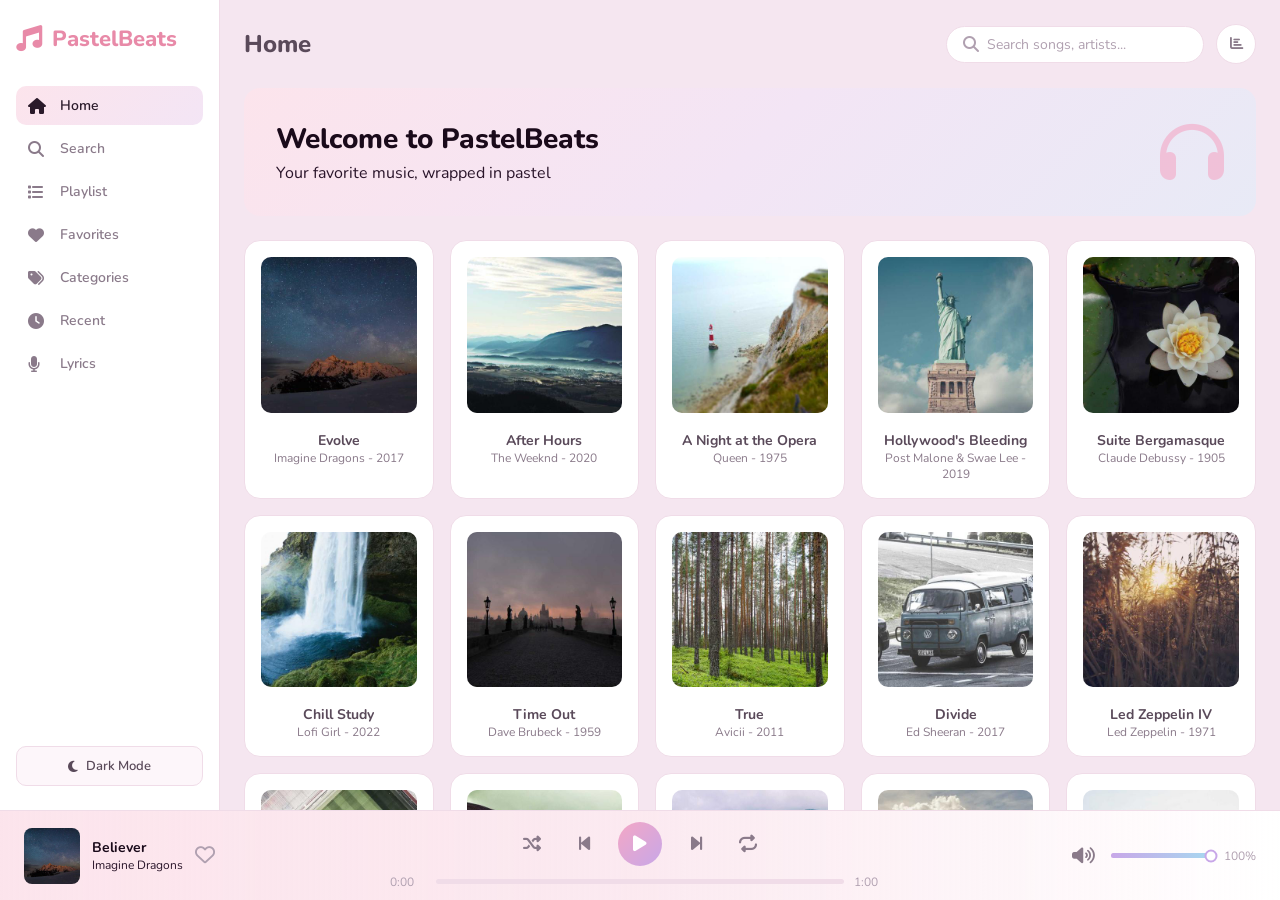
==== index.html @ c784a1cb "first commit" ====
<!DOCTYPE html>
<html lang="en">
<head>
  <meta charset="UTF-8">
  <meta name="viewport" content="width=device-width, initial-scale=1.0">
  <title>Pastel Music Player</title>
  <link rel="stylesheet" href="style.css">
  <link rel="stylesheet" href="https://cdnjs.cloudflare.com/ajax/libs/font-awesome/6.5.0/css/all.min.css">
</head>
<body>
  <div class="app-container">
    <aside class="sidebar">
      <div class="logo">
        <i class="fas fa-music"></i>
        <span>PastelBeats</span>
      </div>
      <nav class="nav-menu">
        <a href="#" class="nav-item active" data-section="home"><i class="fas fa-home"></i> Home</a>
        <a href="#" class="nav-item" data-section="search"><i class="fas fa-search"></i> Search</a>
        <a href="#" class="nav-item" data-section="playlist"><i class="fas fa-list"></i> Playlist</a>
        <a href="#" class="nav-item" data-section="favorites"><i class="fas fa-heart"></i> Favorites</a>
        <a href="#" class="nav-item" data-section="categories"><i class="fas fa-tags"></i> Categories</a>
        <a href="#" class="nav-item" data-section="recently-played"><i class="fas fa-clock"></i> Recent</a>
        <a href="#" class="nav-item" data-section="lyrics"><i class="fas fa-microphone"></i> Lyrics</a>
      </nav>
      <div class="theme-switcher">
        <button id="themeToggle"><i class="fas fa-moon"></i> <span>Dark Mode</span></button>
      </div>
    </aside>

    <main class="main-content">
      <header class="top-bar">
        <h1 id="sectionTitle">Home</h1>
        <div class="header-actions">
          <div class="search-input-wrapper">
            <i class="fas fa-search"></i>
            <input type="text" id="searchInput" placeholder="Search songs, artists...">
          </div>
          <button id="equalizerToggle" class="eq-btn"><i class="fas fa-chart-bar"></i></button>
        </div>
      </header>

      <section id="homeSection" class="section active">
        <div class="hero-card">
          <div class="hero-content">
            <h2>Welcome to PastelBeats</h2>
            <p>Your favorite music, wrapped in pastel</p>
          </div>
          <div class="hero-art">
            <i class="fas fa-headphones"></i>
          </div>
        </div>
        <div class="album-grid" id="albumGrid"></div>
      </section>

      <section id="searchSection" class="section">
        <div class="search-results" id="searchResults">
          <p class="hint">Type to search songs, artists, or albums...</p>
        </div>
      </section>

      <section id="playlistSection" class="section">
        <div class="playlist-container" id="playlistContainer"></div>
      </section>

      <section id="favoritesSection" class="section">
        <div class="favorites-container" id="favoritesContainer">
          <p class="empty-state"><i class="fas fa-heart"></i> No favorites yet. Click the heart icon to add songs!</p>
        </div>
      </section>

      <section id="categoriesSection" class="section">
        <div class="category-grid" id="categoryGrid"></div>
      </section>

      <section id="recentlyPlayedSection" class="section">
        <div class="recently-played-container" id="recentlyPlayedContainer">
          <p class="empty-state"><i class="fas fa-clock"></i> No recently played songs.</p>
        </div>
      </section>

      <section id="lyricsSection" class="section">
        <div class="lyrics-container" id="lyricsContainer">
          <div class="lyrics-header">
            <div class="lyrics-song-info">
              <img id="lyricsCover" src="" alt="">
              <div>
                <h3 id="lyricsSongTitle">Select a song</h3>
                <p id="lyricsArtistName"></p>
              </div>
            </div>
            <button id="toggleLyricsBtn" class="btn-sm"><i class="fas fa-eye-slash"></i> Hide</button>
          </div>
          <div class="lyrics-body" id="lyricsBody">
            <p class="hint">Play a song to see its lyrics here...</p>
          </div>
        </div>
      </section>
    </main>

    <div class="equalizer-bar" id="equalizerBar">
      <div class="eq-bar" style="--delay:0s"></div>
      <div class="eq-bar" style="--delay:0.1s"></div>
      <div class="eq-bar" style="--delay:0.2s"></div>
      <div class="eq-bar" style="--delay:0.3s"></div>
      <div class="eq-bar" style="--delay:0.4s"></div>
      <div class="eq-bar" style="--delay:0.5s"></div>
      <div class="eq-bar" style="--delay:0.6s"></div>
      <div class="eq-bar" style="--delay:0.15s"></div>
      <div class="eq-bar" style="--delay:0.35s"></div>
      <div class="eq-bar" style="--delay:0.25s"></div>
    </div>
  </div>

  <footer class="player-bar">
    <div class="now-playing-info">
      <img id="currentCover" src="" alt="cover">
      <div class="track-info">
        <p id="currentTitle">Select a song</p>
        <p id="currentArtist">Pick from your playlist</p>
      </div>
      <button class="fav-btn" id="favBtn"><i class="far fa-heart"></i></button>
    </div>

    <div class="player-controls">
      <div class="controls-top">
        <button id="shuffleBtn" title="Shuffle"><i class="fas fa-random"></i></button>
        <button id="prevBtn" title="Previous"><i class="fas fa-step-backward"></i></button>
        <button id="playBtn" title="Play/Pause"><i class="fas fa-play"></i></button>
        <button id="nextBtn" title="Next"><i class="fas fa-step-forward"></i></button>
        <button id="repeatBtn" title="Repeat"><i class="fas fa-repeat"></i></button>
      </div>
      <div class="progress-container">
        <span id="currentTime">0:00</span>
        <div class="progress-bar" id="progressBar">
          <div class="progress-fill" id="progressFill"></div>
          <div class="progress-thumb" id="progressThumb"></div>
        </div>
        <span id="totalDuration">0:00</span>
      </div>
    </div>

    <div class="volume-controls">
      <button id="muteBtn" title="Mute/Unmute"><i class="fas fa-volume-up"></i></button>
      <div class="volume-slider">
        <div class="volume-fill" id="volumeFill"></div>
        <div class="volume-thumb" id="volumeThumb"></div>
      </div>
      <span id="volumePercent">100%</span>
    </div>
  </footer>

  <div class="toast-container" id="toastContainer"></div>

  <div class="loading-overlay" id="loadingOverlay">
    <div class="spinner"></div>
  </div>

  <script src="script.js"></script>
</body>
</html>
---- style.css ----
@import url('https://fonts.googleapis.com/css2?family=Nunito:wght@300;400;600;700;800&display=swap');

:root {
  --bg: #faf0f5;
  --bg2: #f5e6f0;
  --surface: #ffffff;
  --surface2: #fdf6fa;
  --primary: #f4a7c5;
  --primary-dark: #e88aa8;
  --secondary: #c8a7e8;
  --accent: #a7d8f0;
  --accent2: #b8e8c8;
  --text: #5a4a5a;
  --text2: #8a7a8a;
  --text3: #b0a0b0;
  --shadow: rgba(200, 150, 200, 0.15);
  --shadow-strong: rgba(200, 150, 200, 0.25);
  --player-bg: #fff5fa;
  --border: #f0dce8;
  --gradient1: #fce4ec;
  --gradient2: #f3e5f5;
  --gradient3: #e8eaf6;
  --danger: #f4a7a7;
  --success: #a7e8c8;
  --toast-bg: #5a4a5a;
  --radius: 16px;
  --radius-sm: 10px;
  --transition: 0.3s cubic-bezier(0.4, 0, 0.2, 1);
}

[data-theme="dark"] {
  --bg: #2a2030;
  --bg2: #352840;
  --surface: #3d3048;
  --surface2: #453850;
  --primary: #e88aa8;
  --primary-dark: #d47090;
  --secondary: #b888d8;
  --accent: #78b8d8;
  --accent2: #78c8a0;
  --text: #e8d8f0;
  --text2: #c0b0c8;
  --text3: #908098;
  --shadow: rgba(0, 0, 0, 0.2);
  --shadow-strong: rgba(0, 0, 0, 0.35);
  --player-bg: #352840;
  --border: #504060;
  --toast-bg: #e8d8f0;
}

* { margin: 0; padding: 0; box-sizing: border-box; }

body {
  font-family: 'Nunito', sans-serif;
  background: var(--bg);
  color: var(--text);
  overflow: hidden;
  height: 100vh;
  transition: background var(--transition), color var(--transition);
}

::-webkit-scrollbar { width: 6px; }
::-webkit-scrollbar-track { background: transparent; }
::-webkit-scrollbar-thumb { background: var(--text3); border-radius: 3px; }

.app-container {
  display: grid;
  grid-template-columns: 220px 1fr;
  height: calc(100vh - 90px);
  position: relative;
}

.sidebar {
  background: var(--surface);
  padding: 24px 16px;
  display: flex;
  flex-direction: column;
  border-right: 1px solid var(--border);
  transition: background var(--transition), border var(--transition);
  overflow-y: auto;
}

.logo {
  display: flex;
  align-items: center;
  gap: 10px;
  font-size: 22px;
  font-weight: 800;
  color: var(--primary-dark);
  margin-bottom: 32px;
}
.logo i { font-size: 26px; }

.nav-menu { display: flex; flex-direction: column; gap: 4px; flex: 1; }

.nav-item {
  display: flex;
  align-items: center;
  gap: 12px;
  padding: 10px 12px;
  border-radius: var(--radius-sm);
  text-decoration: none;
  color: var(--text2);
  font-weight: 600;
  font-size: 14px;
  transition: all var(--transition);
}
.nav-item i { width: 20px; font-size: 16px; }

.nav-item:hover {
  background: var(--surface2);
  color: var(--text);
}
.nav-item.active {
  background: linear-gradient(135deg, var(--gradient1), var(--gradient2));
  color: #2a1a2a;
}

.theme-switcher { margin-top: auto; padding-top: 16px; }
.theme-switcher button {
  width: 100%;
  padding: 10px;
  border: 1px solid var(--border);
  border-radius: var(--radius-sm);
  background: var(--surface2);
  color: var(--text);
  cursor: pointer;
  display: flex;
  align-items: center;
  justify-content: center;
  gap: 8px;
  font-family: inherit;
  font-weight: 600;
  font-size: 13px;
  transition: all var(--transition);
}
.theme-switcher button:hover {
  background: var(--border);
}

.main-content {
  padding: 24px;
  overflow-y: auto;
  background: var(--bg2);
  transition: background var(--transition);
}

.top-bar {
  display: flex;
  justify-content: space-between;
  align-items: center;
  margin-bottom: 24px;
}
.top-bar h1 { font-size: 24px; font-weight: 800; color: var(--text); }

.header-actions { display: flex; align-items: center; gap: 12px; }

.search-input-wrapper {
  display: flex;
  align-items: center;
  gap: 8px;
  background: var(--surface);
  padding: 8px 16px;
  border-radius: 24px;
  border: 1px solid var(--border);
  transition: all var(--transition);
}
.search-input-wrapper:focus-within {
  border-color: var(--primary);
  box-shadow: 0 0 0 3px rgba(244, 167, 197, 0.2);
}
.search-input-wrapper i { color: var(--text3); }
.search-input-wrapper input {
  border: none;
  background: transparent;
  outline: none;
  font-family: inherit;
  font-size: 14px;
  color: var(--text);
  width: 200px;
}
.search-input-wrapper input::placeholder { color: var(--text3); }

.eq-btn {
  width: 40px; height: 40px;
  border-radius: 50%;
  border: 1px solid var(--border);
  background: var(--surface);
  color: var(--text2);
  cursor: pointer;
  display: flex;
  align-items: center;
  justify-content: center;
  transition: all var(--transition);
}
.eq-btn:hover { background: var(--primary); color: white; border-color: var(--primary); }
.eq-btn.active { background: var(--primary); color: white; border-color: var(--primary); }

.section { display: none; }
.section.active { display: block; animation: fadeIn 0.3s ease; }

@keyframes fadeIn {
  from { opacity: 0; transform: translateY(10px); }
  to { opacity: 1; transform: translateY(0); }
}

.hero-card {
  background: linear-gradient(135deg, var(--gradient1), var(--gradient2), var(--gradient3));
  border-radius: var(--radius);
  padding: 32px;
  display: flex;
  justify-content: space-between;
  align-items: center;
  margin-bottom: 24px;
}
.hero-content h2 { font-size: 28px; font-weight: 800; color: #1a0a1a; margin-bottom: 4px; }
.hero-content p { color: #2a152a; font-size: 16px; }
.hero-art i { font-size: 64px; color: var(--primary); opacity: 0.6; }

.album-grid {
  display: grid;
  grid-template-columns: repeat(auto-fill, minmax(160px, 1fr));
  gap: 16px;
}

.album-card {
  background: var(--surface);
  border-radius: var(--radius);
  padding: 16px;
  cursor: pointer;
  transition: all var(--transition);
  border: 1px solid var(--border);
  text-align: center;
}
.album-card:hover {
  transform: translateY(-4px);
  box-shadow: 0 8px 24px var(--shadow-strong);
}
.album-card img {
  width: 100%;
  aspect-ratio: 1;
  object-fit: cover;
  border-radius: var(--radius-sm);
  margin-bottom: 12px;
  background: var(--gradient1);
}
.album-card h4 { font-size: 14px; font-weight: 700; color: var(--text); }
.album-card p { font-size: 12px; color: var(--text2); }

.hint { color: var(--text3); text-align: center; padding: 40px; font-size: 15px; }
.hint i { display: block; font-size: 40px; margin-bottom: 12px; }

.empty-state {
  text-align: center;
  padding: 60px 20px;
  color: var(--text3);
  font-size: 15px;
}
.empty-state i { font-size: 48px; margin-bottom: 16px; display: block; }

.playlist-container { display: flex; flex-direction: column; gap: 4px; }

.song-item {
  display: grid;
  grid-template-columns: 40px 40px 2fr 1fr 1fr 60px 30px;
  align-items: center;
  gap: 12px;
  padding: 10px 16px;
  border-radius: var(--radius-sm);
  cursor: pointer;
  transition: all var(--transition);
  font-size: 14px;
}
.song-item:hover { background: var(--surface); }
.song-item.active {
  background: linear-gradient(135deg, var(--gradient1), var(--gradient2));
  color: #2a1a2a;
}
.song-item.active .title { color: #2a1a2a; }
.song-item.active .artist { color: #3a2a3a; }
.song-item .num { color: var(--text3); font-weight: 600; text-align: center; }
.song-item img {
  width: 40px; height: 40px;
  border-radius: 6px;
  object-fit: cover;
  background: var(--gradient1);
}
.song-item .title { font-weight: 700; color: var(--text); }
.song-item .artist { color: var(--text2); font-size: 13px; }
.song-item .duration { color: var(--text3); font-size: 13px; text-align: right; }
.song-item .cat-badge {
  font-size: 11px;
  padding: 2px 8px;
  border-radius: 10px;
  background: var(--gradient1);
  color: var(--primary-dark);
  font-weight: 600;
  text-align: center;
}
.song-item .fav-btn-sm {
  background: none; border: none;
  cursor: pointer; color: var(--text3);
  font-size: 14px; transition: all var(--transition);
}
.song-item .fav-btn-sm:hover,
.song-item .fav-btn-sm.active { color: var(--danger); }

.category-grid {
  display: grid;
  grid-template-columns: repeat(auto-fill, minmax(140px, 1fr));
  gap: 12px;
}

.category-card {
  background: var(--surface);
  border-radius: var(--radius);
  padding: 20px;
  text-align: center;
  cursor: pointer;
  transition: all var(--transition);
  border: 1px solid var(--border);
}
.category-card:hover {
  transform: translateY(-4px);
  box-shadow: 0 8px 24px var(--shadow-strong);
}
.category-card.active {
  border-color: var(--primary);
  box-shadow: 0 0 0 3px rgba(244, 167, 197, 0.3);
}
.category-card i {
  font-size: 32px;
  margin-bottom: 8px;
  display: block;
}
.category-card h4 { font-size: 14px; font-weight: 700; color: var(--text); }
.category-card p { font-size: 12px; color: var(--text2); }

.recent-item {
  display: flex;
  align-items: center;
  gap: 16px;
  padding: 12px 16px;
  border-radius: var(--radius-sm);
  cursor: pointer;
  transition: all var(--transition);
}
.recent-item:hover { background: var(--surface); }
.recent-item img {
  width: 48px; height: 48px;
  border-radius: 8px;
  object-fit: cover;
  background: var(--gradient1);
}
.recent-item .info { flex: 1; }
.recent-item .info h4 { font-size: 14px; color: var(--text); }
.recent-item .info p { font-size: 12px; color: var(--text2); }
.recent-item .time { font-size: 12px; color: var(--text3); }
.recent-item .continue-btn {
  padding: 6px 14px;
  border-radius: 20px;
  border: 1px solid var(--primary);
  background: transparent;
  color: var(--primary-dark);
  font-family: inherit;
  font-weight: 600;
  font-size: 12px;
  cursor: pointer;
  transition: all var(--transition);
}
.recent-item .continue-btn:hover { background: var(--primary); color: white; }

.lyrics-container { background: var(--surface); border-radius: var(--radius); padding: 24px; border: 1px solid var(--border); }
.lyrics-header { display: flex; justify-content: space-between; align-items: center; margin-bottom: 20px; }
.lyrics-song-info { display: flex; align-items: center; gap: 12px; }
.lyrics-song-info img { width: 56px; height: 56px; border-radius: 8px; object-fit: cover; background: var(--gradient1); }
.lyrics-song-info h3 { font-size: 16px; color: var(--text); }
.lyrics-song-info p { font-size: 13px; color: var(--text2); }
.lyrics-body { max-height: 400px; overflow-y: auto; line-height: 2; font-size: 15px; color: var(--text2); }
.lyrics-body p { padding: 2px 0; transition: all 0.2s; }
.lyrics-body .lyric-active { color: var(--primary-dark); font-weight: 700; font-size: 17px; }
.btn-sm {
  padding: 6px 14px;
  border-radius: 20px;
  border: 1px solid var(--border);
  background: var(--surface2);
  color: var(--text2);
  cursor: pointer;
  font-family: inherit;
  font-size: 13px;
  transition: all var(--transition);
}
.btn-sm:hover { background: var(--border); }

.equalizer-bar {
  position: fixed;
  bottom: 100px;
  right: 24px;
  display: none;
  gap: 3px;
  align-items: flex-end;
  height: 40px;
  z-index: 100;
}
.equalizer-bar.active { display: flex; }

.eq-bar {
  width: 4px;
  background: linear-gradient(to top, var(--primary), var(--secondary));
  border-radius: 2px;
  animation: eqAnim 0.8s ease-in-out infinite alternate;
  animation-delay: var(--delay);
  height: 100%;
}

@keyframes eqAnim {
  0% { height: 20%; }
  100% { height: 100%; }
}

.equalizer-bar.paused .eq-bar {
  animation-play-state: paused;
  height: 30%;
}

.player-bar {
  position: fixed;
  bottom: 0;
  left: 0;
  right: 0;
  height: 90px;
  background: var(--player-bg);
  border-top: 1px solid var(--border);
  display: grid;
  grid-template-columns: 1fr 2fr 1fr;
  align-items: center;
  padding: 0 24px;
  z-index: 1000;
  transition: background var(--transition), border var(--transition);
}

.now-playing-info { display: flex; align-items: center; gap: 12px; }
.now-playing-info img {
  width: 56px; height: 56px;
  border-radius: 8px;
  object-fit: cover;
  background: var(--gradient1);
}
.track-info p:first-child { font-weight: 700; font-size: 14px; color: #1a0a1a; }

.track-info p:last-child { font-size: 12px; color: #2a152a; }
.fav-btn {
  background: none; border: none;
  cursor: pointer; font-size: 20px;
  color: var(--text3);
  transition: all var(--transition);
}
.fav-btn:hover { transform: scale(1.2); }
.fav-btn.active { color: var(--danger); }
.fav-btn.active i { animation: heartPop 0.3s ease; }
@keyframes heartPop {
  0% { transform: scale(1); }
  50% { transform: scale(1.4); }
  100% { transform: scale(1); }
}

.player-controls {
  display: flex; flex-direction: column;
  align-items: center; gap: 8px;
}
.controls-top { display: flex; align-items: center; gap: 16px; }
.controls-top button {
  background: none; border: none;
  cursor: pointer; font-size: 18px;
  color: var(--text2); transition: all var(--transition);
  width: 36px; height: 36px;
  display: flex; align-items: center; justify-content: center;
  border-radius: 50%;
}
.controls-top button:hover { color: var(--text); background: var(--surface2); }
.controls-top button.active { color: var(--primary-dark); }
.controls-top #playBtn {
  width: 44px; height: 44px;
  border-radius: 50%;
  background: linear-gradient(135deg, var(--primary), var(--secondary));
  color: white;
  font-size: 18px;
}
.controls-top #playBtn:hover { transform: scale(1.05); box-shadow: 0 4px 16px rgba(244, 167, 197, 0.4); }

.progress-container {
  display: flex; align-items: center;
  gap: 10px; width: 100%; max-width: 500px;
}
.progress-container span { font-size: 12px; color: var(--text3); min-width: 36px; }

.progress-bar {
  flex: 1; height: 5px;
  background: var(--border);
  border-radius: 3px;
  cursor: pointer;
  position: relative;
}
.progress-fill {
  height: 100%; width: 0%;
  background: linear-gradient(90deg, var(--primary), var(--secondary));
  border-radius: 3px;
  transition: width 0.1s linear;
}
.progress-thumb {
  position: absolute;
  top: 50%; transform: translate(-50%, -50%);
  width: 13px; height: 13px;
  background: white;
  border: 2px solid var(--primary);
  border-radius: 50%;
  left: 0%;
  opacity: 0;
  transition: opacity 0.2s;
  pointer-events: none;
}
.progress-bar:hover .progress-thumb { opacity: 1; }

.volume-controls {
  display: flex; align-items: center;
  justify-content: flex-end; gap: 10px;
}
.volume-controls button {
  background: none; border: none;
  cursor: pointer; font-size: 18px;
  color: var(--text2); transition: all var(--transition);
  width: 36px; height: 36px;
  display: flex; align-items: center; justify-content: center;
  border-radius: 50%;
}
.volume-controls button:hover { color: var(--text); background: var(--surface2); }

.volume-slider {
  width: 100px; height: 5px;
  background: var(--border);
  border-radius: 3px;
  cursor: pointer;
  position: relative;
}
.volume-fill {
  height: 100%; width: 100%;
  background: linear-gradient(90deg, var(--secondary), var(--accent));
  border-radius: 3px;
}
.volume-thumb {
  position: absolute;
  top: 50%; transform: translate(-50%, -50%);
  width: 13px; height: 13px;
  background: white;
  border: 2px solid var(--secondary);
  border-radius: 50%;
  left: 100%;
  pointer-events: none;
}
#volumePercent { font-size: 12px; color: var(--text3); min-width: 35px; text-align: right; }

.toast-container {
  position: fixed;
  top: 20px;
  right: 20px;
  z-index: 9999;
  display: flex;
  flex-direction: column;
  gap: 8px;
}
.toast {
  background: var(--toast-bg);
  color: var(--bg);
  padding: 12px 20px;
  border-radius: var(--radius-sm);
  font-size: 14px;
  font-weight: 600;
  box-shadow: 0 4px 20px rgba(0,0,0,0.15);
  animation: slideInRight 0.3s ease, fadeOut 0.3s ease 2.5s forwards;
  display: flex;
  align-items: center;
  gap: 8px;
}
[data-theme="dark"] .toast {
  background: var(--surface);
  color: var(--text);
}

@keyframes slideInRight {
  from { transform: translateX(100%); opacity: 0; }
  to { transform: translateX(0); opacity: 1; }
}
@keyframes fadeOut {
  to { opacity: 0; transform: translateX(50px); }
}

.loading-overlay {
  position: fixed;
  inset: 0;
  background: rgba(90, 74, 90, 0.3);
  backdrop-filter: blur(4px);
  display: none;
  align-items: center;
  justify-content: center;
  z-index: 9998;
}
.loading-overlay.active { display: flex; }
.spinner {
  width: 48px; height: 48px;
  border: 4px solid var(--border);
  border-top-color: var(--primary);
  border-radius: 50%;
  animation: spin 0.8s linear infinite;
}
@keyframes spin { to { transform: rotate(360deg); } }

@media (max-width: 1024px) {
  .app-container { grid-template-columns: 1fr; }
  .sidebar {
    position: fixed;
    left: -260px;
    top: 0;
    bottom: 90px;
    width: 220px;
    z-index: 500;
    transition: left var(--transition);
    box-shadow: 4px 0 20px var(--shadow-strong);
  }
  .sidebar.open { left: 0; }
  .player-bar { grid-template-columns: 1fr 2fr; }
  .volume-controls { display: none; }
}

@media (max-width: 768px) {
  .player-bar {
    grid-template-columns: 1fr;
    height: auto;
    padding: 12px 16px;
    gap: 8px;
  }
  .now-playing-info img { width: 40px; height: 40px; }
  .track-info p:first-child { font-size: 13px; }
  .track-info p:last-child { font-size: 11px; }
  .controls-top #playBtn { width: 36px; height: 36px; font-size: 14px; }
  .controls-top button { font-size: 14px; width: 30px; height: 30px; }
  .progress-container { max-width: 100%; }
  .song-item {
    grid-template-columns: 30px 36px 1fr 50px 20px;
    font-size: 12px;
  }
  .song-item .artist,
  .song-item .cat-badge { display: none; }
  .top-bar h1 { font-size: 18px; }
  .search-input-wrapper input { width: 140px; font-size: 13px; }
  .app-container { height: calc(100vh - 130px); }
  .sidebar { bottom: 130px; }
  .hero-content h2 { font-size: 20px; }
  .album-grid { grid-template-columns: repeat(auto-fill, minmax(120px, 1fr)); }
}

@media (max-width: 480px) {
  .main-content { padding: 16px; }
  .sidebar { width: 200px; left: -240px; }
  .song-item { grid-template-columns: 30px 36px 1fr 30px; padding: 8px 10px; }
  .song-item .duration { display: none; }
  .search-input-wrapper input { width: 100px; }
  .hero-card { padding: 20px; flex-direction: column; text-align: center; gap: 12px; }
  .hero-content h2 { font-size: 18px; }
  .album-grid { grid-template-columns: repeat(2, 1fr); gap: 10px; }
  .album-card { padding: 10px; }
  .album-card h4 { font-size: 12px; }
}
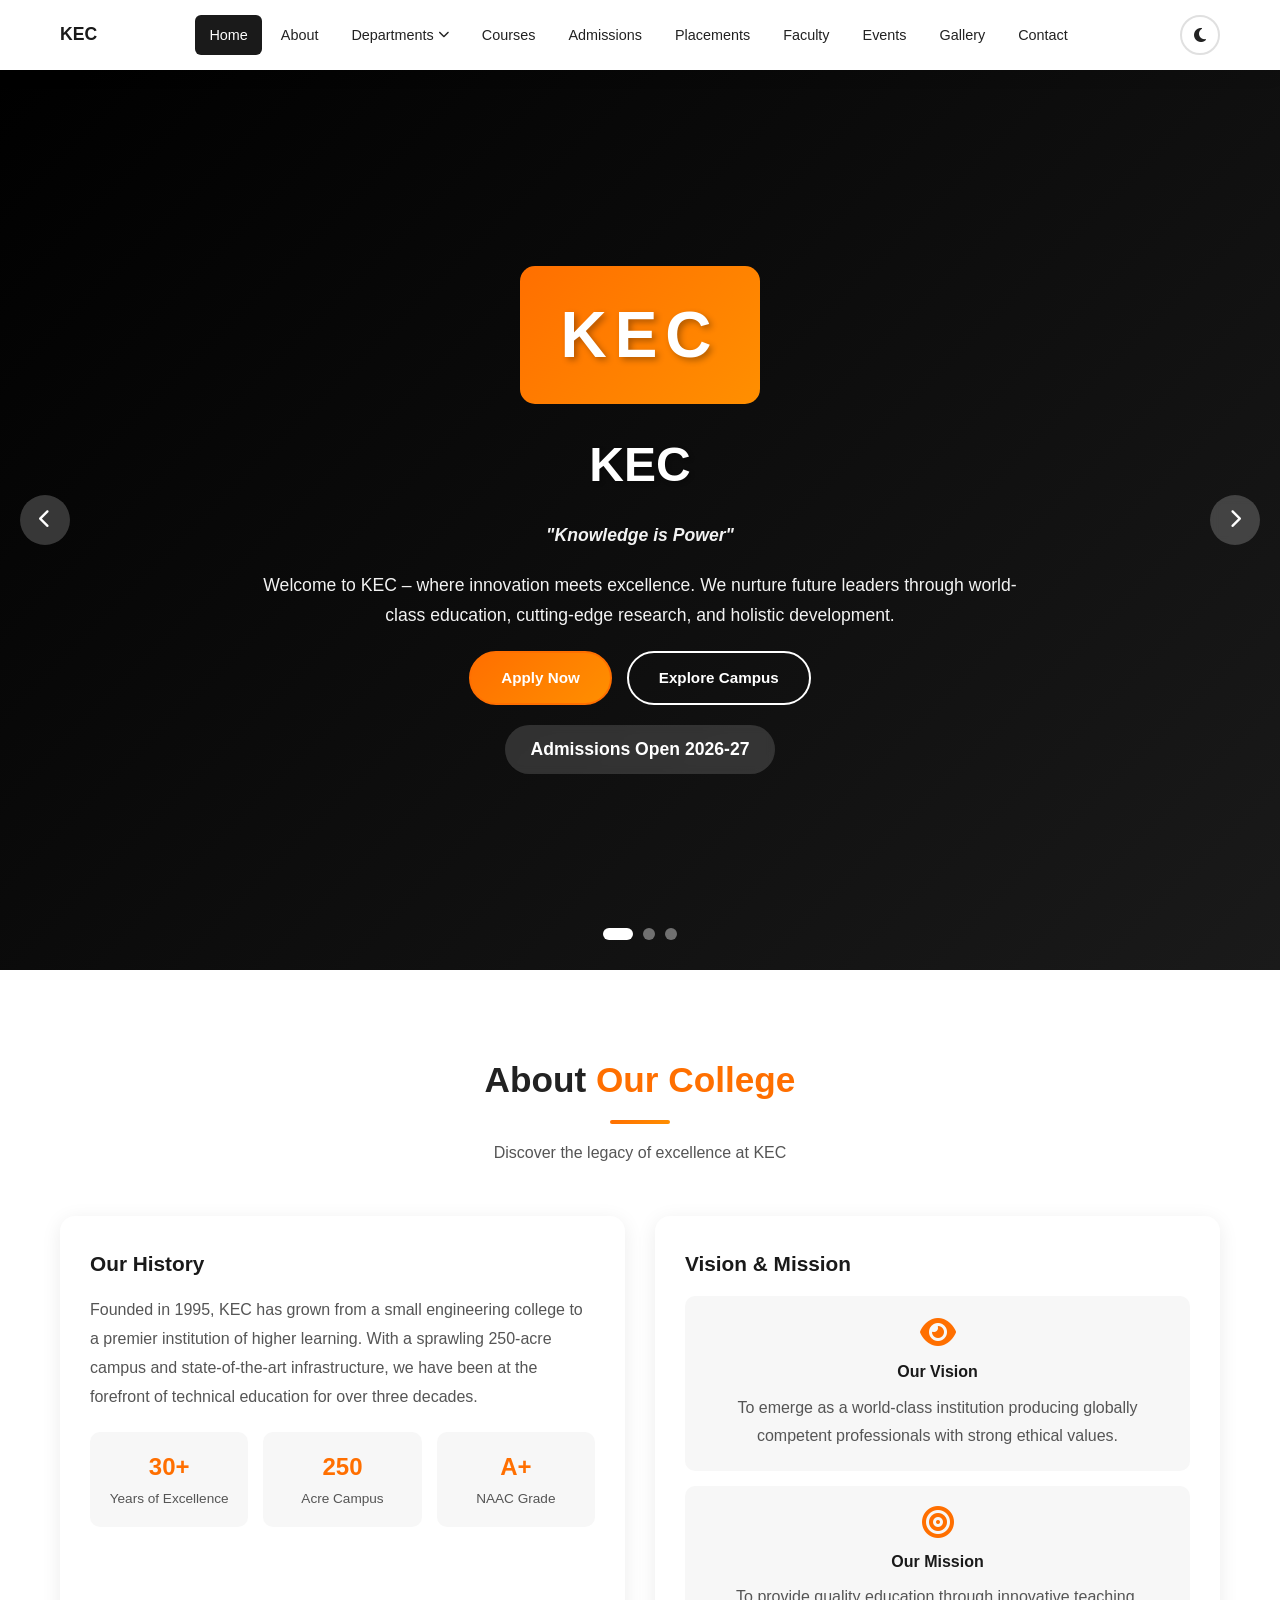
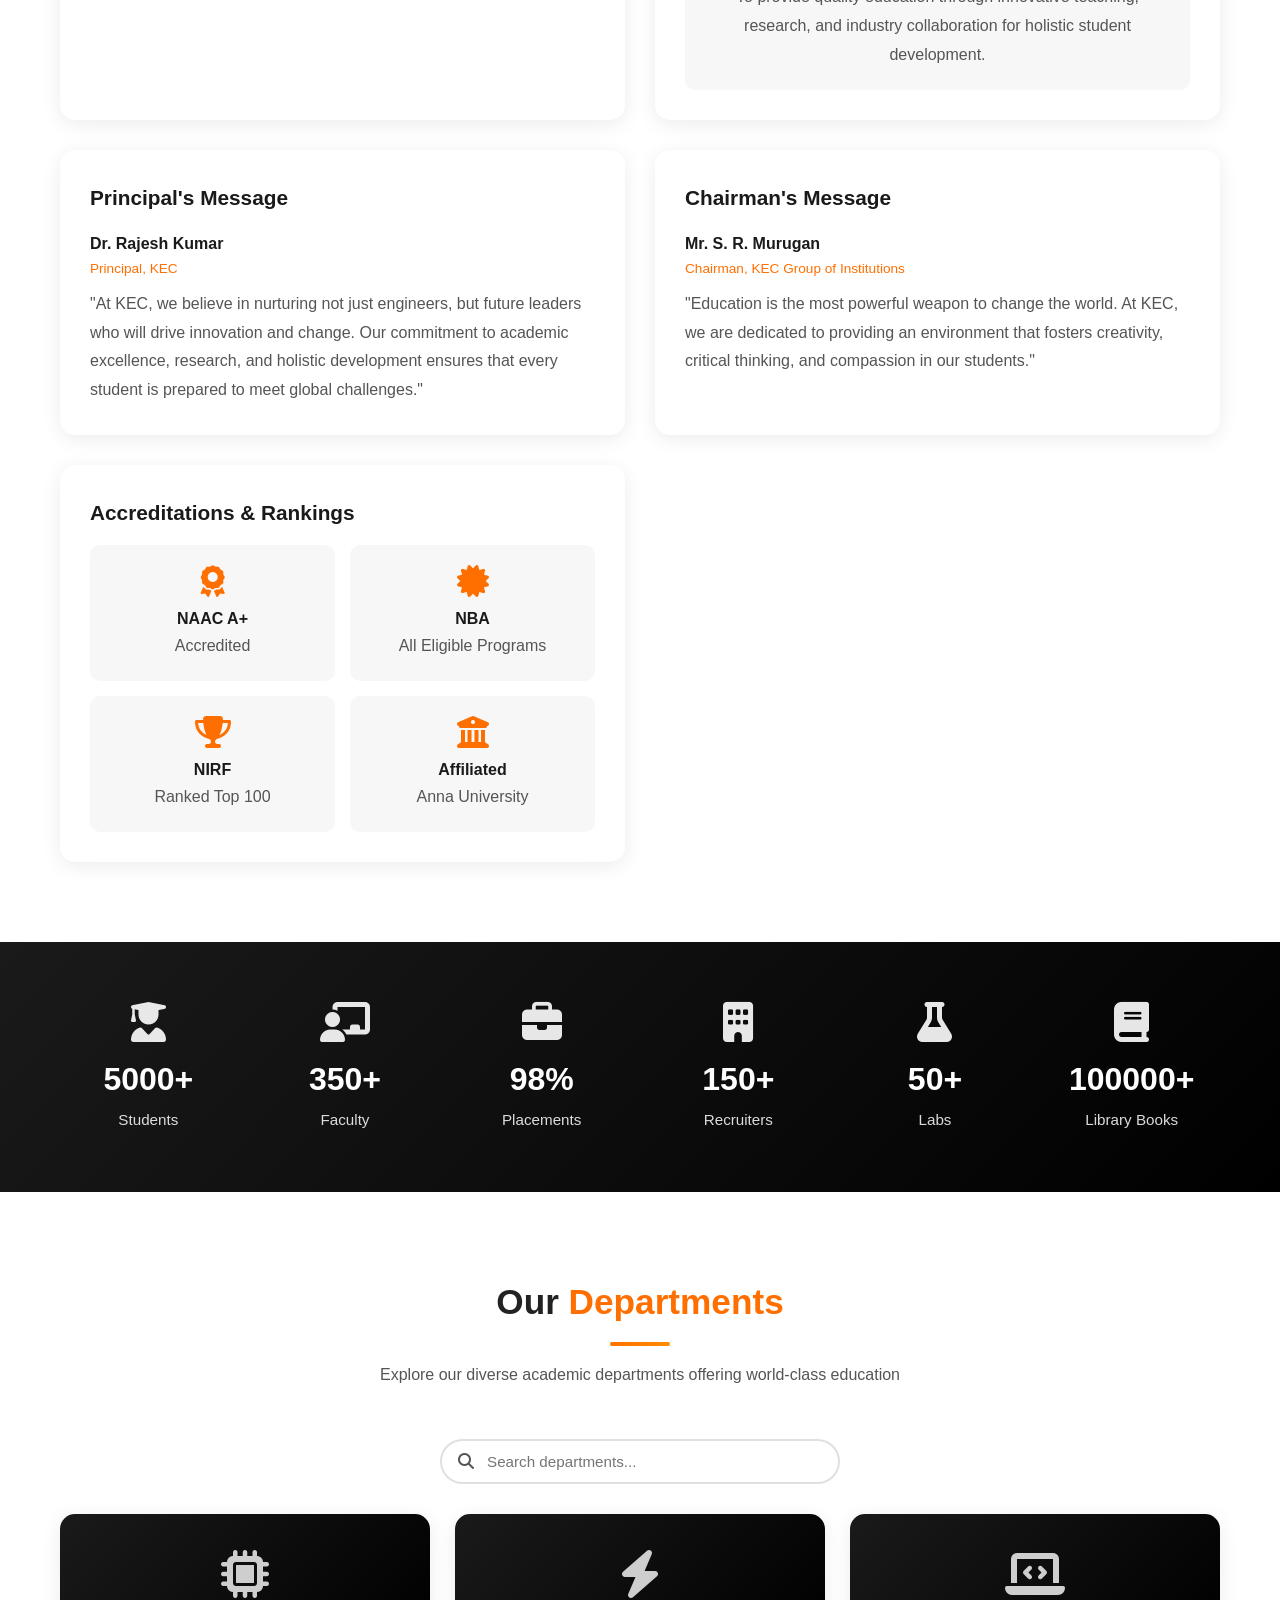
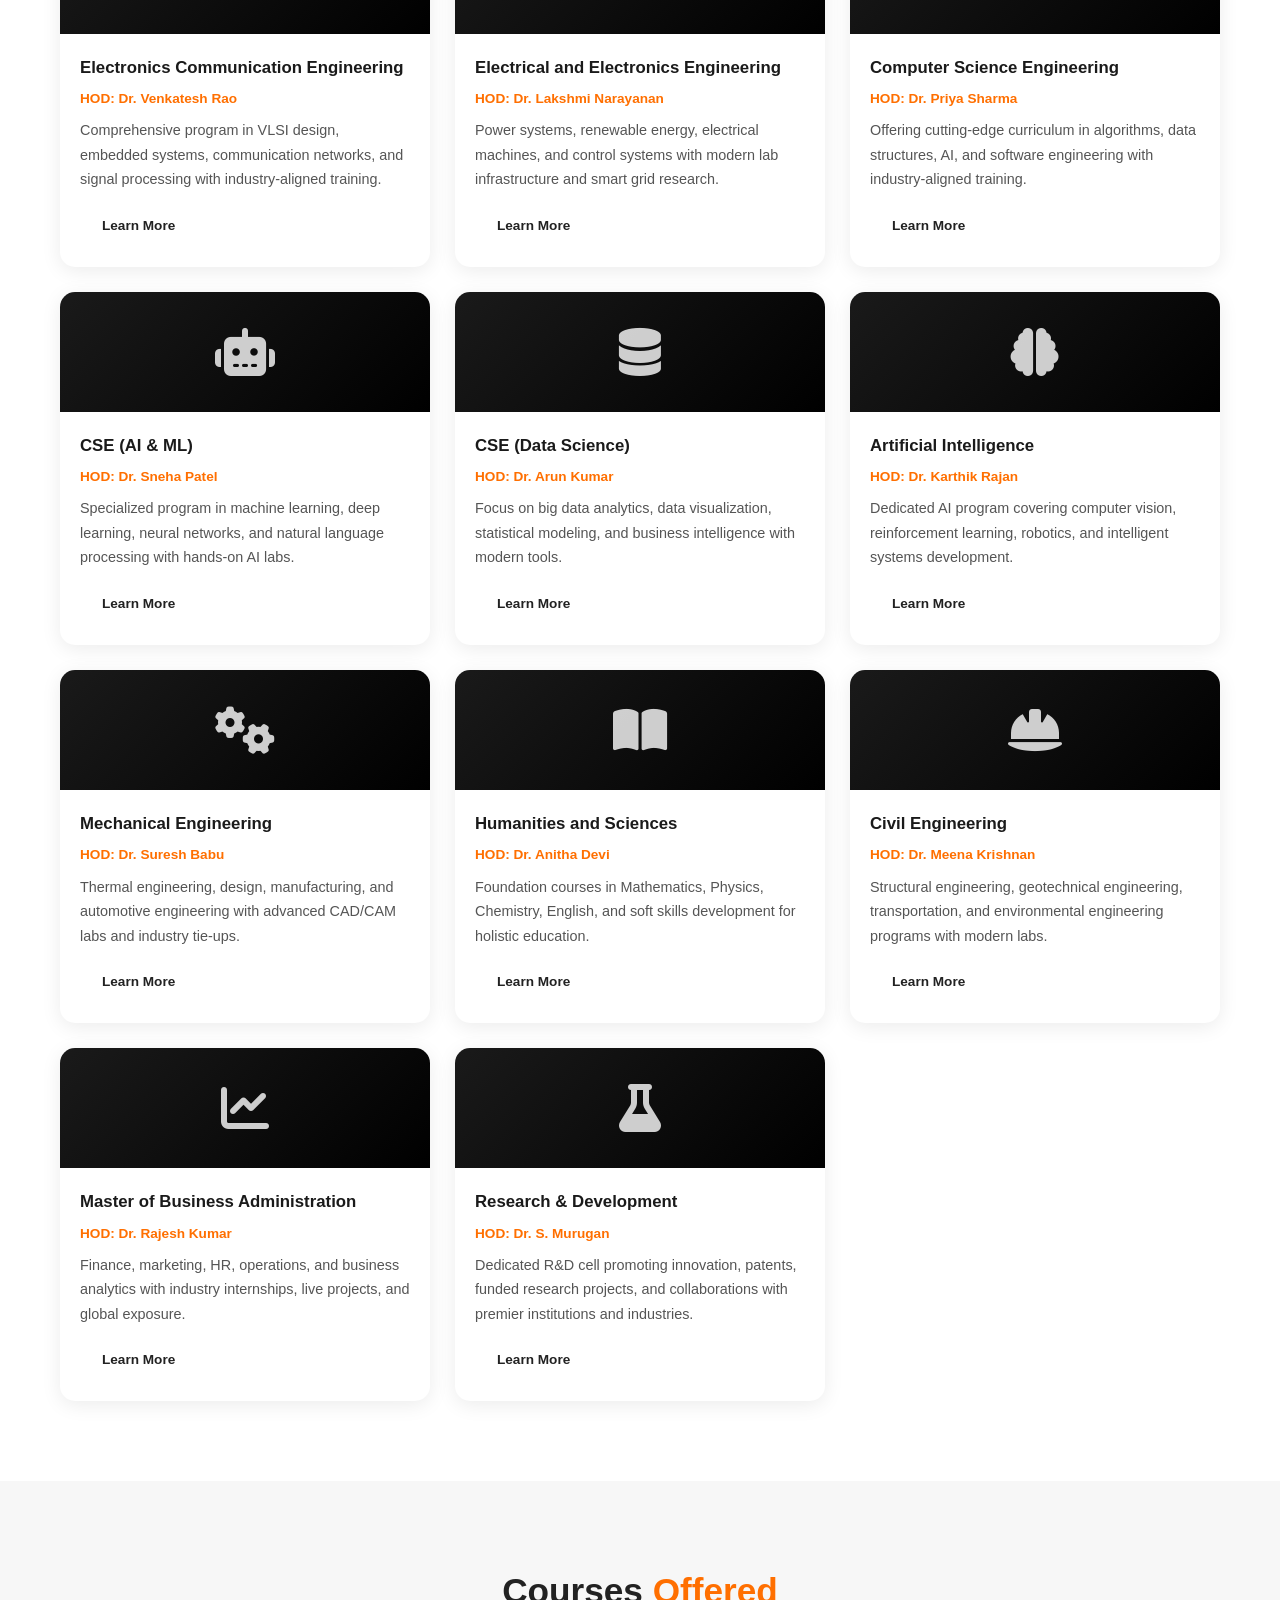
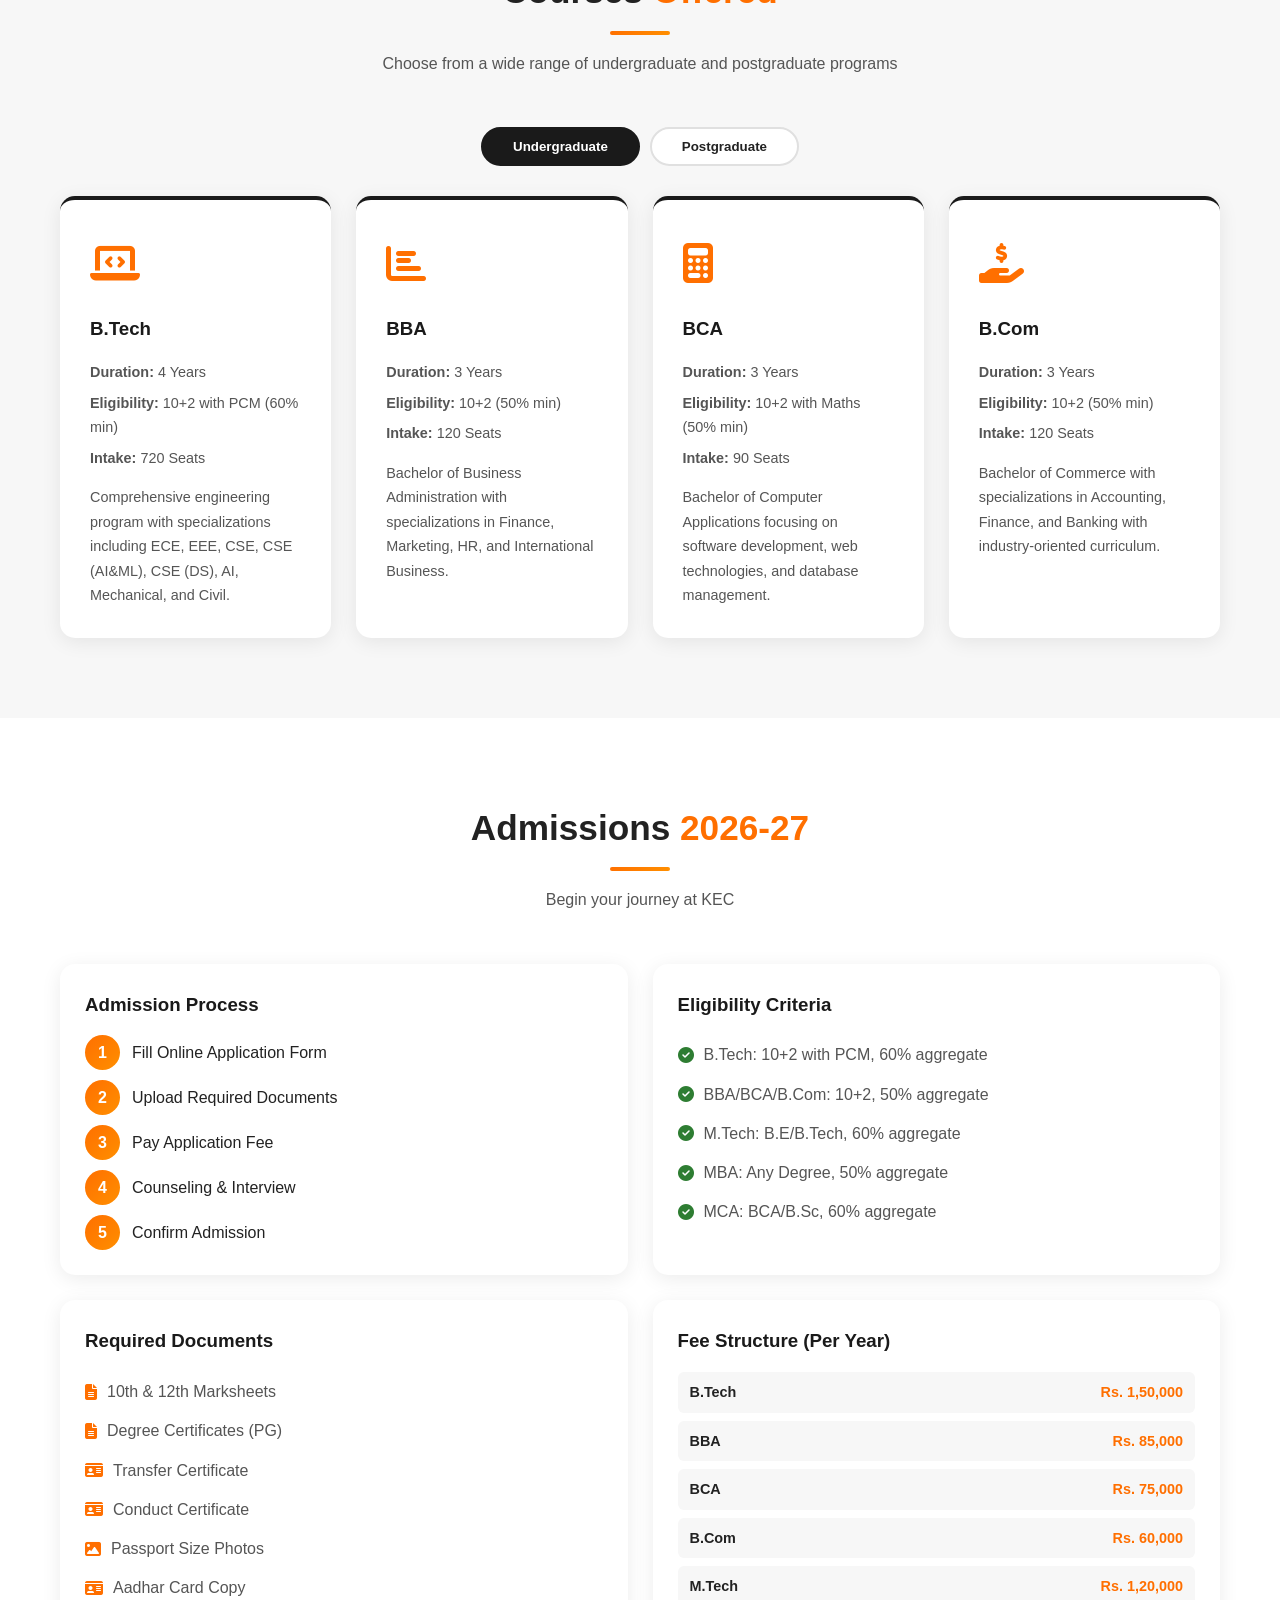
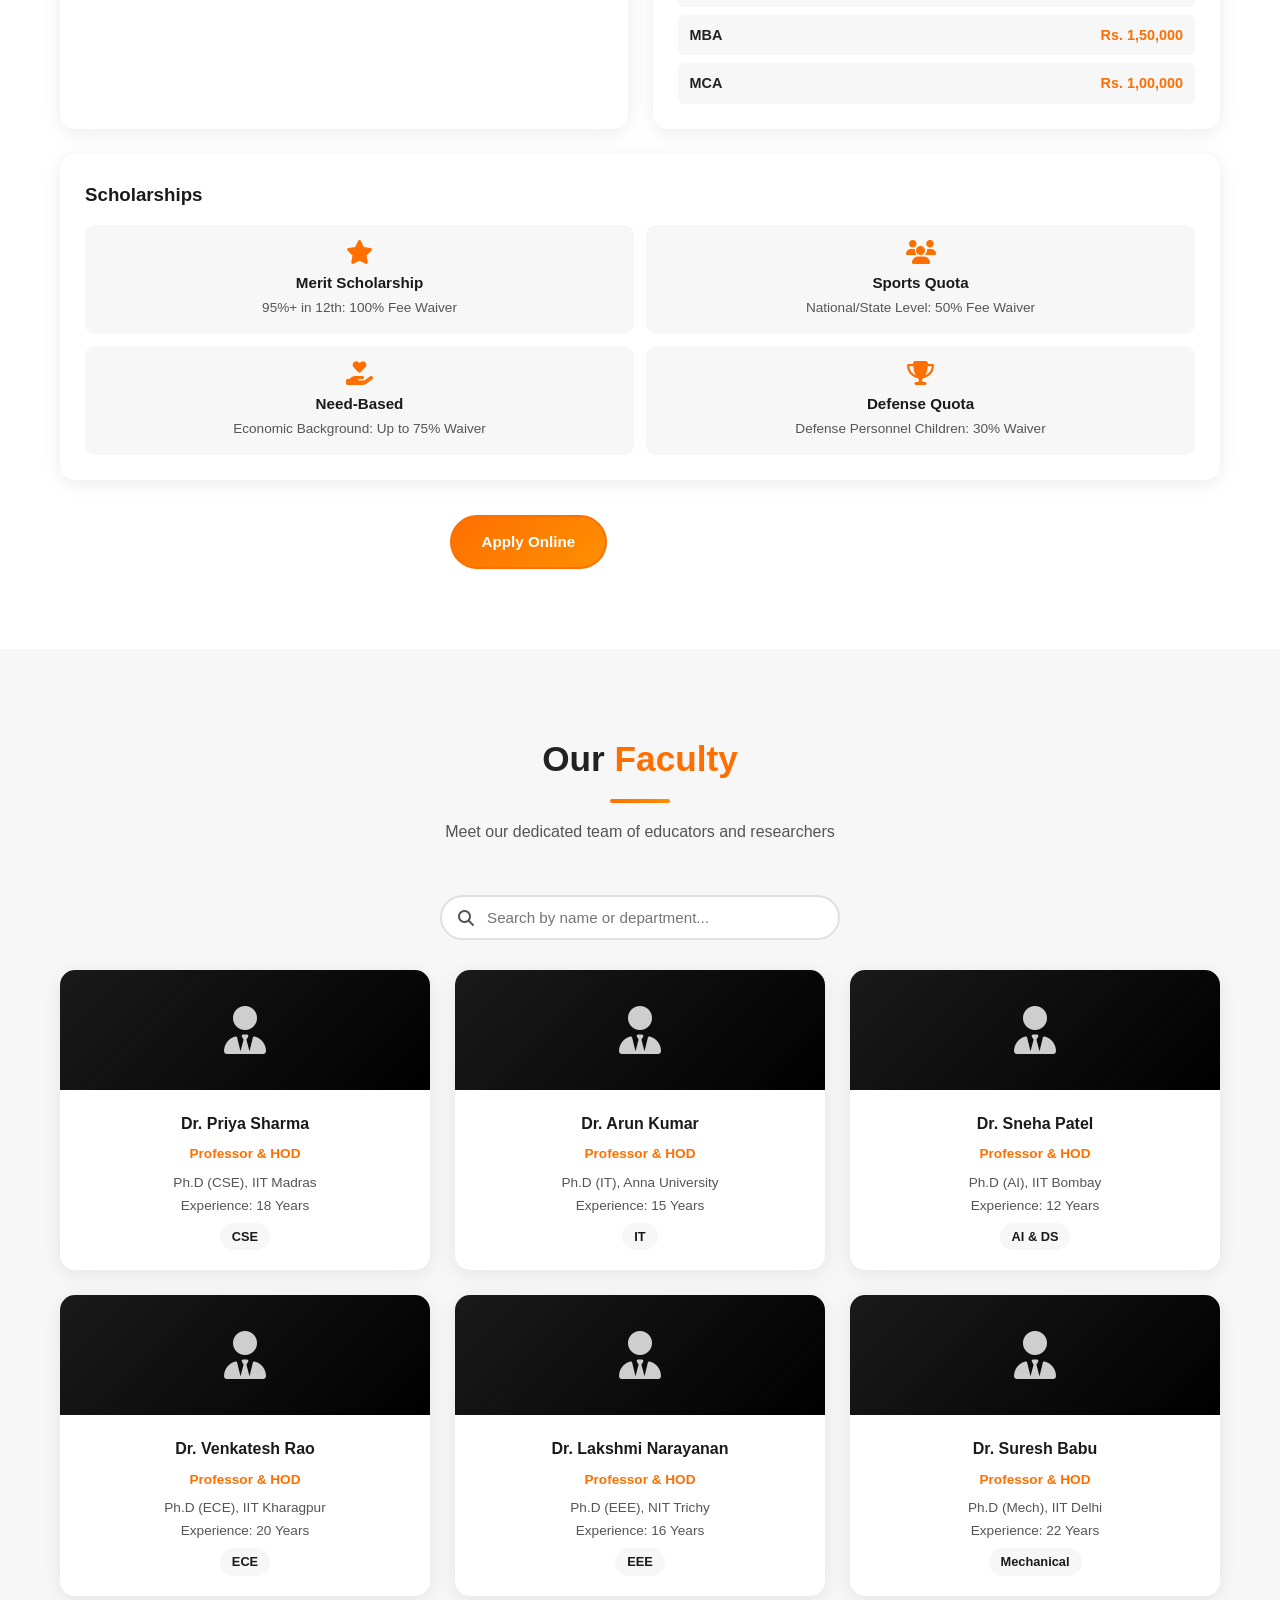
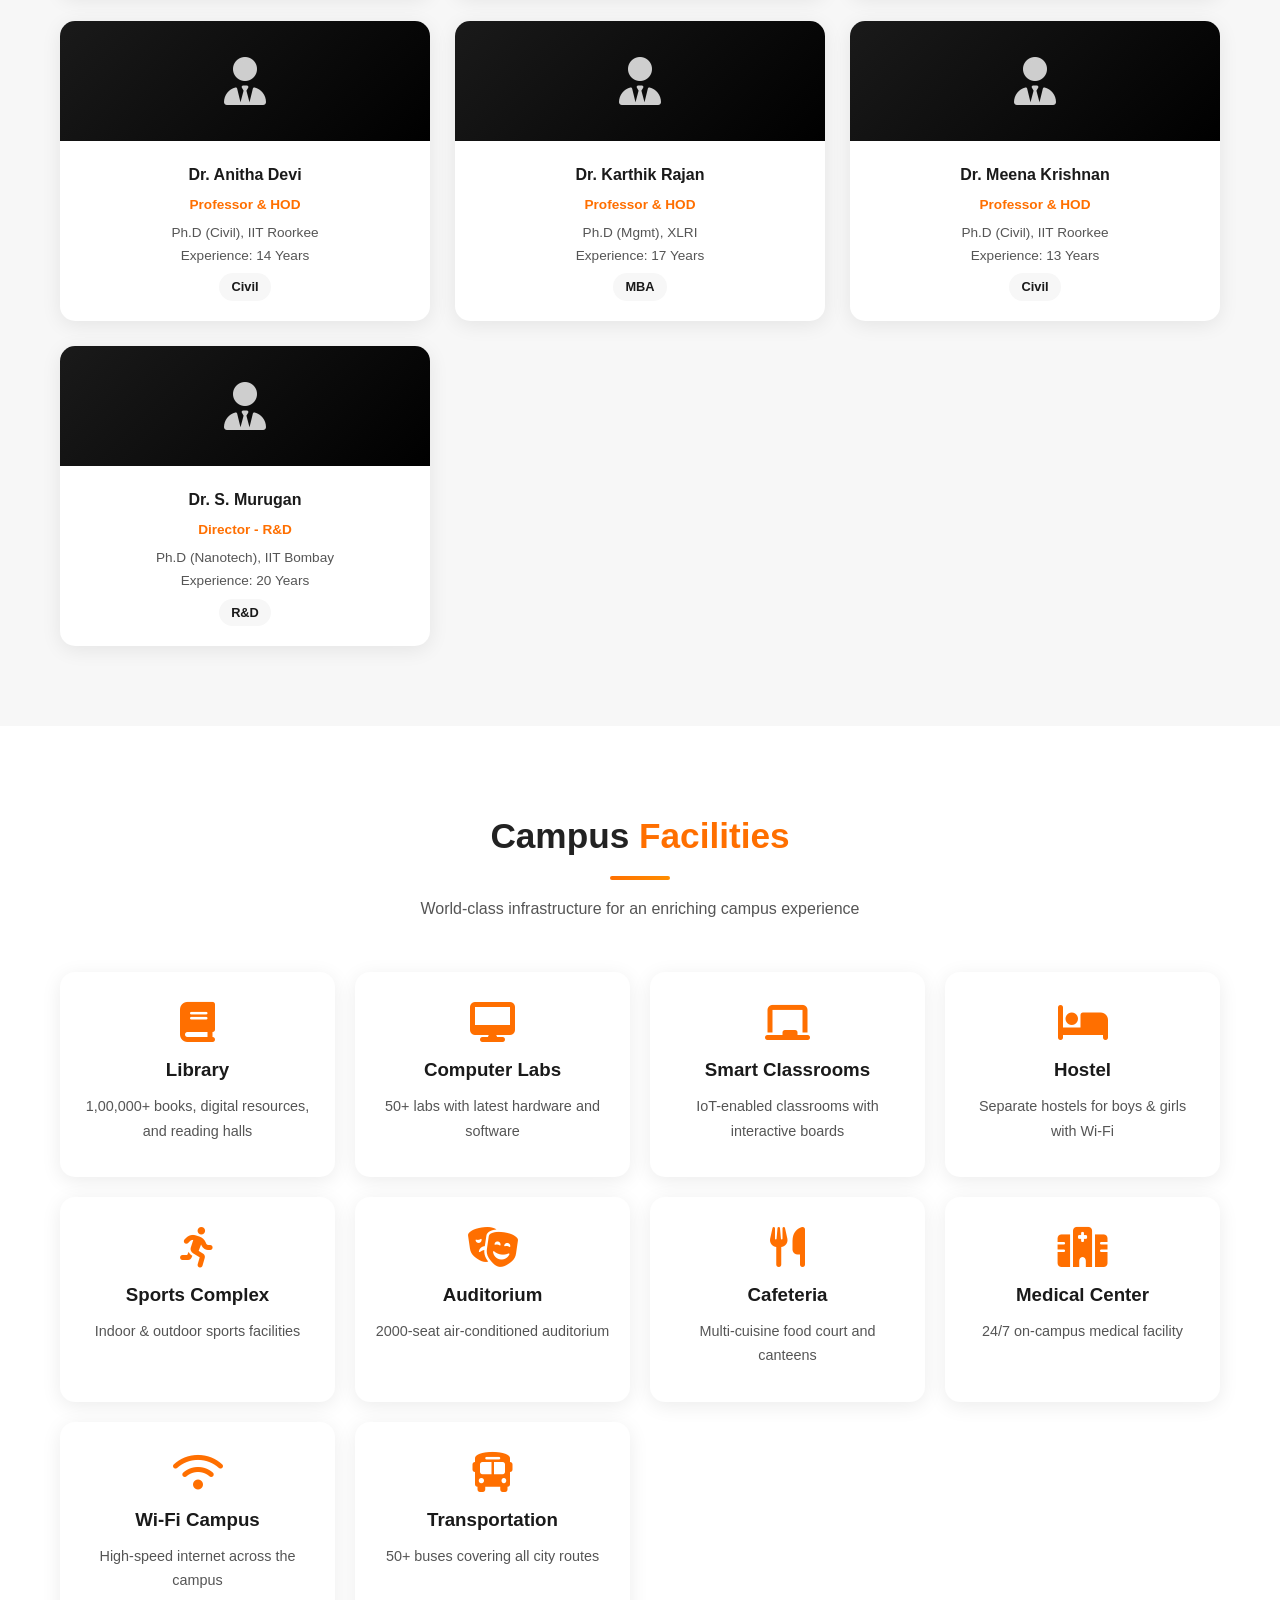
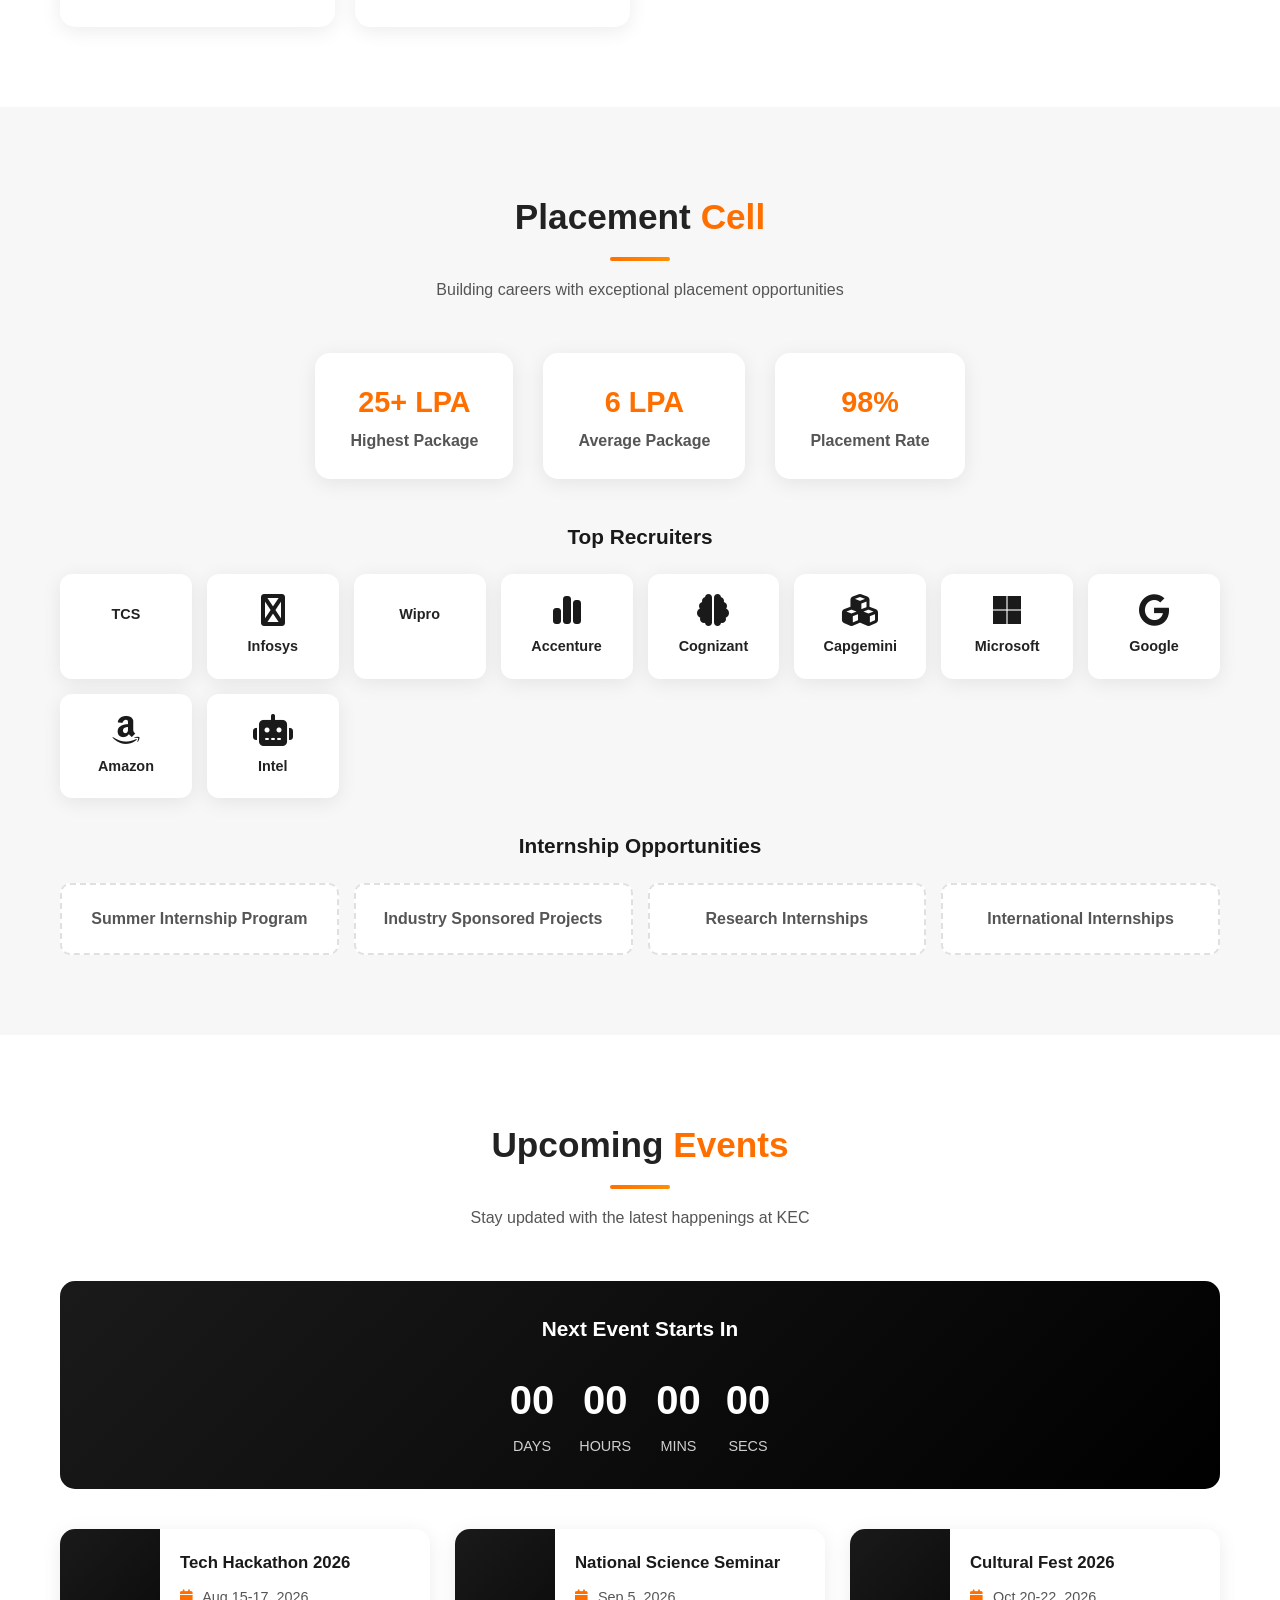
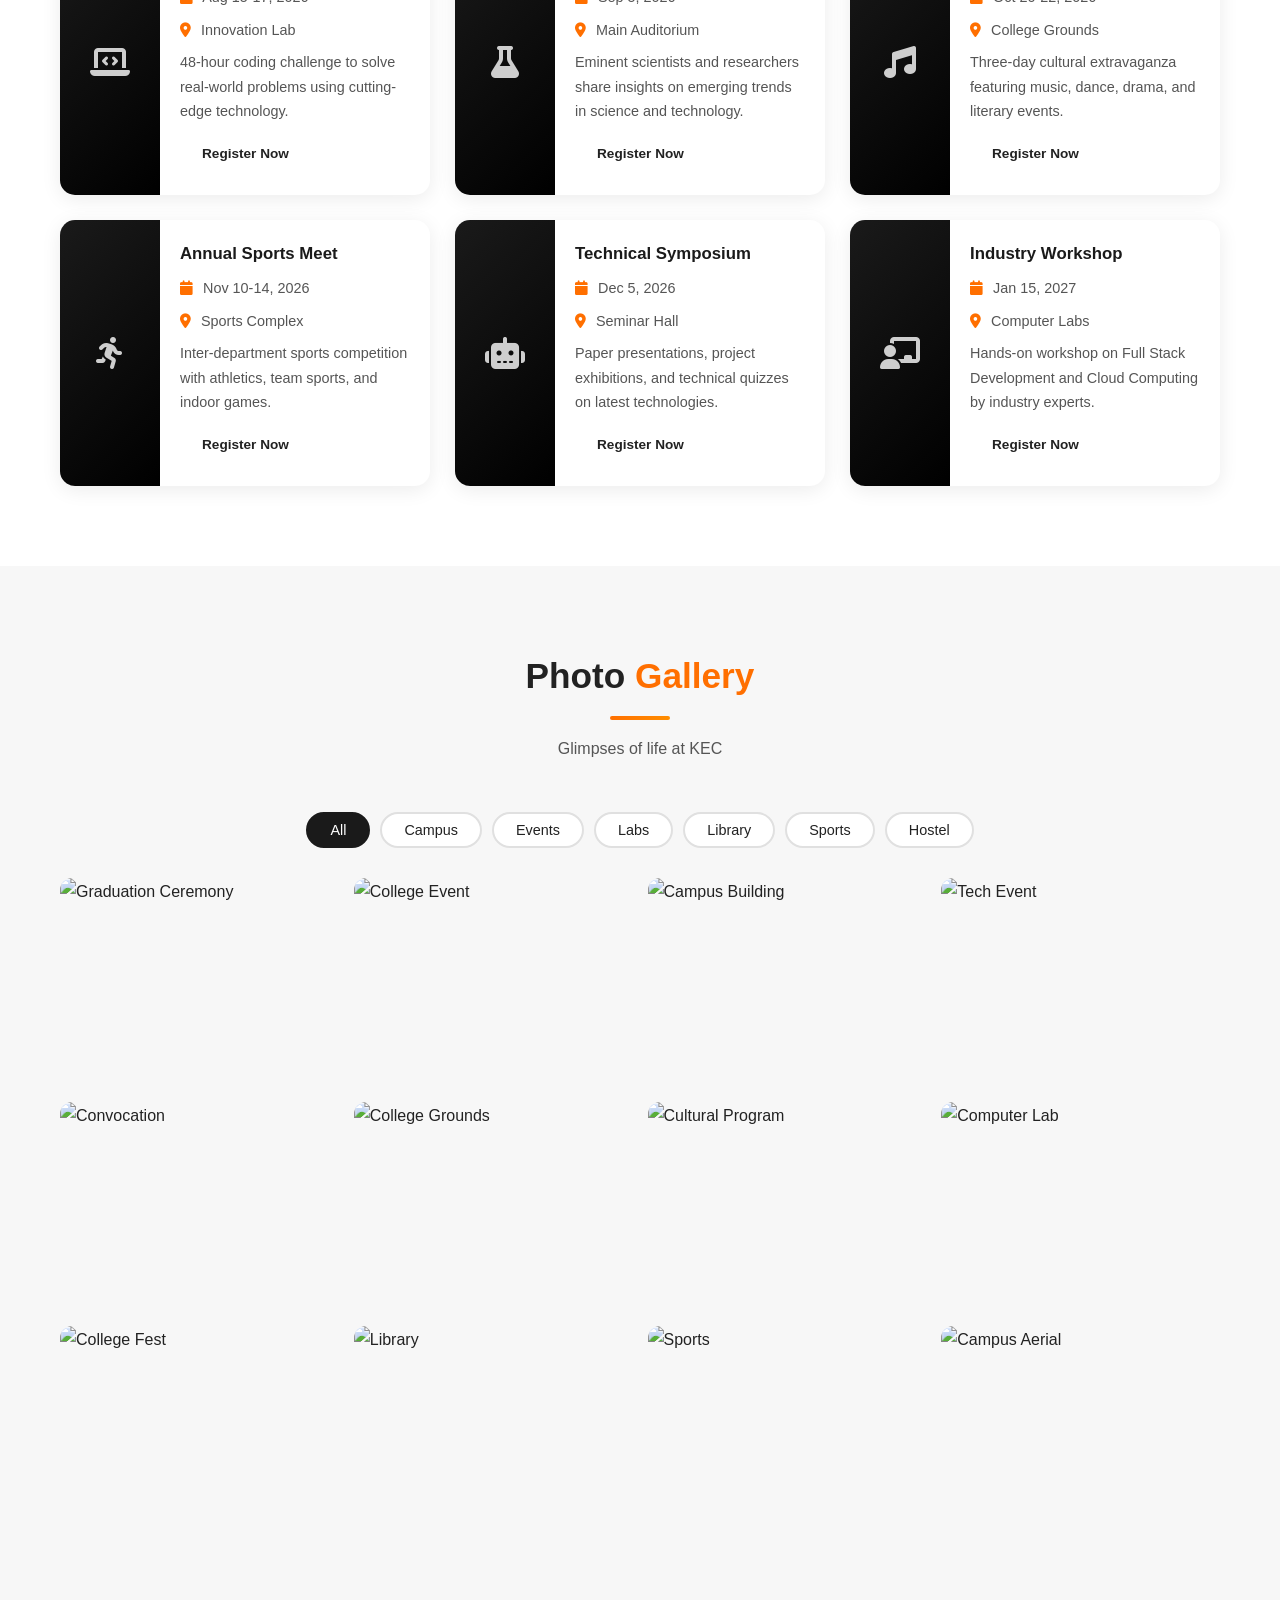
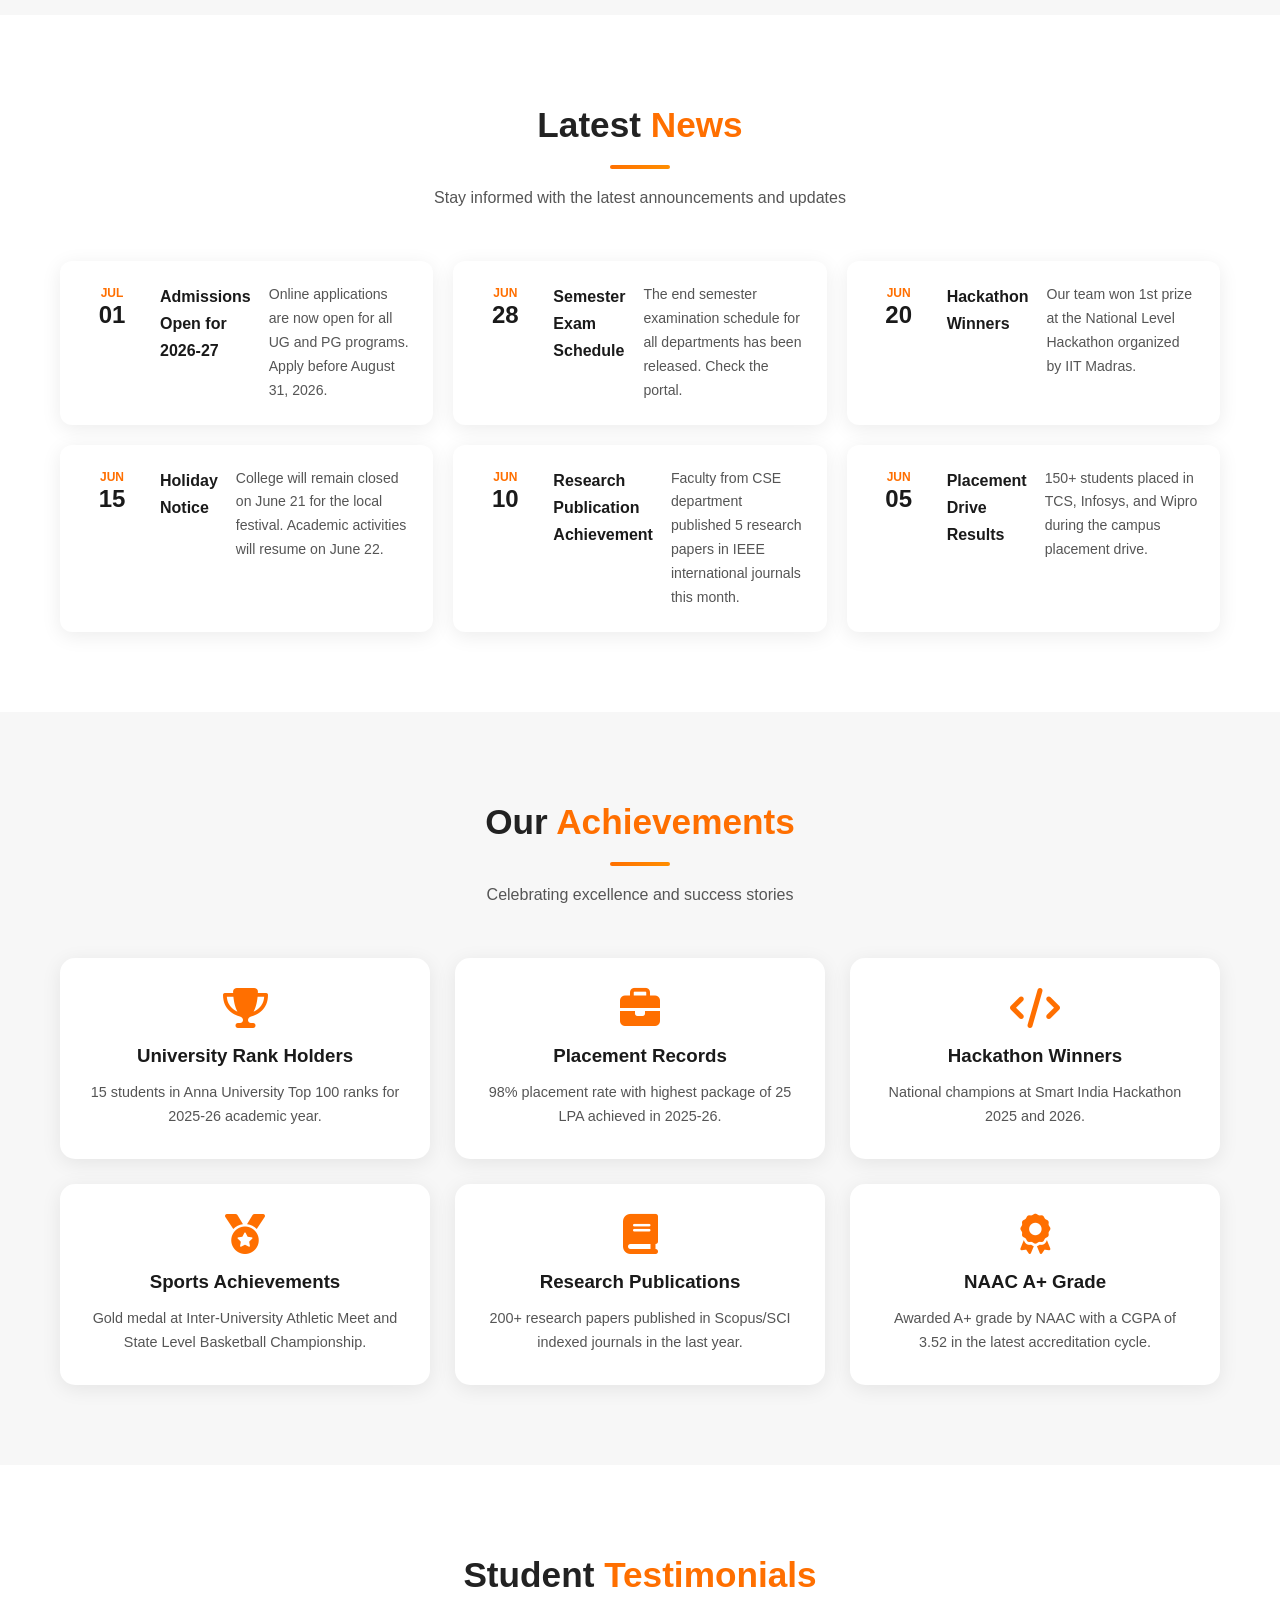
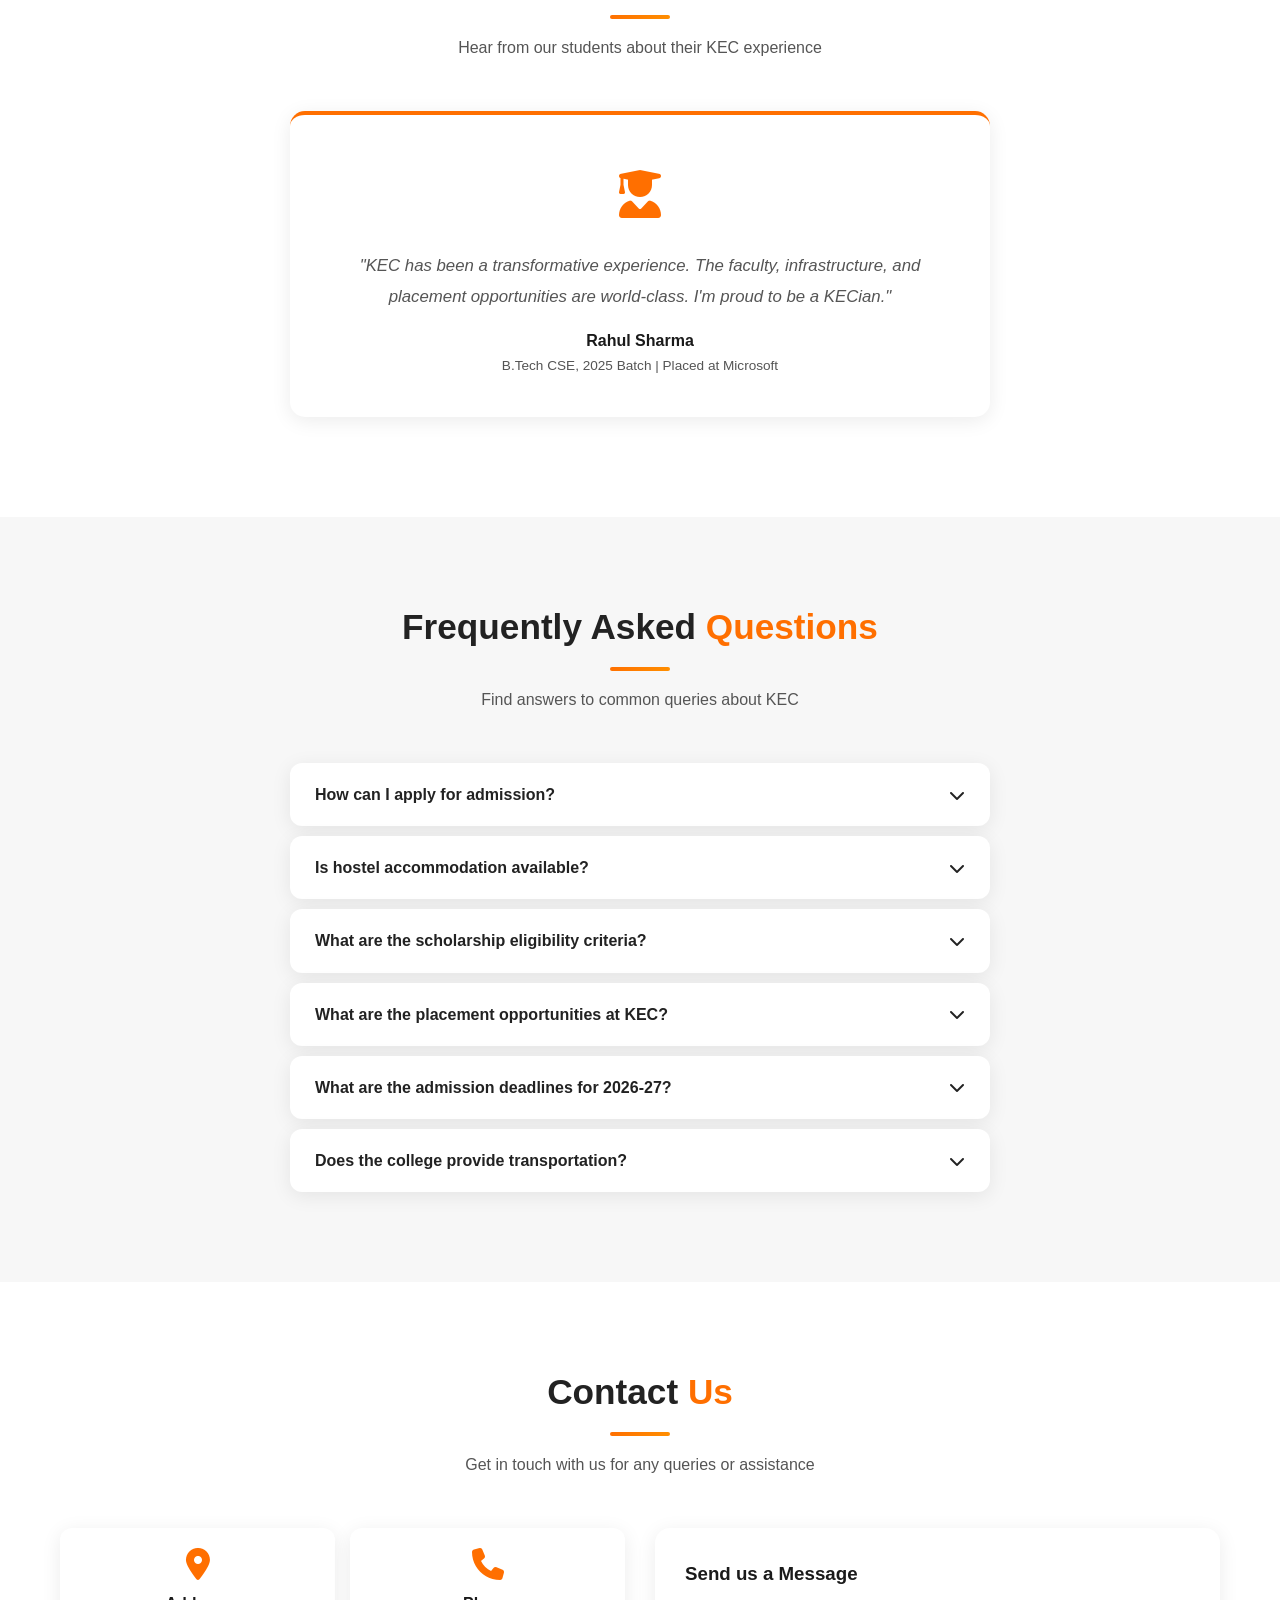
==== commit 41a06e72: "first commit" ====
--- a/index.html
+++ b/index.html
@@ -1,161 +1,1161 @@
 <!DOCTYPE html>
 <html lang="en">
 <head>
-  <meta charset="UTF-8">
-  <meta name="viewport" content="width=device-width, initial-scale=1.0">
-  <title>Pastel Music Player</title>
-  <link rel="stylesheet" href="style.css">
-  <link rel="stylesheet" href="https://cdnjs.cloudflare.com/ajax/libs/font-awesome/6.5.0/css/all.min.css">
+    <meta charset="UTF-8">
+    <meta name="viewport" content="width=device-width, initial-scale=1.0">
+    <title>KEC</title>
+    <link rel="stylesheet" href="style.css">
+    <link rel="stylesheet" href="https://cdnjs.cloudflare.com/ajax/libs/font-awesome/6.4.0/css/all.min.css">
 </head>
 <body>
-  <div class="app-container">
-    <aside class="sidebar">
-      <div class="logo">
-        <i class="fas fa-music"></i>
-        <span>PastelBeats</span>
-      </div>
-      <nav class="nav-menu">
-        <a href="#" class="nav-item active" data-section="home"><i class="fas fa-home"></i> Home</a>
-        <a href="#" class="nav-item" data-section="search"><i class="fas fa-search"></i> Search</a>
-        <a href="#" class="nav-item" data-section="playlist"><i class="fas fa-list"></i> Playlist</a>
-        <a href="#" class="nav-item" data-section="favorites"><i class="fas fa-heart"></i> Favorites</a>
-        <a href="#" class="nav-item" data-section="categories"><i class="fas fa-tags"></i> Categories</a>
-        <a href="#" class="nav-item" data-section="recently-played"><i class="fas fa-clock"></i> Recent</a>
-        <a href="#" class="nav-item" data-section="lyrics"><i class="fas fa-microphone"></i> Lyrics</a>
-      </nav>
-      <div class="theme-switcher">
-        <button id="themeToggle"><i class="fas fa-moon"></i> <span>Dark Mode</span></button>
-      </div>
-    </aside>
-
-    <main class="main-content">
-      <header class="top-bar">
-        <h1 id="sectionTitle">Home</h1>
-        <div class="header-actions">
-          <div class="search-input-wrapper">
-            <i class="fas fa-search"></i>
-            <input type="text" id="searchInput" placeholder="Search songs, artists...">
-          </div>
-          <button id="equalizerToggle" class="eq-btn"><i class="fas fa-chart-bar"></i></button>
-        </div>
-      </header>
-
-      <section id="homeSection" class="section active">
-        <div class="hero-card">
-          <div class="hero-content">
-            <h2>Welcome to PastelBeats</h2>
-            <p>Your favorite music, wrapped in pastel</p>
-          </div>
-          <div class="hero-art">
-            <i class="fas fa-headphones"></i>
-          </div>
-        </div>
-        <div class="album-grid" id="albumGrid"></div>
-      </section>
-
-      <section id="searchSection" class="section">
-        <div class="search-results" id="searchResults">
-          <p class="hint">Type to search songs, artists, or albums...</p>
-        </div>
-      </section>
-
-      <section id="playlistSection" class="section">
-        <div class="playlist-container" id="playlistContainer"></div>
-      </section>
-
-      <section id="favoritesSection" class="section">
-        <div class="favorites-container" id="favoritesContainer">
-          <p class="empty-state"><i class="fas fa-heart"></i> No favorites yet. Click the heart icon to add songs!</p>
-        </div>
-      </section>
-
-      <section id="categoriesSection" class="section">
-        <div class="category-grid" id="categoryGrid"></div>
-      </section>
-
-      <section id="recentlyPlayedSection" class="section">
-        <div class="recently-played-container" id="recentlyPlayedContainer">
-          <p class="empty-state"><i class="fas fa-clock"></i> No recently played songs.</p>
-        </div>
-      </section>
-
-      <section id="lyricsSection" class="section">
-        <div class="lyrics-container" id="lyricsContainer">
-          <div class="lyrics-header">
-            <div class="lyrics-song-info">
-              <img id="lyricsCover" src="" alt="">
-              <div>
-                <h3 id="lyricsSongTitle">Select a song</h3>
-                <p id="lyricsArtistName"></p>
-              </div>
-            </div>
-            <button id="toggleLyricsBtn" class="btn-sm"><i class="fas fa-eye-slash"></i> Hide</button>
-          </div>
-          <div class="lyrics-body" id="lyricsBody">
-            <p class="hint">Play a song to see its lyrics here...</p>
-          </div>
-        </div>
-      </section>
-    </main>
-
-    <div class="equalizer-bar" id="equalizerBar">
-      <div class="eq-bar" style="--delay:0s"></div>
-      <div class="eq-bar" style="--delay:0.1s"></div>
-      <div class="eq-bar" style="--delay:0.2s"></div>
-      <div class="eq-bar" style="--delay:0.3s"></div>
-      <div class="eq-bar" style="--delay:0.4s"></div>
-      <div class="eq-bar" style="--delay:0.5s"></div>
-      <div class="eq-bar" style="--delay:0.6s"></div>
-      <div class="eq-bar" style="--delay:0.15s"></div>
-      <div class="eq-bar" style="--delay:0.35s"></div>
-      <div class="eq-bar" style="--delay:0.25s"></div>
+    <!-- Loading Screen -->
+    <div id="loading-screen">
+        <div class="loader">
+            <div class="loader-circle"></div>
+            <div class="loader-text">KEC</div>
+        </div>
     </div>
-  </div>
-
-  <footer class="player-bar">
-    <div class="now-playing-info">
-      <img id="currentCover" src="" alt="cover">
-      <div class="track-info">
-        <p id="currentTitle">Select a song</p>
-        <p id="currentArtist">Pick from your playlist</p>
-      </div>
-      <button class="fav-btn" id="favBtn"><i class="far fa-heart"></i></button>
+
+    <!-- Back to Top Button -->
+    <button id="back-to-top" aria-label="Back to Top">
+        <i class="fas fa-arrow-up"></i>
+    </button>
+
+    <!-- Navigation Bar -->
+    <nav id="navbar">
+        <div class="nav-container">
+            <div class="nav-logo">
+                <img src="assets/images/college-logo.png" alt="College Logo" onerror="this.style.display='none'">
+                <span>KEC</span>
+            </div>
+            <div class="nav-toggle" id="nav-toggle">
+                <i class="fas fa-bars"></i>
+            </div>
+            <ul class="nav-menu" id="nav-menu">
+                <li><a href="#home" class="nav-link active">Home</a></li>
+                <li><a href="#about" class="nav-link">About</a></li>
+                <li class="dropdown">
+                    <a href="#departments" class="nav-link">Departments <i class="fas fa-chevron-down"></i></a>
+                    <ul class="dropdown-menu">
+                        <li><a href="#departments">ECE</a></li>
+                        <li><a href="#departments">EEE</a></li>
+                        <li><a href="#departments">CSE</a></li>
+                        <li><a href="#departments">CSE (AI&ML)</a></li>
+                        <li><a href="#departments">CSE (DS)</a></li>
+                        <li><a href="#departments">AI</a></li>
+                        <li><a href="#departments">Mechanical</a></li>
+                        <li><a href="#departments">Humanities</a></li>
+                        <li><a href="#departments">Civil</a></li>
+                        <li><a href="#departments">MBA</a></li>
+                        <li><a href="#departments">R&D</a></li>
+                    </ul>
+                </li>
+                <li><a href="#courses" class="nav-link">Courses</a></li>
+                <li><a href="#admissions" class="nav-link">Admissions</a></li>
+                <li><a href="#placements" class="nav-link">Placements</a></li>
+                <li><a href="#faculty" class="nav-link">Faculty</a></li>
+                <li><a href="#events" class="nav-link">Events</a></li>
+                <li><a href="#gallery" class="nav-link">Gallery</a></li>
+                <li><a href="#contact" class="nav-link">Contact</a></li>
+            </ul>
+            <div class="nav-actions">
+                <button id="dark-mode-toggle" class="theme-btn" aria-label="Toggle Dark Mode">
+                    <i class="fas fa-moon"></i>
+                </button>
+            </div>
+        </div>
+    </nav>
+
+    <!-- Hero Slider -->
+    <section id="home" class="hero">
+        <div class="hero-slider">
+            <div class="slide active" style="background: linear-gradient(135deg, #000000 0%, #1a1a1a 100%);">
+                <div class="slide-content">
+                    <div class="hero-logo-wrapper"><span class="hero-logo-text">KEC</span></div>
+                    <h1>KEC</h1>
+                    <p class="motto">"Knowledge is Power"</p>
+                    <p class="welcome-text">Welcome to KEC – where innovation meets excellence. We nurture future leaders through world-class education, cutting-edge research, and holistic development.</p>
+                    <div class="hero-buttons">
+                        <a href="#admissions" class="btn btn-primary pulse-animation">Apply Now</a>
+                        <a href="#about" class="btn btn-secondary">Explore Campus</a>
+                    </div>
+                    <div class="admission-banner">
+                        <span class="blink">Admissions Open 2026-27</span>
+                    </div>
+                </div>
+            </div>
+            <div class="slide" style="background: linear-gradient(135deg, #111111 0%, #2d2d2d 100%);">
+                <div class="slide-content">
+                    <h1>Excellence in Engineering & Technology</h1>
+                    <p>Ranked among the top engineering colleges with NAAC A+ accreditation and NBA accreditation for all eligible programs.</p>
+                    <div class="hero-buttons">
+                        <a href="#about" class="btn btn-primary pulse-animation">Know More</a>
+                        <a href="#courses" class="btn btn-secondary">View Courses</a>
+                    </div>
+                </div>
+            </div>
+            <div class="slide" style="background: linear-gradient(135deg, #1a1a1a 0%, #000000 100%);">
+                <div class="slide-content">
+                    <h1>Shaping Tomorrow's Leaders</h1>
+                    <p>With 5000+ students, 350+ faculty, and 98% placement record, we are committed to shaping the next generation of innovators and leaders.</p>
+                    <div class="hero-buttons">
+                        <a href="#placements" class="btn btn-primary pulse-animation">Placements</a>
+                        <a href="#contact" class="btn btn-secondary">Contact Us</a>
+                    </div>
+                </div>
+            </div>
+        </div>
+        <button class="slider-btn prev" aria-label="Previous Slide"><i class="fas fa-chevron-left"></i></button>
+        <button class="slider-btn next" aria-label="Next Slide"><i class="fas fa-chevron-right"></i></button>
+        <div class="slider-indicators"></div>
+    </section>
+
+    <!-- About Section -->
+    <section id="about" class="section">
+        <div class="container">
+            <div class="section-header">
+                <h2>About <span>Our College</span></h2>
+                <div class="section-divider"></div>
+                <p>Discover the legacy of excellence at KEC</p>
+            </div>
+            <div class="about-grid">
+                <div class="about-content fade-in">
+                    <h3>Our History</h3>
+                    <p>Founded in 1995, KEC has grown from a small engineering college to a premier institution of higher learning. With a sprawling 250-acre campus and state-of-the-art infrastructure, we have been at the forefront of technical education for over three decades.</p>
+                    <div class="about-stats">
+                        <div class="stat-box">
+                            <h4>30+</h4>
+                            <p>Years of Excellence</p>
+                        </div>
+                        <div class="stat-box">
+                            <h4>250</h4>
+                            <p>Acre Campus</p>
+                        </div>
+                        <div class="stat-box">
+                            <h4>A+</h4>
+                            <p>NAAC Grade</p>
+                        </div>
+                    </div>
+                </div>
+                <div class="about-content fade-in">
+                    <h3>Vision & Mission</h3>
+                    <div class="vision-mission">
+                        <div class="vm-box">
+                            <i class="fas fa-eye"></i>
+                            <h4>Our Vision</h4>
+                            <p>To emerge as a world-class institution producing globally competent professionals with strong ethical values.</p>
+                        </div>
+                        <div class="vm-box">
+                            <i class="fas fa-bullseye"></i>
+                            <h4>Our Mission</h4>
+                            <p>To provide quality education through innovative teaching, research, and industry collaboration for holistic student development.</p>
+                        </div>
+                    </div>
+                </div>
+                <div class="about-content fade-in">
+                    <h3>Principal's Message</h3>
+                    <div class="message-card">
+                        <img src="assets/images/faculty/principal.jpg" alt="Principal" onerror="this.style.display='none'">
+                        <div>
+                            <h4>Dr. Rajesh Kumar</h4>
+                            <p class="designation">Principal, KEC</p>
+                            <p>"At KEC, we believe in nurturing not just engineers, but future leaders who will drive innovation and change. Our commitment to academic excellence, research, and holistic development ensures that every student is prepared to meet global challenges."</p>
+                        </div>
+                    </div>
+                </div>
+                <div class="about-content fade-in">
+                    <h3>Chairman's Message</h3>
+                    <div class="message-card">
+                        <img src="assets/images/faculty/chairman.jpg" alt="Chairman" onerror="this.style.display='none'">
+                        <div>
+                            <h4>Mr. S. R. Murugan</h4>
+                            <p class="designation">Chairman, KEC Group of Institutions</p>
+                            <p>"Education is the most powerful weapon to change the world. At KEC, we are dedicated to providing an environment that fosters creativity, critical thinking, and compassion in our students."</p>
+                        </div>
+                    </div>
+                </div>
+                <div class="about-content fade-in">
+                    <h3>Accreditations & Rankings</h3>
+                    <div class="accred-grid">
+                        <div class="accred-card"><i class="fas fa-award"></i><h4>NAAC A+</h4><p>Accredited</p></div>
+                        <div class="accred-card"><i class="fas fa-certificate"></i><h4>NBA</h4><p>All Eligible Programs</p></div>
+                        <div class="accred-card"><i class="fas fa-trophy"></i><h4>NIRF</h4><p>Ranked Top 100</p></div>
+                        <div class="accred-card"><i class="fas fa-university"></i><h4>Affiliated</h4><p>Anna University</p></div>
+                    </div>
+                </div>
+            </div>
+        </div>
+    </section>
+
+    <!-- Statistics Counter Section -->
+    <section id="stats" class="stats-section">
+        <div class="container">
+            <div class="stats-grid">
+                <div class="stat-item">
+                    <i class="fas fa-user-graduate"></i>
+                    <h3><span class="counter" data-target="5000">0</span>+</h3>
+                    <p>Students</p>
+                </div>
+                <div class="stat-item">
+                    <i class="fas fa-chalkboard-teacher"></i>
+                    <h3><span class="counter" data-target="350">0</span>+</h3>
+                    <p>Faculty</p>
+                </div>
+                <div class="stat-item">
+                    <i class="fas fa-briefcase"></i>
+                    <h3><span class="counter" data-target="98">0</span>%</h3>
+                    <p>Placements</p>
+                </div>
+                <div class="stat-item">
+                    <i class="fas fa-building"></i>
+                    <h3><span class="counter" data-target="150">0</span>+</h3>
+                    <p>Recruiters</p>
+                </div>
+                <div class="stat-item">
+                    <i class="fas fa-flask"></i>
+                    <h3><span class="counter" data-target="50">0</span>+</h3>
+                    <p>Labs</p>
+                </div>
+                <div class="stat-item">
+                    <i class="fas fa-book"></i>
+                    <h3><span class="counter" data-target="100000">0</span>+</h3>
+                    <p>Library Books</p>
+                </div>
+            </div>
+        </div>
+    </section>
+
+    <!-- Departments Section -->
+    <section id="departments" class="section">
+        <div class="container">
+            <div class="section-header">
+                <h2>Our <span>Departments</span></h2>
+                <div class="section-divider"></div>
+                <p>Explore our diverse academic departments offering world-class education</p>
+            </div>
+            <div class="dept-search">
+                <input type="text" id="deptSearch" placeholder="Search departments...">
+                <i class="fas fa-search"></i>
+            </div>
+            <div class="dept-grid" id="deptGrid">
+                <div class="dept-card fade-in" data-name="Electronics Communication Engineering">
+                    <div class="dept-img"><i class="fas fa-microchip"></i></div>
+                    <div class="dept-info">
+                        <h3>Electronics Communication Engineering</h3>
+                        <p class="hod">HOD: Dr. Venkatesh Rao</p>
+                        <p>Comprehensive program in VLSI design, embedded systems, communication networks, and signal processing with industry-aligned training.</p>
+                        <a href="#" class="btn btn-sm">Learn More</a>
+                    </div>
+                </div>
+                <div class="dept-card fade-in" data-name="Electrical and Electronics Engineering">
+                    <div class="dept-img"><i class="fas fa-bolt"></i></div>
+                    <div class="dept-info">
+                        <h3>Electrical and Electronics Engineering</h3>
+                        <p class="hod">HOD: Dr. Lakshmi Narayanan</p>
+                        <p>Power systems, renewable energy, electrical machines, and control systems with modern lab infrastructure and smart grid research.</p>
+                        <a href="#" class="btn btn-sm">Learn More</a>
+                    </div>
+                </div>
+                <div class="dept-card fade-in" data-name="Computer Science Engineering">
+                    <div class="dept-img"><i class="fas fa-laptop-code"></i></div>
+                    <div class="dept-info">
+                        <h3>Computer Science Engineering</h3>
+                        <p class="hod">HOD: Dr. Priya Sharma</p>
+                        <p>Offering cutting-edge curriculum in algorithms, data structures, AI, and software engineering with industry-aligned training.</p>
+                        <a href="#" class="btn btn-sm">Learn More</a>
+                    </div>
+                </div>
+                <div class="dept-card fade-in" data-name="Computer Science Engineering (AI&ML)">
+                    <div class="dept-img"><i class="fas fa-robot"></i></div>
+                    <div class="dept-info">
+                        <h3>CSE (AI & ML)</h3>
+                        <p class="hod">HOD: Dr. Sneha Patel</p>
+                        <p>Specialized program in machine learning, deep learning, neural networks, and natural language processing with hands-on AI labs.</p>
+                        <a href="#" class="btn btn-sm">Learn More</a>
+                    </div>
+                </div>
+                <div class="dept-card fade-in" data-name="Computer Science Engineering (DS)">
+                    <div class="dept-img"><i class="fas fa-database"></i></div>
+                    <div class="dept-info">
+                        <h3>CSE (Data Science)</h3>
+                        <p class="hod">HOD: Dr. Arun Kumar</p>
+                        <p>Focus on big data analytics, data visualization, statistical modeling, and business intelligence with modern tools.</p>
+                        <a href="#" class="btn btn-sm">Learn More</a>
+                    </div>
+                </div>
+                <div class="dept-card fade-in" data-name="Artificial Intelligence">
+                    <div class="dept-img"><i class="fas fa-brain"></i></div>
+                    <div class="dept-info">
+                        <h3>Artificial Intelligence</h3>
+                        <p class="hod">HOD: Dr. Karthik Rajan</p>
+                        <p>Dedicated AI program covering computer vision, reinforcement learning, robotics, and intelligent systems development.</p>
+                        <a href="#" class="btn btn-sm">Learn More</a>
+                    </div>
+                </div>
+                <div class="dept-card fade-in" data-name="Mechanical Engineering">
+                    <div class="dept-img"><i class="fas fa-cogs"></i></div>
+                    <div class="dept-info">
+                        <h3>Mechanical Engineering</h3>
+                        <p class="hod">HOD: Dr. Suresh Babu</p>
+                        <p>Thermal engineering, design, manufacturing, and automotive engineering with advanced CAD/CAM labs and industry tie-ups.</p>
+                        <a href="#" class="btn btn-sm">Learn More</a>
+                    </div>
+                </div>
+                <div class="dept-card fade-in" data-name="Humanities and Sciences">
+                    <div class="dept-img"><i class="fas fa-book-open"></i></div>
+                    <div class="dept-info">
+                        <h3>Humanities and Sciences</h3>
+                        <p class="hod">HOD: Dr. Anitha Devi</p>
+                        <p>Foundation courses in Mathematics, Physics, Chemistry, English, and soft skills development for holistic education.</p>
+                        <a href="#" class="btn btn-sm">Learn More</a>
+                    </div>
+                </div>
+                <div class="dept-card fade-in" data-name="Civil Engineering">
+                    <div class="dept-img"><i class="fas fa-hard-hat"></i></div>
+                    <div class="dept-info">
+                        <h3>Civil Engineering</h3>
+                        <p class="hod">HOD: Dr. Meena Krishnan</p>
+                        <p>Structural engineering, geotechnical engineering, transportation, and environmental engineering programs with modern labs.</p>
+                        <a href="#" class="btn btn-sm">Learn More</a>
+                    </div>
+                </div>
+                <div class="dept-card fade-in" data-name="Master of Business Administration">
+                    <div class="dept-img"><i class="fas fa-chart-line"></i></div>
+                    <div class="dept-info">
+                        <h3>Master of Business Administration</h3>
+                        <p class="hod">HOD: Dr. Rajesh Kumar</p>
+                        <p>Finance, marketing, HR, operations, and business analytics with industry internships, live projects, and global exposure.</p>
+                        <a href="#" class="btn btn-sm">Learn More</a>
+                    </div>
+                </div>
+                <div class="dept-card fade-in" data-name="Research and Development">
+                    <div class="dept-img"><i class="fas fa-flask"></i></div>
+                    <div class="dept-info">
+                        <h3>Research & Development</h3>
+                        <p class="hod">HOD: Dr. S. Murugan</p>
+                        <p>Dedicated R&D cell promoting innovation, patents, funded research projects, and collaborations with premier institutions and industries.</p>
+                        <a href="#" class="btn btn-sm">Learn More</a>
+                    </div>
+                </div>
+            </div>
+        </div>
+    </section>
+
+    <!-- Courses Section -->
+    <section id="courses" class="section bg-light">
+        <div class="container">
+            <div class="section-header">
+                <h2>Courses <span>Offered</span></h2>
+                <div class="section-divider"></div>
+                <p>Choose from a wide range of undergraduate and postgraduate programs</p>
+            </div>
+            <div class="courses-tabs">
+                <button class="tab-btn active" data-tab="ug">Undergraduate</button>
+                <button class="tab-btn" data-tab="pg">Postgraduate</button>
+            </div>
+            <div class="tab-content active" id="ug">
+                <div class="course-grid">
+                    <div class="course-card slide-up">
+                        <div class="course-icon"><i class="fas fa-laptop-code"></i></div>
+                        <h3>B.Tech</h3>
+                        <ul>
+                            <li><strong>Duration:</strong> 4 Years</li>
+                            <li><strong>Eligibility:</strong> 10+2 with PCM (60% min)</li>
+                            <li><strong>Intake:</strong> 720 Seats</li>
+                        </ul>
+                        <p>Comprehensive engineering program with specializations including ECE, EEE, CSE, CSE (AI&ML), CSE (DS), AI, Mechanical, and Civil.</p>
+                    </div>
+                    <div class="course-card slide-up">
+                        <div class="course-icon"><i class="fas fa-chart-bar"></i></div>
+                        <h3>BBA</h3>
+                        <ul>
+                            <li><strong>Duration:</strong> 3 Years</li>
+                            <li><strong>Eligibility:</strong> 10+2 (50% min)</li>
+                            <li><strong>Intake:</strong> 120 Seats</li>
+                        </ul>
+                        <p>Bachelor of Business Administration with specializations in Finance, Marketing, HR, and International Business.</p>
+                    </div>
+                    <div class="course-card slide-up">
+                        <div class="course-icon"><i class="fas fa-calculator"></i></div>
+                        <h3>BCA</h3>
+                        <ul>
+                            <li><strong>Duration:</strong> 3 Years</li>
+                            <li><strong>Eligibility:</strong> 10+2 with Maths (50% min)</li>
+                            <li><strong>Intake:</strong> 90 Seats</li>
+                        </ul>
+                        <p>Bachelor of Computer Applications focusing on software development, web technologies, and database management.</p>
+                    </div>
+                    <div class="course-card slide-up">
+                        <div class="course-icon"><i class="fas fa-hand-holding-usd"></i></div>
+                        <h3>B.Com</h3>
+                        <ul>
+                            <li><strong>Duration:</strong> 3 Years</li>
+                            <li><strong>Eligibility:</strong> 10+2 (50% min)</li>
+                            <li><strong>Intake:</strong> 120 Seats</li>
+                        </ul>
+                        <p>Bachelor of Commerce with specializations in Accounting, Finance, and Banking with industry-oriented curriculum.</p>
+                    </div>
+                </div>
+            </div>
+            <div class="tab-content" id="pg">
+                <div class="course-grid">
+                    <div class="course-card slide-up">
+                        <div class="course-icon"><i class="fas fa-microchip"></i></div>
+                        <h3>M.Tech</h3>
+                        <ul>
+                            <li><strong>Duration:</strong> 2 Years</li>
+                            <li><strong>Eligibility:</strong> B.E/B.Tech (60% min)</li>
+                            <li><strong>Intake:</strong> 180 Seats</li>
+                        </ul>
+                        <p>Master of Technology with specializations in CSE, VLSI, Power Systems, Structural Engineering, and more.</p>
+                    </div>
+                    <div class="course-card slide-up">
+                        <div class="course-icon"><i class="fas fa-chart-line"></i></div>
+                        <h3>MBA</h3>
+                        <ul>
+                            <li><strong>Duration:</strong> 2 Years</li>
+                            <li><strong>Eligibility:</strong> Any Degree (50% min)</li>
+                            <li><strong>Intake:</strong> 120 Seats</li>
+                        </ul>
+                        <p>Master of Business Administration with dual specialization and summer internship projects with top companies.</p>
+                    </div>
+                    <div class="course-card slide-up">
+                        <div class="course-icon"><i class="fas fa-code"></i></div>
+                        <h3>MCA</h3>
+                        <ul>
+                            <li><strong>Duration:</strong> 2 Years</li>
+                            <li><strong>Eligibility:</strong> BCA/B.Sc (60% min)</li>
+                            <li><strong>Intake:</strong> 60 Seats</li>
+                        </ul>
+                        <p>Master of Computer Applications with advanced curriculum in AI, Cloud Computing, and Full Stack Development.</p>
+                    </div>
+                </div>
+            </div>
+        </div>
+    </section>
+
+    <!-- Admissions Section -->
+    <section id="admissions" class="section">
+        <div class="container">
+            <div class="section-header">
+                <h2>Admissions <span>2026-27</span></h2>
+                <div class="section-divider"></div>
+                <p>Begin your journey at KEC</p>
+            </div>
+            <div class="admission-grid">
+                <div class="admission-content fade-in">
+                    <h3>Admission Process</h3>
+                    <div class="process-steps">
+                        <div class="step"><span>1</span><p>Fill Online Application Form</p></div>
+                        <div class="step"><span>2</span><p>Upload Required Documents</p></div>
+                        <div class="step"><span>3</span><p>Pay Application Fee</p></div>
+                        <div class="step"><span>4</span><p>Counseling & Interview</p></div>
+                        <div class="step"><span>5</span><p>Confirm Admission</p></div>
+                    </div>
+                </div>
+                <div class="admission-content fade-in">
+                    <h3>Eligibility Criteria</h3>
+                    <ul class="eligibility-list">
+                        <li><i class="fas fa-check-circle"></i> B.Tech: 10+2 with PCM, 60% aggregate</li>
+                        <li><i class="fas fa-check-circle"></i> BBA/BCA/B.Com: 10+2, 50% aggregate</li>
+                        <li><i class="fas fa-check-circle"></i> M.Tech: B.E/B.Tech, 60% aggregate</li>
+                        <li><i class="fas fa-check-circle"></i> MBA: Any Degree, 50% aggregate</li>
+                        <li><i class="fas fa-check-circle"></i> MCA: BCA/B.Sc, 60% aggregate</li>
+                    </ul>
+                </div>
+                <div class="admission-content fade-in">
+                    <h3>Required Documents</h3>
+                    <ul class="doc-list">
+                        <li><i class="fas fa-file-alt"></i> 10th & 12th Marksheets</li>
+                        <li><i class="fas fa-file-alt"></i> Degree Certificates (PG)</li>
+                        <li><i class="fas fa-id-card"></i> Transfer Certificate</li>
+                        <li><i class="fas fa-id-card"></i> Conduct Certificate</li>
+                        <li><i class="fas fa-image"></i> Passport Size Photos</li>
+                        <li><i class="fas fa-id-card"></i> Aadhar Card Copy</li>
+                    </ul>
+                </div>
+                <div class="admission-content fade-in">
+                    <h3>Fee Structure (Per Year)</h3>
+                    <div class="fee-table">
+                        <div class="fee-row"><span>B.Tech</span><span>Rs. 1,50,000</span></div>
+                        <div class="fee-row"><span>BBA</span><span>Rs. 85,000</span></div>
+                        <div class="fee-row"><span>BCA</span><span>Rs. 75,000</span></div>
+                        <div class="fee-row"><span>B.Com</span><span>Rs. 60,000</span></div>
+                        <div class="fee-row"><span>M.Tech</span><span>Rs. 1,20,000</span></div>
+                        <div class="fee-row"><span>MBA</span><span>Rs. 1,50,000</span></div>
+                        <div class="fee-row"><span>MCA</span><span>Rs. 1,00,000</span></div>
+                    </div>
+                </div>
+                <div class="admission-content fade-in full-width">
+                    <h3>Scholarships</h3>
+                    <div class="scholarship-grid">
+                        <div class="scholar-card"><i class="fas fa-star"></i><h4>Merit Scholarship</h4><p>95%+ in 12th: 100% Fee Waiver</p></div>
+                        <div class="scholar-card"><i class="fas fa-users"></i><h4>Sports Quota</h4><p>National/State Level: 50% Fee Waiver</p></div>
+                        <div class="scholar-card"><i class="fas fa-hand-holding-heart"></i><h4>Need-Based</h4><p>Economic Background: Up to 75% Waiver</p></div>
+                        <div class="scholar-card"><i class="fas fa-trophy"></i><h4>Defense Quota</h4><p>Defense Personnel Children: 30% Waiver</p></div>
+                    </div>
+                </div>
+                <div class="admission-buttons full-width">
+                    <a href="#" class="btn btn-primary">Apply Online</a>
+                    <a href="#" class="btn btn-secondary">Download Brochure</a>
+                </div>
+            </div>
+        </div>
+    </section>
+
+    <!-- Faculty Section -->
+    <section id="faculty" class="section bg-light">
+        <div class="container">
+            <div class="section-header">
+                <h2>Our <span>Faculty</span></h2>
+                <div class="section-divider"></div>
+                <p>Meet our dedicated team of educators and researchers</p>
+            </div>
+            <div class="faculty-search">
+                <input type="text" id="facultySearch" placeholder="Search by name or department...">
+                <i class="fas fa-search"></i>
+            </div>
+            <div class="faculty-grid" id="facultyGrid">
+                <div class="faculty-card fade-in" data-name="Dr. Priya Sharma" data-dept="CSE">
+                    <div class="faculty-img"><i class="fas fa-user-tie"></i></div>
+                    <div class="faculty-info">
+                        <h4>Dr. Priya Sharma</h4>
+                        <p class="desig">Professor & HOD</p>
+                        <p class="qual">Ph.D (CSE), IIT Madras</p>
+                        <p class="exp">Experience: 18 Years</p>
+                        <p class="dept-tag">CSE</p>
+                    </div>
+                </div>
+                <div class="faculty-card fade-in" data-name="Dr. Arun Kumar" data-dept="IT">
+                    <div class="faculty-img"><i class="fas fa-user-tie"></i></div>
+                    <div class="faculty-info">
+                        <h4>Dr. Arun Kumar</h4>
+                        <p class="desig">Professor & HOD</p>
+                        <p class="qual">Ph.D (IT), Anna University</p>
+                        <p class="exp">Experience: 15 Years</p>
+                        <p class="dept-tag">IT</p>
+                    </div>
+                </div>
+                <div class="faculty-card fade-in" data-name="Dr. Sneha Patel" data-dept="AI">
+                    <div class="faculty-img"><i class="fas fa-user-tie"></i></div>
+                    <div class="faculty-info">
+                        <h4>Dr. Sneha Patel</h4>
+                        <p class="desig">Professor & HOD</p>
+                        <p class="qual">Ph.D (AI), IIT Bombay</p>
+                        <p class="exp">Experience: 12 Years</p>
+                        <p class="dept-tag">AI & DS</p>
+                    </div>
+                </div>
+                <div class="faculty-card fade-in" data-name="Dr. Venkatesh Rao" data-dept="ECE">
+                    <div class="faculty-img"><i class="fas fa-user-tie"></i></div>
+                    <div class="faculty-info">
+                        <h4>Dr. Venkatesh Rao</h4>
+                        <p class="desig">Professor & HOD</p>
+                        <p class="qual">Ph.D (ECE), IIT Kharagpur</p>
+                        <p class="exp">Experience: 20 Years</p>
+                        <p class="dept-tag">ECE</p>
+                    </div>
+                </div>
+                <div class="faculty-card fade-in" data-name="Dr. Lakshmi Narayanan" data-dept="EEE">
+                    <div class="faculty-img"><i class="fas fa-user-tie"></i></div>
+                    <div class="faculty-info">
+                        <h4>Dr. Lakshmi Narayanan</h4>
+                        <p class="desig">Professor & HOD</p>
+                        <p class="qual">Ph.D (EEE), NIT Trichy</p>
+                        <p class="exp">Experience: 16 Years</p>
+                        <p class="dept-tag">EEE</p>
+                    </div>
+                </div>
+                <div class="faculty-card fade-in" data-name="Dr. Suresh Babu" data-dept="Mech">
+                    <div class="faculty-img"><i class="fas fa-user-tie"></i></div>
+                    <div class="faculty-info">
+                        <h4>Dr. Suresh Babu</h4>
+                        <p class="desig">Professor & HOD</p>
+                        <p class="qual">Ph.D (Mech), IIT Delhi</p>
+                        <p class="exp">Experience: 22 Years</p>
+                        <p class="dept-tag">Mechanical</p>
+                    </div>
+                </div>
+                <div class="faculty-card fade-in" data-name="Dr. Anitha Devi" data-dept="Civil">
+                    <div class="faculty-img"><i class="fas fa-user-tie"></i></div>
+                    <div class="faculty-info">
+                        <h4>Dr. Anitha Devi</h4>
+                        <p class="desig">Professor & HOD</p>
+                        <p class="qual">Ph.D (Civil), IIT Roorkee</p>
+                        <p class="exp">Experience: 14 Years</p>
+                        <p class="dept-tag">Civil</p>
+                    </div>
+                </div>
+                <div class="faculty-card fade-in" data-name="Dr. Karthik Rajan" data-dept="MBA">
+                    <div class="faculty-img"><i class="fas fa-user-tie"></i></div>
+                    <div class="faculty-info">
+                        <h4>Dr. Karthik Rajan</h4>
+                        <p class="desig">Professor & HOD</p>
+                        <p class="qual">Ph.D (Mgmt), XLRI</p>
+                        <p class="exp">Experience: 17 Years</p>
+                        <p class="dept-tag">MBA</p>
+                    </div>
+                </div>
+                <div class="faculty-card fade-in" data-name="Dr. Meena Krishnan" data-dept="Civil">
+                    <div class="faculty-img"><i class="fas fa-user-tie"></i></div>
+                    <div class="faculty-info">
+                        <h4>Dr. Meena Krishnan</h4>
+                        <p class="desig">Professor & HOD</p>
+                        <p class="qual">Ph.D (Civil), IIT Roorkee</p>
+                        <p class="exp">Experience: 13 Years</p>
+                        <p class="dept-tag">Civil</p>
+                    </div>
+                </div>
+                <div class="faculty-card fade-in" data-name="Dr. S. Murugan" data-dept="R&D">
+                    <div class="faculty-img"><i class="fas fa-user-tie"></i></div>
+                    <div class="faculty-info">
+                        <h4>Dr. S. Murugan</h4>
+                        <p class="desig">Director - R&D</p>
+                        <p class="qual">Ph.D (Nanotech), IIT Bombay</p>
+                        <p class="exp">Experience: 20 Years</p>
+                        <p class="dept-tag">R&D</p>
+                    </div>
+                </div>
+            </div>
+        </div>
+    </section>
+
+    <!-- Campus Facilities Section -->
+    <section id="facilities" class="section">
+        <div class="container">
+            <div class="section-header">
+                <h2>Campus <span>Facilities</span></h2>
+                <div class="section-divider"></div>
+                <p>World-class infrastructure for an enriching campus experience</p>
+            </div>
+            <div class="facilities-grid">
+                <div class="facility-card zoom-in"><i class="fas fa-book"></i><h3>Library</h3><p>1,00,000+ books, digital resources, and reading halls</p></div>
+                <div class="facility-card zoom-in"><i class="fas fa-desktop"></i><h3>Computer Labs</h3><p>50+ labs with latest hardware and software</p></div>
+                <div class="facility-card zoom-in"><i class="fas fa-chalkboard"></i><h3>Smart Classrooms</h3><p>IoT-enabled classrooms with interactive boards</p></div>
+                <div class="facility-card zoom-in"><i class="fas fa-bed"></i><h3>Hostel</h3><p>Separate hostels for boys & girls with Wi-Fi</p></div>
+                <div class="facility-card zoom-in"><i class="fas fa-running"></i><h3>Sports Complex</h3><p>Indoor & outdoor sports facilities</p></div>
+                <div class="facility-card zoom-in"><i class="fas fa-theater-masks"></i><h3>Auditorium</h3><p>2000-seat air-conditioned auditorium</p></div>
+                <div class="facility-card zoom-in"><i class="fas fa-utensils"></i><h3>Cafeteria</h3><p>Multi-cuisine food court and canteens</p></div>
+                <div class="facility-card zoom-in"><i class="fas fa-hospital"></i><h3>Medical Center</h3><p>24/7 on-campus medical facility</p></div>
+                <div class="facility-card zoom-in"><i class="fas fa-wifi"></i><h3>Wi-Fi Campus</h3><p>High-speed internet across the campus</p></div>
+                <div class="facility-card zoom-in"><i class="fas fa-bus"></i><h3>Transportation</h3><p>50+ buses covering all city routes</p></div>
+            </div>
+        </div>
+    </section>
+
+    <!-- Placements Section -->
+    <section id="placements" class="section bg-light">
+        <div class="container">
+            <div class="section-header">
+                <h2>Placement <span>Cell</span></h2>
+                <div class="section-divider"></div>
+                <p>Building careers with exceptional placement opportunities</p>
+            </div>
+            <div class="placement-stats">
+                <div class="placement-stat-card">
+                    <h3><span class="counter" data-target="25">0</span>+ LPA</h3>
+                    <p>Highest Package</p>
+                </div>
+                <div class="placement-stat-card">
+                    <h3><span class="counter" data-target="6.5">0</span> LPA</h3>
+                    <p>Average Package</p>
+                </div>
+                <div class="placement-stat-card">
+                    <h3><span class="counter" data-target="98">0</span>%</h3>
+                    <p>Placement Rate</p>
+                </div>
+            </div>
+            <div class="section-subtitle"><h3>Top Recruiters</h3></div>
+            <div class="recruiters-grid">
+                <div class="recruiter-card"><i class="fab fa-tcs"></i><span>TCS</span></div>
+                <div class="recruiter-card"><i class="fab fa-infinity"></i><span>Infosys</span></div>
+                <div class="recruiter-card"><i class="fab fa-wipro"></i><span>Wipro</span></div>
+                <div class="recruiter-card"><i class="fas fa-chart-simple"></i><span>Accenture</span></div>
+                <div class="recruiter-card"><i class="fas fa-brain"></i><span>Cognizant</span></div>
+                <div class="recruiter-card"><i class="fas fa-cubes"></i><span>Capgemini</span></div>
+                <div class="recruiter-card"><i class="fab fa-microsoft"></i><span>Microsoft</span></div>
+                <div class="recruiter-card"><i class="fab fa-google"></i><span>Google</span></div>
+                <div class="recruiter-card"><i class="fab fa-amazon"></i><span>Amazon</span></div>
+                <div class="recruiter-card"><i class="fas fa-robot"></i><span>Intel</span></div>
+            </div>
+            <div class="section-subtitle"><h3>Internship Opportunities</h3></div>
+            <div class="internship-grid">
+                <div class="internship-card">Summer Internship Program</div>
+                <div class="internship-card">Industry Sponsored Projects</div>
+                <div class="internship-card">Research Internships</div>
+                <div class="internship-card">International Internships</div>
+            </div>
+        </div>
+    </section>
+
+    <!-- Events Section -->
+    <section id="events" class="section">
+        <div class="container">
+            <div class="section-header">
+                <h2>Upcoming <span>Events</span></h2>
+                <div class="section-divider"></div>
+                <p>Stay updated with the latest happenings at KEC</p>
+            </div>
+            <div class="event-countdown">
+                <h3>Next Event Starts In</h3>
+                <div class="countdown-timer" id="countdown">
+                    <div class="time-box"><span id="days">00</span><p>Days</p></div>
+                    <div class="time-box"><span id="hours">00</span><p>Hours</p></div>
+                    <div class="time-box"><span id="minutes">00</span><p>Mins</p></div>
+                    <div class="time-box"><span id="seconds">00</span><p>Secs</p></div>
+                </div>
+            </div>
+            <div class="events-grid">
+                <div class="event-card fade-in">
+                    <div class="event-img"><i class="fas fa-laptop-code"></i></div>
+                    <div class="event-info">
+                        <h3>Tech Hackathon 2026</h3>
+                        <p class="event-date"><i class="fas fa-calendar"></i> Aug 15-17, 2026</p>
+                        <p class="event-venue"><i class="fas fa-map-marker-alt"></i> Innovation Lab</p>
+                        <p>48-hour coding challenge to solve real-world problems using cutting-edge technology.</p>
+                        <a href="#" class="btn btn-sm">Register Now</a>
+                    </div>
+                </div>
+                <div class="event-card fade-in">
+                    <div class="event-img"><i class="fas fa-flask"></i></div>
+                    <div class="event-info">
+                        <h3>National Science Seminar</h3>
+                        <p class="event-date"><i class="fas fa-calendar"></i> Sep 5, 2026</p>
+                        <p class="event-venue"><i class="fas fa-map-marker-alt"></i> Main Auditorium</p>
+                        <p>Eminent scientists and researchers share insights on emerging trends in science and technology.</p>
+                        <a href="#" class="btn btn-sm">Register Now</a>
+                    </div>
+                </div>
+                <div class="event-card fade-in">
+                    <div class="event-img"><i class="fas fa-music"></i></div>
+                    <div class="event-info">
+                        <h3>Cultural Fest 2026</h3>
+                        <p class="event-date"><i class="fas fa-calendar"></i> Oct 20-22, 2026</p>
+                        <p class="event-venue"><i class="fas fa-map-marker-alt"></i> College Grounds</p>
+                        <p>Three-day cultural extravaganza featuring music, dance, drama, and literary events.</p>
+                        <a href="#" class="btn btn-sm">Register Now</a>
+                    </div>
+                </div>
+                <div class="event-card fade-in">
+                    <div class="event-img"><i class="fas fa-running"></i></div>
+                    <div class="event-info">
+                        <h3>Annual Sports Meet</h3>
+                        <p class="event-date"><i class="fas fa-calendar"></i> Nov 10-14, 2026</p>
+                        <p class="event-venue"><i class="fas fa-map-marker-alt"></i> Sports Complex</p>
+                        <p>Inter-department sports competition with athletics, team sports, and indoor games.</p>
+                        <a href="#" class="btn btn-sm">Register Now</a>
+                    </div>
+                </div>
+                <div class="event-card fade-in">
+                    <div class="event-img"><i class="fas fa-robot"></i></div>
+                    <div class="event-info">
+                        <h3>Technical Symposium</h3>
+                        <p class="event-date"><i class="fas fa-calendar"></i> Dec 5, 2026</p>
+                        <p class="event-venue"><i class="fas fa-map-marker-alt"></i> Seminar Hall</p>
+                        <p>Paper presentations, project exhibitions, and technical quizzes on latest technologies.</p>
+                        <a href="#" class="btn btn-sm">Register Now</a>
+                    </div>
+                </div>
+                <div class="event-card fade-in">
+                    <div class="event-img"><i class="fas fa-chalkboard-teacher"></i></div>
+                    <div class="event-info">
+                        <h3>Industry Workshop</h3>
+                        <p class="event-date"><i class="fas fa-calendar"></i> Jan 15, 2027</p>
+                        <p class="event-venue"><i class="fas fa-map-marker-alt"></i> Computer Labs</p>
+                        <p>Hands-on workshop on Full Stack Development and Cloud Computing by industry experts.</p>
+                        <a href="#" class="btn btn-sm">Register Now</a>
+                    </div>
+                </div>
+            </div>
+        </div>
+    </section>
+
+    <!-- Gallery Section -->
+    <section id="gallery" class="section bg-light">
+        <div class="container">
+            <div class="section-header">
+                <h2>Photo <span>Gallery</span></h2>
+                <div class="section-divider"></div>
+                <p>Glimpses of life at KEC</p>
+            </div>
+            <div class="gallery-filters">
+                <button class="gallery-filter active" data-filter="all">All</button>
+                <button class="gallery-filter" data-filter="campus">Campus</button>
+                <button class="gallery-filter" data-filter="events">Events</button>
+                <button class="gallery-filter" data-filter="labs">Labs</button>
+                <button class="gallery-filter" data-filter="library">Library</button>
+                <button class="gallery-filter" data-filter="sports">Sports</button>
+                <button class="gallery-filter" data-filter="hostel">Hostel</button>
+            </div>
+            <div class="gallery-grid" id="galleryGrid">
+                <div class="gallery-item" data-category="events">
+                    <img src="https://images.unsplash.com/photo-1775623606645-470e04a881cb?w=400&h=300&fit=crop" alt="Graduation Ceremony">
+                    <div class="gallery-overlay"><span>Graduation Ceremony</span></div>
+                </div>
+                <div class="gallery-item" data-category="events">
+                    <img src="https://images.unsplash.com/photo-1540575467063-178a50c2df87?w=400&h=300&fit=crop" alt="College Event">
+                    <div class="gallery-overlay"><span>Annual Day Celebration</span></div>
+                </div>
+                <div class="gallery-item" data-category="campus">
+                    <img src="https://images.unsplash.com/photo-1562774053-701939374585?w=400&h=300&fit=crop" alt="Campus Building">
+                    <div class="gallery-overlay"><span>Main Campus</span></div>
+                </div>
+                <div class="gallery-item" data-category="events">
+                    <img src="https://images.unsplash.com/photo-1505373877841-8d25f7d46678?w=400&h=300&fit=crop" alt="Tech Event">
+                    <div class="gallery-overlay"><span>Tech Symposium</span></div>
+                </div>
+                <div class="gallery-item" data-category="events">
+                    <img src="https://images.unsplash.com/photo-1523580494863-6f3031224c94?w=400&h=300&fit=crop" alt="Convocation">
+                    <div class="gallery-overlay"><span>Convocation Day</span></div>
+                </div>
+                <div class="gallery-item" data-category="campus">
+                    <img src="https://images.unsplash.com/photo-1564981797816-1043664bf78d?w=400&h=300&fit=crop" alt="College Grounds">
+                    <div class="gallery-overlay"><span>College Grounds</span></div>
+                </div>
+                <div class="gallery-item" data-category="events">
+                    <img src="https://images.unsplash.com/photo-1524178232363-1fb2b075b655?w=400&h=300&fit=crop" alt="Cultural Program">
+                    <div class="gallery-overlay"><span>Cultural Program</span></div>
+                </div>
+                <div class="gallery-item" data-category="labs">
+                    <img src="https://images.unsplash.com/photo-1517694712202-14dd9538aa97?w=400&h=300&fit=crop" alt="Computer Lab">
+                    <div class="gallery-overlay"><span>Computer Lab</span></div>
+                </div>
+                <div class="gallery-item" data-category="events">
+                    <img src="https://images.unsplash.com/photo-1527529482837-4698179dc6ce?w=400&h=300&fit=crop" alt="College Fest">
+                    <div class="gallery-overlay"><span>College Fest</span></div>
+                </div>
+                <div class="gallery-item" data-category="library">
+                    <img src="https://images.unsplash.com/photo-1524995997946-a1c2e315a42f?w=400&h=300&fit=crop" alt="Library">
+                    <div class="gallery-overlay"><span>Central Library</span></div>
+                </div>
+                <div class="gallery-item" data-category="sports">
+                    <img src="https://images.unsplash.com/photo-1574629810360-7efbbe195018?w=400&h=300&fit=crop" alt="Sports">
+                    <div class="gallery-overlay"><span>Sports Meet</span></div>
+                </div>
+                <div class="gallery-item" data-category="campus">
+                    <img src="https://images.unsplash.com/photo-1580582932707-520aed937b7b?w=400&h=300&fit=crop" alt="Campus Aerial">
+                    <div class="gallery-overlay"><span>Campus Aerial View</span></div>
+                </div>
+            </div>
+        </div>
+    </section>
+
+    <!-- Lightbox -->
+    <div id="lightbox" class="lightbox">
+        <span class="lightbox-close">&times;</span>
+        <span class="lightbox-prev"><i class="fas fa-chevron-left"></i></span>
+        <span class="lightbox-next"><i class="fas fa-chevron-right"></i></span>
+        <img class="lightbox-content" id="lightbox-img" src="" alt="">
     </div>
 
-    <div class="player-controls">
-      <div class="controls-top">
-        <button id="shuffleBtn" title="Shuffle"><i class="fas fa-random"></i></button>
-        <button id="prevBtn" title="Previous"><i class="fas fa-step-backward"></i></button>
-        <button id="playBtn" title="Play/Pause"><i class="fas fa-play"></i></button>
-        <button id="nextBtn" title="Next"><i class="fas fa-step-forward"></i></button>
-        <button id="repeatBtn" title="Repeat"><i class="fas fa-repeat"></i></button>
-      </div>
-      <div class="progress-container">
-        <span id="currentTime">0:00</span>
-        <div class="progress-bar" id="progressBar">
-          <div class="progress-fill" id="progressFill"></div>
-          <div class="progress-thumb" id="progressThumb"></div>
-        </div>
-        <span id="totalDuration">0:00</span>
-      </div>
-    </div>
-
-    <div class="volume-controls">
-      <button id="muteBtn" title="Mute/Unmute"><i class="fas fa-volume-up"></i></button>
-      <div class="volume-slider">
-        <div class="volume-fill" id="volumeFill"></div>
-        <div class="volume-thumb" id="volumeThumb"></div>
-      </div>
-      <span id="volumePercent">100%</span>
-    </div>
-  </footer>
-
-  <div class="toast-container" id="toastContainer"></div>
-
-  <div class="loading-overlay" id="loadingOverlay">
-    <div class="spinner"></div>
-  </div>
-
-  <script src="script.js"></script>
+    <!-- Latest News Section -->
+    <section id="news" class="section">
+        <div class="container">
+            <div class="section-header">
+                <h2>Latest <span>News</span></h2>
+                <div class="section-divider"></div>
+                <p>Stay informed with the latest announcements and updates</p>
+            </div>
+            <div class="news-grid">
+                <div class="news-card slide-left">
+                    <div class="news-date"><span>Jul</span><span>01</span></div>
+                    <h3>Admissions Open for 2026-27</h3>
+                    <p>Online applications are now open for all UG and PG programs. Apply before August 31, 2026.</p>
+                </div>
+                <div class="news-card slide-left">
+                    <div class="news-date"><span>Jun</span><span>28</span></div>
+                    <h3>Semester Exam Schedule</h3>
+                    <p>The end semester examination schedule for all departments has been released. Check the portal.</p>
+                </div>
+                <div class="news-card slide-left">
+                    <div class="news-date"><span>Jun</span><span>20</span></div>
+                    <h3>Hackathon Winners</h3>
+                    <p>Our team won 1st prize at the National Level Hackathon organized by IIT Madras.</p>
+                </div>
+                <div class="news-card slide-left">
+                    <div class="news-date"><span>Jun</span><span>15</span></div>
+                    <h3>Holiday Notice</h3>
+                    <p>College will remain closed on June 21 for the local festival. Academic activities will resume on June 22.</p>
+                </div>
+                <div class="news-card slide-left">
+                    <div class="news-date"><span>Jun</span><span>10</span></div>
+                    <h3>Research Publication Achievement</h3>
+                    <p>Faculty from CSE department published 5 research papers in IEEE international journals this month.</p>
+                </div>
+                <div class="news-card slide-left">
+                    <div class="news-date"><span>Jun</span><span>05</span></div>
+                    <h3>Placement Drive Results</h3>
+                    <p>150+ students placed in TCS, Infosys, and Wipro during the campus placement drive.</p>
+                </div>
+            </div>
+        </div>
+    </section>
+
+    <!-- Achievements Section -->
+    <section id="achievements" class="section bg-light">
+        <div class="container">
+            <div class="section-header">
+                <h2>Our <span>Achievements</span></h2>
+                <div class="section-divider"></div>
+                <p>Celebrating excellence and success stories</p>
+            </div>
+            <div class="achievement-grid">
+                <div class="achievement-card zoom-in">
+                    <i class="fas fa-trophy"></i>
+                    <h3>University Rank Holders</h3>
+                    <p>15 students in Anna University Top 100 ranks for 2025-26 academic year.</p>
+                </div>
+                <div class="achievement-card zoom-in">
+                    <i class="fas fa-briefcase"></i>
+                    <h3>Placement Records</h3>
+                    <p>98% placement rate with highest package of 25 LPA achieved in 2025-26.</p>
+                </div>
+                <div class="achievement-card zoom-in">
+                    <i class="fas fa-code"></i>
+                    <h3>Hackathon Winners</h3>
+                    <p>National champions at Smart India Hackathon 2025 and 2026.</p>
+                </div>
+                <div class="achievement-card zoom-in">
+                    <i class="fas fa-medal"></i>
+                    <h3>Sports Achievements</h3>
+                    <p>Gold medal at Inter-University Athletic Meet and State Level Basketball Championship.</p>
+                </div>
+                <div class="achievement-card zoom-in">
+                    <i class="fas fa-book"></i>
+                    <h3>Research Publications</h3>
+                    <p>200+ research papers published in Scopus/SCI indexed journals in the last year.</p>
+                </div>
+                <div class="achievement-card zoom-in">
+                    <i class="fas fa-award"></i>
+                    <h3>NAAC A+ Grade</h3>
+                    <p>Awarded A+ grade by NAAC with a CGPA of 3.52 in the latest accreditation cycle.</p>
+                </div>
+            </div>
+        </div>
+    </section>
+
+    <!-- Student Testimonials -->
+    <section id="testimonials" class="section">
+        <div class="container">
+            <div class="section-header">
+                <h2>Student <span>Testimonials</span></h2>
+                <div class="section-divider"></div>
+                <p>Hear from our students about their KEC experience</p>
+            </div>
+            <div class="testimonial-slider">
+                <div class="testimonial-card active">
+                    <div class="testimonial-img"><i class="fas fa-user-graduate"></i></div>
+                    <p class="testimonial-text">"KEC has been a transformative experience. The faculty, infrastructure, and placement opportunities are world-class. I'm proud to be a KECian."</p>
+                    <h4>Rahul Sharma</h4>
+                    <p class="testimonial-info">B.Tech CSE, 2025 Batch | Placed at Microsoft</p>
+                </div>
+                <div class="testimonial-card">
+                    <div class="testimonial-img"><i class="fas fa-user-graduate"></i></div>
+                    <p class="testimonial-text">"The practical learning approach and industry exposure at KEC helped me build a strong foundation. The campus life is vibrant with numerous clubs and activities."</p>
+                    <h4>Ananya Patel</h4>
+                    <p class="testimonial-info">B.Tech IT, 2025 Batch | Placed at Google</p>
+                </div>
+                <div class="testimonial-card">
+                    <div class="testimonial-img"><i class="fas fa-user-graduate"></i></div>
+                    <p class="testimonial-text">"From state-of-the-art labs to experienced faculty, KEC provides everything needed for holistic development. The placement training program is exceptional."</p>
+                    <h4>Vikram Singh</h4>
+                    <p class="testimonial-info">B.Tech AI & DS, 2026 Batch | Placed at Amazon</p>
+                </div>
+            </div>
+            <div class="testimonial-dots"></div>
+        </div>
+    </section>
+
+    <!-- FAQ Section -->
+    <section id="faq" class="section bg-light">
+        <div class="container">
+            <div class="section-header">
+                <h2>Frequently Asked <span>Questions</span></h2>
+                <div class="section-divider"></div>
+                <p>Find answers to common queries about KEC</p>
+            </div>
+            <div class="faq-container">
+                <div class="faq-item">
+                    <div class="faq-question">
+                        <span>How can I apply for admission?</span>
+                        <i class="fas fa-chevron-down"></i>
+                    </div>
+                    <div class="faq-answer">
+                        <p>You can apply online through our website by filling the application form and uploading required documents. Alternatively, you can visit the college campus for offline application.</p>
+                    </div>
+                </div>
+                <div class="faq-item">
+                    <div class="faq-question">
+                        <span>Is hostel accommodation available?</span>
+                        <i class="fas fa-chevron-down"></i>
+                    </div>
+                    <div class="faq-answer">
+                        <p>Yes, we have separate hostels for boys and girls with all modern amenities including Wi-Fi, 24/7 security, mess, and recreational facilities.</p>
+                    </div>
+                </div>
+                <div class="faq-item">
+                    <div class="faq-question">
+                        <span>What are the scholarship eligibility criteria?</span>
+                        <i class="fas fa-chevron-down"></i>
+                    </div>
+                    <div class="faq-answer">
+                        <p>Scholarships are available for meritorious students (95%+ in 12th), sports quota (national/state level), economically weaker sections, and defense personnel children.</p>
+                    </div>
+                </div>
+                <div class="faq-item">
+                    <div class="faq-question">
+                        <span>What are the placement opportunities at KEC?</span>
+                        <i class="fas fa-chevron-down"></i>
+                    </div>
+                    <div class="faq-answer">
+                        <p>KEC has an excellent placement record with 98% placement rate. Top recruiters include TCS, Infosys, Microsoft, Google, Amazon, and many more. Average package is 6.5 LPA.</p>
+                    </div>
+                </div>
+                <div class="faq-item">
+                    <div class="faq-question">
+                        <span>What are the admission deadlines for 2026-27?</span>
+                        <i class="fas fa-chevron-down"></i>
+                    </div>
+                    <div class="faq-answer">
+                        <p>The application deadline for the 2026-27 academic year is August 31, 2026. Counselling sessions will begin in September 2026.</p>
+                    </div>
+                </div>
+                <div class="faq-item">
+                    <div class="faq-question">
+                        <span>Does the college provide transportation?</span>
+                        <i class="fas fa-chevron-down"></i>
+                    </div>
+                    <div class="faq-answer">
+                        <p>Yes, we operate 50+ buses covering all major routes across the city for the convenience of students and faculty.</p>
+                    </div>
+                </div>
+            </div>
+        </div>
+    </section>
+
+    <!-- Contact Section -->
+    <section id="contact" class="section">
+        <div class="container">
+            <div class="section-header">
+                <h2>Contact <span>Us</span></h2>
+                <div class="section-divider"></div>
+                <p>Get in touch with us for any queries or assistance</p>
+            </div>
+            <div class="contact-grid">
+                <div class="contact-info fade-in">
+                    <div class="contact-card">
+                        <i class="fas fa-map-marker-alt"></i>
+                        <h4>Address</h4>
+                        <p>KEC,<br>Perundurai, Erode<br>Tamil Nadu - 638052</p>
+                    </div>
+                    <div class="contact-card">
+                        <i class="fas fa-phone"></i>
+                        <h4>Phone</h4>
+                        <p>+91 4294 226 500<br>+91 4294 226 501</p>
+                    </div>
+                    <div class="contact-card">
+                        <i class="fas fa-envelope"></i>
+                        <h4>Email</h4>
+                        <p>admissions@kec.ac.in<br>info@kec.ac.in</p>
+                    </div>
+                    <div class="contact-card">
+                        <i class="fas fa-clock"></i>
+                        <h4>Office Hours</h4>
+                        <p>Mon - Fri: 9:00 AM - 5:00 PM<br>Sat: 9:00 AM - 1:00 PM</p>
+                    </div>
+                </div>
+                <div class="contact-form fade-in">
+                    <h3>Send us a Message</h3>
+                    <form id="contactForm">
+                        <div class="form-group">
+                            <input type="text" id="name" name="name" placeholder="Your Name" required>
+                            <span class="error-msg"></span>
+                        </div>
+                        <div class="form-group">
+                            <input type="email" id="email" name="email" placeholder="Your Email" required>
+                            <span class="error-msg"></span>
+                        </div>
+                        <div class="form-group">
+                            <input type="tel" id="phone" name="phone" placeholder="Your Phone" required>
+                            <span class="error-msg"></span>
+                        </div>
+                        <div class="form-group">
+                            <input type="text" id="subject" name="subject" placeholder="Subject" required>
+                            <span class="error-msg"></span>
+                        </div>
+                        <div class="form-group">
+                            <textarea id="message" name="message" rows="5" placeholder="Your Message" required></textarea>
+                            <span class="error-msg"></span>
+                        </div>
+                        <button type="submit" class="btn btn-primary">Send Message</button>
+                    </form>
+                </div>
+            </div>
+            <div class="map-container fade-in">
+                <iframe src="https://www.google.com/maps/embed?pb=!1m18!1m12!1m3!1d3915.7828!2d77.6056!3d11.1864!2m3!1f0!2f0!3f0!3m2!1i1024!2i768!4f13.1!3m3!1m2!1s0x3ba93d0e6c2b3c5d%3A0x8f6a5e1c5b4a3d2f!2sKongu%20Engineering%20College!5e0!3m2!1sen!2sin!4v1" allowfullscreen="" loading="lazy"></iframe>
+            </div>
+        </div>
+    </section>
+
+    <!-- Footer -->
+    <footer class="footer">
+        <div class="container">
+            <div class="footer-grid">
+                <div class="footer-col">
+                    <h3>About College</h3>
+                    <p>KEC is a premier institution committed to academic excellence, research, and holistic development of students since 1995.</p>
+                    <div class="social-links">
+                        <a href="#" aria-label="Facebook"><i class="fab fa-facebook-f"></i></a>
+                        <a href="#" aria-label="Twitter"><i class="fab fa-twitter"></i></a>
+                        <a href="#" aria-label="Instagram"><i class="fab fa-instagram"></i></a>
+                        <a href="#" aria-label="LinkedIn"><i class="fab fa-linkedin-in"></i></a>
+                        <a href="#" aria-label="YouTube"><i class="fab fa-youtube"></i></a>
+                    </div>
+                </div>
+                <div class="footer-col">
+                    <h3>Quick Links</h3>
+                    <ul>
+                        <li><a href="#about">About Us</a></li>
+                        <li><a href="#admissions">Admissions</a></li>
+                        <li><a href="#courses">Courses</a></li>
+                        <li><a href="#placements">Placements</a></li>
+                        <li><a href="#faculty">Faculty</a></li>
+                        <li><a href="#contact">Contact Us</a></li>
+                    </ul>
+                </div>
+                <div class="footer-col">
+                    <h3>Departments</h3>
+                    <ul>
+                        <li><a href="#departments">Electronics Communication</a></li>
+                        <li><a href="#departments">Electrical & Electronics</a></li>
+                        <li><a href="#departments">Computer Science</a></li>
+                        <li><a href="#departments">CSE (AI & ML)</a></li>
+                        <li><a href="#departments">CSE (Data Science)</a></li>
+                        <li><a href="#departments">Artificial Intelligence</a></li>
+                        <li><a href="#departments">Mechanical Engineering</a></li>
+                        <li><a href="#departments">Humanities & Sciences</a></li>
+                        <li><a href="#departments">Civil Engineering</a></li>
+                        <li><a href="#departments">MBA</a></li>
+                        <li><a href="#departments">R&D</a></li>
+                    </ul>
+                </div>
+                <div class="footer-col">
+                    <h3>Contact Info</h3>
+                    <p><i class="fas fa-map-marker-alt"></i> Perundurai, Erode</p>
+                    <p><i class="fas fa-phone"></i> +91 4294 226 500</p>
+                    <p><i class="fas fa-envelope"></i> info@kec.ac.in</p>
+                    <p><i class="fas fa-clock"></i> Mon-Sat: 9 AM - 5 PM</p>
+                </div>
+            </div>
+            <div class="footer-bottom">
+                <p>&copy; 2026 KEC. All Rights Reserved.</p>
+            </div>
+        </div>
+    </footer>
+
+    <!-- Toast Container -->
+    <div id="toast-container"></div>
+
+    <script src="script.js"></script>
 </body>
 </html>
--- a/style.css
+++ b/style.css
@@ -1,672 +1,667 @@
-@import url('https://fonts.googleapis.com/css2?family=Nunito:wght@300;400;600;700;800&display=swap');
-
+/* ===== CSS Variables / Theme ===== */
 :root {
-  --bg: #faf0f5;
-  --bg2: #f5e6f0;
-  --surface: #ffffff;
-  --surface2: #fdf6fa;
-  --primary: #f4a7c5;
-  --primary-dark: #e88aa8;
-  --secondary: #c8a7e8;
-  --accent: #a7d8f0;
-  --accent2: #b8e8c8;
-  --text: #5a4a5a;
-  --text2: #8a7a8a;
-  --text3: #b0a0b0;
-  --shadow: rgba(200, 150, 200, 0.15);
-  --shadow-strong: rgba(200, 150, 200, 0.25);
-  --player-bg: #fff5fa;
-  --border: #f0dce8;
-  --gradient1: #fce4ec;
-  --gradient2: #f3e5f5;
-  --gradient3: #e8eaf6;
-  --danger: #f4a7a7;
-  --success: #a7e8c8;
-  --toast-bg: #5a4a5a;
-  --radius: 16px;
-  --radius-sm: 10px;
-  --transition: 0.3s cubic-bezier(0.4, 0, 0.2, 1);
-}
-
-[data-theme="dark"] {
-  --bg: #2a2030;
-  --bg2: #352840;
-  --surface: #3d3048;
-  --surface2: #453850;
-  --primary: #e88aa8;
-  --primary-dark: #d47090;
-  --secondary: #b888d8;
-  --accent: #78b8d8;
-  --accent2: #78c8a0;
-  --text: #e8d8f0;
-  --text2: #c0b0c8;
-  --text3: #908098;
-  --shadow: rgba(0, 0, 0, 0.2);
-  --shadow-strong: rgba(0, 0, 0, 0.35);
-  --player-bg: #352840;
-  --border: #504060;
-  --toast-bg: #e8d8f0;
-}
-
-* { margin: 0; padding: 0; box-sizing: border-box; }
-
+    --primary: #1a1a1a;
+    --primary-dark: #000000;
+    --primary-light: #2d2d2d;
+    --secondary: #333333;
+    --accent: #ff6f00;
+    --accent-hover: #e65100;
+    --text: #222;
+    --text-light: #555;
+    --bg: #fff;
+    --bg-light: #f7f7f7;
+    --bg-dark: #0a0a0a;
+    --card-bg: #fff;
+    --shadow: 0 4px 20px rgba(0,0,0,0.08);
+    --shadow-hover: 0 8px 30px rgba(0,0,0,0.15);
+    --border: #e0e0e0;
+    --gradient-primary: linear-gradient(135deg, #1a1a1a 0%, #000000 100%);
+    --gradient-accent: linear-gradient(135deg, #ff6f00 0%, #ff8f00 100%);
+    --transition: 0.3s ease;
+    --font: 'Segoe UI', Tahoma, Geneva, Verdana, sans-serif;
+    --nav-height: 70px;
+}
+
+.dark-mode {
+    --primary: #ff6f00;
+    --primary-dark: #e65100;
+    --primary-light: #ff8f00;
+    --secondary: #ff6f00;
+    --text: #f0f0f0;
+    --text-light: #bbb;
+    --bg: #0d0d0d;
+    --bg-light: #1a1a1a;
+    --bg-dark: #000000;
+    --card-bg: #1a1a1a;
+    --shadow: 0 4px 20px rgba(0,0,0,0.5);
+    --shadow-hover: 0 8px 30px rgba(0,0,0,0.7);
+    --border: #333;
+}
+
+/* ===== Reset & Base ===== */
+*, *::before, *::after { margin: 0; padding: 0; box-sizing: border-box; }
+html { scroll-behavior: smooth; scroll-padding-top: var(--nav-height); }
 body {
-  font-family: 'Nunito', sans-serif;
-  background: var(--bg);
-  color: var(--text);
-  overflow: hidden;
-  height: 100vh;
-  transition: background var(--transition), color var(--transition);
-}
-
-::-webkit-scrollbar { width: 6px; }
-::-webkit-scrollbar-track { background: transparent; }
-::-webkit-scrollbar-thumb { background: var(--text3); border-radius: 3px; }
-
-.app-container {
-  display: grid;
-  grid-template-columns: 220px 1fr;
-  height: calc(100vh - 90px);
-  position: relative;
-}
-
-.sidebar {
-  background: var(--surface);
-  padding: 24px 16px;
-  display: flex;
-  flex-direction: column;
-  border-right: 1px solid var(--border);
-  transition: background var(--transition), border var(--transition);
-  overflow-y: auto;
-}
-
-.logo {
-  display: flex;
-  align-items: center;
-  gap: 10px;
-  font-size: 22px;
-  font-weight: 800;
-  color: var(--primary-dark);
-  margin-bottom: 32px;
-}
-.logo i { font-size: 26px; }
-
-.nav-menu { display: flex; flex-direction: column; gap: 4px; flex: 1; }
-
-.nav-item {
-  display: flex;
-  align-items: center;
-  gap: 12px;
-  padding: 10px 12px;
-  border-radius: var(--radius-sm);
-  text-decoration: none;
-  color: var(--text2);
-  font-weight: 600;
-  font-size: 14px;
-  transition: all var(--transition);
-}
-.nav-item i { width: 20px; font-size: 16px; }
-
-.nav-item:hover {
-  background: var(--surface2);
-  color: var(--text);
-}
-.nav-item.active {
-  background: linear-gradient(135deg, var(--gradient1), var(--gradient2));
-  color: #2a1a2a;
-}
-
-.theme-switcher { margin-top: auto; padding-top: 16px; }
-.theme-switcher button {
-  width: 100%;
-  padding: 10px;
-  border: 1px solid var(--border);
-  border-radius: var(--radius-sm);
-  background: var(--surface2);
-  color: var(--text);
-  cursor: pointer;
-  display: flex;
-  align-items: center;
-  justify-content: center;
-  gap: 8px;
-  font-family: inherit;
-  font-weight: 600;
-  font-size: 13px;
-  transition: all var(--transition);
-}
-.theme-switcher button:hover {
-  background: var(--border);
-}
-
-.main-content {
-  padding: 24px;
-  overflow-y: auto;
-  background: var(--bg2);
-  transition: background var(--transition);
-}
-
-.top-bar {
-  display: flex;
-  justify-content: space-between;
-  align-items: center;
-  margin-bottom: 24px;
-}
-.top-bar h1 { font-size: 24px; font-weight: 800; color: var(--text); }
-
-.header-actions { display: flex; align-items: center; gap: 12px; }
-
-.search-input-wrapper {
-  display: flex;
-  align-items: center;
-  gap: 8px;
-  background: var(--surface);
-  padding: 8px 16px;
-  border-radius: 24px;
-  border: 1px solid var(--border);
-  transition: all var(--transition);
-}
-.search-input-wrapper:focus-within {
-  border-color: var(--primary);
-  box-shadow: 0 0 0 3px rgba(244, 167, 197, 0.2);
-}
-.search-input-wrapper i { color: var(--text3); }
-.search-input-wrapper input {
-  border: none;
-  background: transparent;
-  outline: none;
-  font-family: inherit;
-  font-size: 14px;
-  color: var(--text);
-  width: 200px;
-}
-.search-input-wrapper input::placeholder { color: var(--text3); }
-
-.eq-btn {
-  width: 40px; height: 40px;
-  border-radius: 50%;
-  border: 1px solid var(--border);
-  background: var(--surface);
-  color: var(--text2);
-  cursor: pointer;
-  display: flex;
-  align-items: center;
-  justify-content: center;
-  transition: all var(--transition);
-}
-.eq-btn:hover { background: var(--primary); color: white; border-color: var(--primary); }
-.eq-btn.active { background: var(--primary); color: white; border-color: var(--primary); }
-
-.section { display: none; }
-.section.active { display: block; animation: fadeIn 0.3s ease; }
-
-@keyframes fadeIn {
-  from { opacity: 0; transform: translateY(10px); }
-  to { opacity: 1; transform: translateY(0); }
-}
-
-.hero-card {
-  background: linear-gradient(135deg, var(--gradient1), var(--gradient2), var(--gradient3));
-  border-radius: var(--radius);
-  padding: 32px;
-  display: flex;
-  justify-content: space-between;
-  align-items: center;
-  margin-bottom: 24px;
-}
-.hero-content h2 { font-size: 28px; font-weight: 800; color: #1a0a1a; margin-bottom: 4px; }
-.hero-content p { color: #2a152a; font-size: 16px; }
-.hero-art i { font-size: 64px; color: var(--primary); opacity: 0.6; }
-
-.album-grid {
-  display: grid;
-  grid-template-columns: repeat(auto-fill, minmax(160px, 1fr));
-  gap: 16px;
-}
-
-.album-card {
-  background: var(--surface);
-  border-radius: var(--radius);
-  padding: 16px;
-  cursor: pointer;
-  transition: all var(--transition);
-  border: 1px solid var(--border);
-  text-align: center;
-}
-.album-card:hover {
-  transform: translateY(-4px);
-  box-shadow: 0 8px 24px var(--shadow-strong);
-}
-.album-card img {
-  width: 100%;
-  aspect-ratio: 1;
-  object-fit: cover;
-  border-radius: var(--radius-sm);
-  margin-bottom: 12px;
-  background: var(--gradient1);
-}
-.album-card h4 { font-size: 14px; font-weight: 700; color: var(--text); }
-.album-card p { font-size: 12px; color: var(--text2); }
-
-.hint { color: var(--text3); text-align: center; padding: 40px; font-size: 15px; }
-.hint i { display: block; font-size: 40px; margin-bottom: 12px; }
-
-.empty-state {
-  text-align: center;
-  padding: 60px 20px;
-  color: var(--text3);
-  font-size: 15px;
-}
-.empty-state i { font-size: 48px; margin-bottom: 16px; display: block; }
-
-.playlist-container { display: flex; flex-direction: column; gap: 4px; }
-
-.song-item {
-  display: grid;
-  grid-template-columns: 40px 40px 2fr 1fr 1fr 60px 30px;
-  align-items: center;
-  gap: 12px;
-  padding: 10px 16px;
-  border-radius: var(--radius-sm);
-  cursor: pointer;
-  transition: all var(--transition);
-  font-size: 14px;
-}
-.song-item:hover { background: var(--surface); }
-.song-item.active {
-  background: linear-gradient(135deg, var(--gradient1), var(--gradient2));
-  color: #2a1a2a;
-}
-.song-item.active .title { color: #2a1a2a; }
-.song-item.active .artist { color: #3a2a3a; }
-.song-item .num { color: var(--text3); font-weight: 600; text-align: center; }
-.song-item img {
-  width: 40px; height: 40px;
-  border-radius: 6px;
-  object-fit: cover;
-  background: var(--gradient1);
-}
-.song-item .title { font-weight: 700; color: var(--text); }
-.song-item .artist { color: var(--text2); font-size: 13px; }
-.song-item .duration { color: var(--text3); font-size: 13px; text-align: right; }
-.song-item .cat-badge {
-  font-size: 11px;
-  padding: 2px 8px;
-  border-radius: 10px;
-  background: var(--gradient1);
-  color: var(--primary-dark);
-  font-weight: 600;
-  text-align: center;
-}
-.song-item .fav-btn-sm {
-  background: none; border: none;
-  cursor: pointer; color: var(--text3);
-  font-size: 14px; transition: all var(--transition);
-}
-.song-item .fav-btn-sm:hover,
-.song-item .fav-btn-sm.active { color: var(--danger); }
-
-.category-grid {
-  display: grid;
-  grid-template-columns: repeat(auto-fill, minmax(140px, 1fr));
-  gap: 12px;
-}
-
-.category-card {
-  background: var(--surface);
-  border-radius: var(--radius);
-  padding: 20px;
-  text-align: center;
-  cursor: pointer;
-  transition: all var(--transition);
-  border: 1px solid var(--border);
-}
-.category-card:hover {
-  transform: translateY(-4px);
-  box-shadow: 0 8px 24px var(--shadow-strong);
-}
-.category-card.active {
-  border-color: var(--primary);
-  box-shadow: 0 0 0 3px rgba(244, 167, 197, 0.3);
-}
-.category-card i {
-  font-size: 32px;
-  margin-bottom: 8px;
-  display: block;
-}
-.category-card h4 { font-size: 14px; font-weight: 700; color: var(--text); }
-.category-card p { font-size: 12px; color: var(--text2); }
-
-.recent-item {
-  display: flex;
-  align-items: center;
-  gap: 16px;
-  padding: 12px 16px;
-  border-radius: var(--radius-sm);
-  cursor: pointer;
-  transition: all var(--transition);
-}
-.recent-item:hover { background: var(--surface); }
-.recent-item img {
-  width: 48px; height: 48px;
-  border-radius: 8px;
-  object-fit: cover;
-  background: var(--gradient1);
-}
-.recent-item .info { flex: 1; }
-.recent-item .info h4 { font-size: 14px; color: var(--text); }
-.recent-item .info p { font-size: 12px; color: var(--text2); }
-.recent-item .time { font-size: 12px; color: var(--text3); }
-.recent-item .continue-btn {
-  padding: 6px 14px;
-  border-radius: 20px;
-  border: 1px solid var(--primary);
-  background: transparent;
-  color: var(--primary-dark);
-  font-family: inherit;
-  font-weight: 600;
-  font-size: 12px;
-  cursor: pointer;
-  transition: all var(--transition);
-}
-.recent-item .continue-btn:hover { background: var(--primary); color: white; }
-
-.lyrics-container { background: var(--surface); border-radius: var(--radius); padding: 24px; border: 1px solid var(--border); }
-.lyrics-header { display: flex; justify-content: space-between; align-items: center; margin-bottom: 20px; }
-.lyrics-song-info { display: flex; align-items: center; gap: 12px; }
-.lyrics-song-info img { width: 56px; height: 56px; border-radius: 8px; object-fit: cover; background: var(--gradient1); }
-.lyrics-song-info h3 { font-size: 16px; color: var(--text); }
-.lyrics-song-info p { font-size: 13px; color: var(--text2); }
-.lyrics-body { max-height: 400px; overflow-y: auto; line-height: 2; font-size: 15px; color: var(--text2); }
-.lyrics-body p { padding: 2px 0; transition: all 0.2s; }
-.lyrics-body .lyric-active { color: var(--primary-dark); font-weight: 700; font-size: 17px; }
-.btn-sm {
-  padding: 6px 14px;
-  border-radius: 20px;
-  border: 1px solid var(--border);
-  background: var(--surface2);
-  color: var(--text2);
-  cursor: pointer;
-  font-family: inherit;
-  font-size: 13px;
-  transition: all var(--transition);
-}
-.btn-sm:hover { background: var(--border); }
-
-.equalizer-bar {
-  position: fixed;
-  bottom: 100px;
-  right: 24px;
-  display: none;
-  gap: 3px;
-  align-items: flex-end;
-  height: 40px;
-  z-index: 100;
-}
-.equalizer-bar.active { display: flex; }
-
-.eq-bar {
-  width: 4px;
-  background: linear-gradient(to top, var(--primary), var(--secondary));
-  border-radius: 2px;
-  animation: eqAnim 0.8s ease-in-out infinite alternate;
-  animation-delay: var(--delay);
-  height: 100%;
-}
-
-@keyframes eqAnim {
-  0% { height: 20%; }
-  100% { height: 100%; }
-}
-
-.equalizer-bar.paused .eq-bar {
-  animation-play-state: paused;
-  height: 30%;
-}
-
-.player-bar {
-  position: fixed;
-  bottom: 0;
-  left: 0;
-  right: 0;
-  height: 90px;
-  background: var(--player-bg);
-  border-top: 1px solid var(--border);
-  display: grid;
-  grid-template-columns: 1fr 2fr 1fr;
-  align-items: center;
-  padding: 0 24px;
-  z-index: 1000;
-  transition: background var(--transition), border var(--transition);
-}
-
-.now-playing-info { display: flex; align-items: center; gap: 12px; }
-.now-playing-info img {
-  width: 56px; height: 56px;
-  border-radius: 8px;
-  object-fit: cover;
-  background: var(--gradient1);
-}
-.track-info p:first-child { font-weight: 700; font-size: 14px; color: #1a0a1a; }
-
-.track-info p:last-child { font-size: 12px; color: #2a152a; }
-.fav-btn {
-  background: none; border: none;
-  cursor: pointer; font-size: 20px;
-  color: var(--text3);
-  transition: all var(--transition);
-}
-.fav-btn:hover { transform: scale(1.2); }
-.fav-btn.active { color: var(--danger); }
-.fav-btn.active i { animation: heartPop 0.3s ease; }
-@keyframes heartPop {
-  0% { transform: scale(1); }
-  50% { transform: scale(1.4); }
-  100% { transform: scale(1); }
-}
-
-.player-controls {
-  display: flex; flex-direction: column;
-  align-items: center; gap: 8px;
-}
-.controls-top { display: flex; align-items: center; gap: 16px; }
-.controls-top button {
-  background: none; border: none;
-  cursor: pointer; font-size: 18px;
-  color: var(--text2); transition: all var(--transition);
-  width: 36px; height: 36px;
-  display: flex; align-items: center; justify-content: center;
-  border-radius: 50%;
-}
-.controls-top button:hover { color: var(--text); background: var(--surface2); }
-.controls-top button.active { color: var(--primary-dark); }
-.controls-top #playBtn {
-  width: 44px; height: 44px;
-  border-radius: 50%;
-  background: linear-gradient(135deg, var(--primary), var(--secondary));
-  color: white;
-  font-size: 18px;
-}
-.controls-top #playBtn:hover { transform: scale(1.05); box-shadow: 0 4px 16px rgba(244, 167, 197, 0.4); }
-
-.progress-container {
-  display: flex; align-items: center;
-  gap: 10px; width: 100%; max-width: 500px;
-}
-.progress-container span { font-size: 12px; color: var(--text3); min-width: 36px; }
-
-.progress-bar {
-  flex: 1; height: 5px;
-  background: var(--border);
-  border-radius: 3px;
-  cursor: pointer;
-  position: relative;
-}
-.progress-fill {
-  height: 100%; width: 0%;
-  background: linear-gradient(90deg, var(--primary), var(--secondary));
-  border-radius: 3px;
-  transition: width 0.1s linear;
-}
-.progress-thumb {
-  position: absolute;
-  top: 50%; transform: translate(-50%, -50%);
-  width: 13px; height: 13px;
-  background: white;
-  border: 2px solid var(--primary);
-  border-radius: 50%;
-  left: 0%;
-  opacity: 0;
-  transition: opacity 0.2s;
-  pointer-events: none;
-}
-.progress-bar:hover .progress-thumb { opacity: 1; }
-
-.volume-controls {
-  display: flex; align-items: center;
-  justify-content: flex-end; gap: 10px;
-}
-.volume-controls button {
-  background: none; border: none;
-  cursor: pointer; font-size: 18px;
-  color: var(--text2); transition: all var(--transition);
-  width: 36px; height: 36px;
-  display: flex; align-items: center; justify-content: center;
-  border-radius: 50%;
-}
-.volume-controls button:hover { color: var(--text); background: var(--surface2); }
-
-.volume-slider {
-  width: 100px; height: 5px;
-  background: var(--border);
-  border-radius: 3px;
-  cursor: pointer;
-  position: relative;
-}
-.volume-fill {
-  height: 100%; width: 100%;
-  background: linear-gradient(90deg, var(--secondary), var(--accent));
-  border-radius: 3px;
-}
-.volume-thumb {
-  position: absolute;
-  top: 50%; transform: translate(-50%, -50%);
-  width: 13px; height: 13px;
-  background: white;
-  border: 2px solid var(--secondary);
-  border-radius: 50%;
-  left: 100%;
-  pointer-events: none;
-}
-#volumePercent { font-size: 12px; color: var(--text3); min-width: 35px; text-align: right; }
-
-.toast-container {
-  position: fixed;
-  top: 20px;
-  right: 20px;
-  z-index: 9999;
-  display: flex;
-  flex-direction: column;
-  gap: 8px;
+    font-family: var(--font);
+    color: var(--text);
+    background: var(--bg);
+    line-height: 1.7;
+    overflow-x: hidden;
+    transition: background var(--transition), color var(--transition);
+}
+a { text-decoration: none; color: inherit; }
+ul { list-style: none; }
+img { max-width: 100%; display: block; }
+.container { max-width: 1200px; margin: 0 auto; padding: 0 20px; }
+
+/* ===== Loading Screen ===== */
+#loading-screen {
+    position: fixed; top: 0; left: 0; width: 100%; height: 100%;
+    background: var(--gradient-primary); display: flex;
+    justify-content: center; align-items: center; z-index: 99999;
+    transition: opacity 0.6s, visibility 0.6s;
+}
+#loading-screen.hidden { opacity: 0; visibility: hidden; }
+.loader { text-align: center; }
+.loader-circle {
+    width: 60px; height: 60px; border: 5px solid rgba(255,255,255,0.2);
+    border-top-color: #fff; border-radius: 50%;
+    animation: spin 0.8s linear infinite; margin: 0 auto 20px;
+}
+.loader-text { color: #fff; font-size: 1.3rem; font-weight: 600; letter-spacing: 1px; }
+
+/* ===== Back to Top ===== */
+#back-to-top {
+    position: fixed; bottom: 30px; right: 30px; width: 45px; height: 45px;
+    background: var(--gradient-accent); color: #fff; border: none;
+    border-radius: 50%; cursor: pointer; font-size: 1.1rem;
+    opacity: 0; visibility: hidden; transform: translateY(20px);
+    transition: var(--transition); z-index: 999; box-shadow: 0 4px 15px rgba(255,111,0,0.4);
+}
+#back-to-top.show { opacity: 1; visibility: visible; transform: translateY(0); }
+#back-to-top:hover { background: var(--accent-hover); transform: translateY(-3px); }
+
+/* ===== Navigation ===== */
+#navbar {
+    position: fixed; top: 0; left: 0; width: 100%; height: var(--nav-height);
+    background: var(--bg); box-shadow: 0 2px 20px rgba(0,0,0,0.08);
+    z-index: 9999; transition: var(--transition);
+}
+#navbar.scrolled { background: var(--bg); box-shadow: 0 2px 20px rgba(0,0,0,0.12); }
+.nav-container {
+    max-width: 1200px; margin: 0 auto; padding: 0 20px;
+    display: flex; align-items: center; justify-content: space-between;
+    height: 100%;
+}
+.nav-logo { display: flex; align-items: center; gap: 12px; }
+.nav-logo img { width: 40px; height: 40px; border-radius: 50%; }
+.nav-logo span { font-size: 1.1rem; font-weight: 700; color: var(--primary); }
+.nav-menu { display: flex; align-items: center; gap: 5px; }
+.nav-menu > li { position: relative; }
+.nav-link {
+    padding: 8px 14px; color: var(--text); font-size: 0.9rem; font-weight: 500;
+    border-radius: 6px; transition: var(--transition); display: flex; align-items: center; gap: 4px;
+}
+.nav-link:hover, .nav-link.active { background: var(--primary); color: #fff; }
+.nav-link .fa-chevron-down { font-size: 0.7rem; }
+.dropdown-menu {
+    position: absolute; top: 100%; left: 0; background: var(--card-bg);
+    min-width: 200px; border-radius: 10px; box-shadow: var(--shadow);
+    opacity: 0; visibility: hidden; transform: translateY(10px);
+    transition: var(--transition); z-index: 100; overflow: hidden;
+}
+.dropdown:hover .dropdown-menu { opacity: 1; visibility: visible; transform: translateY(0); }
+.dropdown-menu li a {
+    display: block; padding: 10px 18px; color: var(--text);
+    transition: var(--transition); font-size: 0.88rem;
+}
+.dropdown-menu li a:hover { background: var(--primary); color: #fff; padding-left: 25px; }
+.nav-toggle { display: none; cursor: pointer; font-size: 1.4rem; color: var(--text); }
+.nav-actions { display: flex; align-items: center; gap: 10px; }
+.theme-btn {
+    width: 40px; height: 40px; border-radius: 50%; border: 2px solid var(--border);
+    background: var(--bg); color: var(--text); cursor: pointer;
+    display: flex; align-items: center; justify-content: center;
+    transition: var(--transition); font-size: 1rem;
+}
+.theme-btn:hover { border-color: var(--primary); color: var(--primary); }
+
+/* ===== Hero Slider ===== */
+.hero {
+    position: relative; height: 100vh; min-height: 600px;
+    margin-top: var(--nav-height); overflow: hidden;
+}
+.hero-slider { position: relative; width: 100%; height: 100%; }
+.slide {
+    position: absolute; top: 0; left: 0; width: 100%; height: 100%;
+    display: flex; align-items: center; justify-content: center;
+    opacity: 0; transition: opacity 0.8s ease; z-index: 1;
+}
+.slide.active { opacity: 1; z-index: 2; }
+.hero-logo-wrapper { margin-bottom: 20px; }
+.hero-logo-text {
+    display: inline-block; font-size: 4rem; font-weight: 900;
+    color: #fff; letter-spacing: 8px; text-shadow: 3px 3px 6px rgba(0,0,0,0.3);
+    background: linear-gradient(135deg, #ff6f00, #ff8f00);
+    padding: 15px 40px; border-radius: 15px;
+}
+.slide-content {
+    text-align: center; color: #fff; padding: 40px 20px; max-width: 800px;
+}
+.slide-content h1 {
+    font-size: 3rem; font-weight: 800; margin-bottom: 15px;
+    text-shadow: 2px 2px 4px rgba(0,0,0,0.3);
+}
+.slide-content p { font-size: 1.1rem; margin-bottom: 20px; opacity: 0.95; }
+.hero-logo { width: 80px; margin: 0 auto 20px; }
+.motto { font-style: italic; font-size: 1.3rem; font-weight: 600; margin-bottom: 10px; }
+.admission-banner {
+    margin-top: 20px; padding: 10px 25px; background: rgba(255,255,255,0.15);
+    border-radius: 30px; display: inline-block; backdrop-filter: blur(5px);
+}
+.blink { animation: blink 1.5s infinite; font-weight: 700; font-size: 1.1rem; }
+.hero-buttons { display: flex; gap: 15px; justify-content: center; flex-wrap: wrap; margin-top: 20px; }
+
+/* ===== Buttons ===== */
+.btn {
+    display: inline-block; padding: 12px 30px; border-radius: 30px;
+    font-weight: 600; font-size: 0.95rem; transition: var(--transition);
+    cursor: pointer; border: 2px solid transparent; text-align: center;
+}
+.btn-primary { background: var(--gradient-accent); color: #fff; border-color: var(--accent); }
+.btn-primary:hover { transform: translateY(-2px); box-shadow: 0 8px 25px rgba(255,111,0,0.4); }
+.btn-secondary { background: transparent; color: #fff; border-color: #fff; }
+.btn-secondary:hover { background: #fff; color: var(--primary); }
+.btn-sm { padding: 8px 20px; font-size: 0.85rem; }
+.pulse-animation { animation: pulse 2s infinite; }
+
+/* ===== Slider Controls ===== */
+.slider-btn {
+    position: absolute; top: 50%; transform: translateY(-50%);
+    width: 50px; height: 50px; border-radius: 50%; border: none;
+    background: rgba(255,255,255,0.2); color: #fff; font-size: 1.2rem;
+    cursor: pointer; transition: var(--transition); z-index: 3;
+    backdrop-filter: blur(5px);
+}
+.slider-btn:hover { background: rgba(255,255,255,0.4); }
+.slider-btn.prev { left: 20px; }
+.slider-btn.next { right: 20px; }
+.slider-indicators {
+    position: absolute; bottom: 30px; left: 50%; transform: translateX(-50%);
+    display: flex; gap: 10px; z-index: 3;
+}
+.slider-indicators .dot {
+    width: 12px; height: 12px; border-radius: 50%; background: rgba(255,255,255,0.4);
+    cursor: pointer; transition: var(--transition);
+}
+.slider-indicators .dot.active { background: #fff; width: 30px; border-radius: 6px; }
+
+/* ===== Section Styles ===== */
+.section { padding: 80px 0; }
+.bg-light { background: var(--bg-light); }
+.section-header { text-align: center; margin-bottom: 50px; }
+.section-header h2 {
+    font-size: 2.2rem; font-weight: 800; color: var(--text);
+    margin-bottom: 10px;
+}
+.section-header h2 span { color: var(--accent); }
+.section-divider {
+    width: 60px; height: 4px; background: var(--gradient-accent);
+    margin: 0 auto 15px; border-radius: 2px;
+}
+.section-header p { color: var(--text-light); max-width: 600px; margin: 0 auto; font-size: 1rem; }
+
+/* ===== About Section ===== */
+.about-grid { display: grid; grid-template-columns: 1fr 1fr; gap: 30px; }
+.about-content { background: var(--card-bg); padding: 30px; border-radius: 15px; box-shadow: var(--shadow); }
+.about-content h3 { color: var(--primary); margin-bottom: 15px; font-size: 1.3rem; }
+.about-content p { color: var(--text-light); line-height: 1.8; }
+.about-stats { display: flex; gap: 15px; margin-top: 20px; }
+.stat-box { flex: 1; text-align: center; padding: 15px; background: var(--bg-light); border-radius: 10px; }
+.stat-box h4 { font-size: 1.5rem; color: var(--accent); }
+.stat-box p { font-size: 0.85rem; }
+.vision-mission { display: grid; gap: 15px; }
+.vm-box { text-align: center; padding: 20px; background: var(--bg-light); border-radius: 10px; }
+.vm-box i { font-size: 2rem; color: var(--accent); margin-bottom: 10px; }
+.vm-box h4 { color: var(--primary); margin-bottom: 8px; }
+.message-card { display: flex; gap: 20px; align-items: flex-start; }
+.message-card img { width: 80px; height: 80px; border-radius: 50%; object-fit: cover; }
+.message-card h4 { color: var(--primary); }
+.message-card .designation { font-size: 0.85rem; color: var(--accent); margin-bottom: 8px; }
+.accred-grid { display: grid; grid-template-columns: 1fr 1fr; gap: 15px; }
+.accred-card { text-align: center; padding: 20px; background: var(--bg-light); border-radius: 10px; }
+.accred-card i { font-size: 2rem; color: var(--accent); margin-bottom: 8px; }
+.accred-card h4 { color: var(--primary); }
+
+/* ===== Statistics ===== */
+.stats-section { background: var(--gradient-primary); padding: 60px 0; }
+.stats-grid { display: grid; grid-template-columns: repeat(6, 1fr); gap: 20px; }
+.stat-item { text-align: center; color: #fff; }
+.stat-item i { font-size: 2.5rem; margin-bottom: 10px; opacity: 0.9; }
+.stat-item h3 { font-size: 2rem; font-weight: 800; }
+.stat-item p { opacity: 0.85; font-size: 0.95rem; }
+
+/* ===== Departments ===== */
+.dept-search {
+    position: relative; max-width: 400px; margin: 0 auto 30px;
+}
+.dept-search input {
+    width: 100%; padding: 12px 20px 12px 45px; border: 2px solid var(--border);
+    border-radius: 30px; background: var(--card-bg); color: var(--text);
+    font-size: 0.95rem; transition: var(--transition);
+}
+.dept-search input:focus { outline: none; border-color: var(--primary); }
+.dept-search i { position: absolute; left: 18px; top: 50%; transform: translateY(-50%); color: var(--text-light); }
+.dept-grid { display: grid; grid-template-columns: repeat(3, 1fr); gap: 25px; }
+.dept-card {
+    background: var(--card-bg); border-radius: 15px; overflow: hidden;
+    box-shadow: var(--shadow); transition: var(--transition);
+}
+.dept-card:hover { transform: translateY(-8px); box-shadow: var(--shadow-hover); }
+.dept-img {
+    height: 120px; background: var(--gradient-primary);
+    display: flex; align-items: center; justify-content: center;
+}
+.dept-img i { font-size: 3rem; color: rgba(255,255,255,0.8); }
+.dept-info { padding: 20px; }
+.dept-info h3 { color: var(--primary); margin-bottom: 5px; font-size: 1.05rem; }
+.dept-info .hod { color: var(--accent); font-size: 0.85rem; font-weight: 600; margin-bottom: 8px; }
+.dept-info p { color: var(--text-light); font-size: 0.9rem; margin-bottom: 12px; }
+
+/* ===== Courses ===== */
+.courses-tabs {
+    display: flex; justify-content: center; gap: 10px; margin-bottom: 30px;
+}
+.tab-btn {
+    padding: 10px 30px; border: 2px solid var(--border); border-radius: 30px;
+    background: var(--card-bg); color: var(--text); cursor: pointer;
+    font-weight: 600; transition: var(--transition);
+}
+.tab-btn.active { background: var(--primary); color: #fff; border-color: var(--primary); }
+.tab-btn:hover:not(.active) { border-color: var(--primary); color: var(--primary); }
+.tab-content { display: none; }
+.tab-content.active { display: block; }
+.course-grid { display: grid; grid-template-columns: repeat(auto-fit, minmax(260px, 1fr)); gap: 25px; }
+.course-card {
+    background: var(--card-bg); padding: 30px; border-radius: 15px;
+    box-shadow: var(--shadow); transition: var(--transition);
+    border-top: 4px solid var(--primary);
+}
+.course-card:hover { transform: translateY(-5px); box-shadow: var(--shadow-hover); }
+.course-icon { font-size: 2.5rem; color: var(--accent); margin-bottom: 15px; }
+.course-card h3 { color: var(--primary); margin-bottom: 12px; }
+.course-card ul { margin-bottom: 12px; }
+.course-card ul li { padding: 3px 0; font-size: 0.9rem; color: var(--text-light); }
+.course-card p { font-size: 0.9rem; color: var(--text-light); }
+
+/* ===== Admissions ===== */
+.admission-grid { display: grid; grid-template-columns: 1fr 1fr; gap: 25px; }
+.admission-content { background: var(--card-bg); padding: 25px; border-radius: 15px; box-shadow: var(--shadow); }
+.admission-content h3 { color: var(--primary); margin-bottom: 15px; }
+.process-steps { display: grid; gap: 10px; }
+.step { display: flex; align-items: center; gap: 12px; }
+.step span {
+    width: 35px; height: 35px; border-radius: 50%; background: var(--gradient-accent);
+    color: #fff; display: flex; align-items: center; justify-content: center;
+    font-weight: 700; flex-shrink: 0;
+}
+.eligibility-list li, .doc-list li { padding: 6px 0; display: flex; align-items: center; gap: 10px; color: var(--text-light); }
+.eligibility-list li i { color: #2e7d32; }
+.doc-list li i { color: var(--accent); }
+.fee-table { display: grid; gap: 8px; }
+.fee-row { display: flex; justify-content: space-between; padding: 8px 12px; background: var(--bg-light); border-radius: 6px; font-size: 0.9rem; }
+.fee-row span:first-child { font-weight: 600; }
+.fee-row span:last-child { color: var(--accent); font-weight: 600; }
+.scholarship-grid { display: grid; grid-template-columns: 1fr 1fr; gap: 12px; }
+.scholar-card { padding: 15px; background: var(--bg-light); border-radius: 10px; text-align: center; }
+.scholar-card i { font-size: 1.5rem; color: var(--accent); margin-bottom: 6px; }
+.scholar-card h4 { color: var(--primary); font-size: 0.95rem; }
+.scholar-card p { font-size: 0.85rem; color: var(--text-light); }
+.full-width { grid-column: 1 / -1; }
+.admission-buttons { display: flex; gap: 15px; justify-content: center; flex-wrap: wrap; margin-top: 10px; }
+
+/* ===== Faculty ===== */
+.faculty-search {
+    position: relative; max-width: 400px; margin: 0 auto 30px;
+}
+.faculty-search input {
+    width: 100%; padding: 12px 20px 12px 45px; border: 2px solid var(--border);
+    border-radius: 30px; background: var(--card-bg); color: var(--text);
+    font-size: 0.95rem; transition: var(--transition);
+}
+.faculty-search input:focus { outline: none; border-color: var(--primary); }
+.faculty-search i { position: absolute; left: 18px; top: 50%; transform: translateY(-50%); color: var(--text-light); }
+.faculty-grid { display: grid; grid-template-columns: repeat(3, 1fr); gap: 25px; }
+.faculty-card {
+    background: var(--card-bg); border-radius: 15px; overflow: hidden;
+    box-shadow: var(--shadow); transition: var(--transition); text-align: center;
+}
+.faculty-card:hover { transform: translateY(-5px); box-shadow: var(--shadow-hover); }
+.faculty-img {
+    height: 120px; background: var(--gradient-primary);
+    display: flex; align-items: center; justify-content: center;
+}
+.faculty-img i { font-size: 3rem; color: rgba(255,255,255,0.8); }
+.faculty-info { padding: 20px; }
+.faculty-info h4 { color: var(--primary); }
+.desig { color: var(--accent); font-weight: 600; font-size: 0.85rem; margin: 5px 0; }
+.qual, .exp { font-size: 0.85rem; color: var(--text-light); }
+.dept-tag {
+    display: inline-block; padding: 3px 12px; background: var(--bg-light);
+    border-radius: 15px; font-size: 0.8rem; color: var(--primary);
+    font-weight: 600; margin-top: 6px;
+}
+
+/* ===== Facilities ===== */
+.facilities-grid { display: grid; grid-template-columns: repeat(auto-fit, minmax(220px, 1fr)); gap: 20px; }
+.facility-card {
+    background: var(--card-bg); padding: 30px 20px; border-radius: 15px;
+    box-shadow: var(--shadow); text-align: center; transition: var(--transition);
+    border-bottom: 4px solid transparent;
+}
+.facility-card:hover { transform: translateY(-5px); border-bottom-color: var(--accent); box-shadow: var(--shadow-hover); }
+.facility-card i { font-size: 2.5rem; color: var(--accent); margin-bottom: 12px; }
+.facility-card h3 { color: var(--primary); margin-bottom: 8px; }
+.facility-card p { color: var(--text-light); font-size: 0.9rem; }
+
+/* ===== Placements ===== */
+.placement-stats { display: flex; justify-content: center; gap: 30px; margin-bottom: 40px; flex-wrap: wrap; }
+.placement-stat-card { text-align: center; padding: 25px 35px; background: var(--card-bg); border-radius: 15px; box-shadow: var(--shadow); min-width: 180px; }
+.placement-stat-card h3 { font-size: 1.8rem; color: var(--accent); }
+.placement-stat-card p { color: var(--text-light); font-weight: 600; }
+.section-subtitle { text-align: center; margin: 30px 0 20px; }
+.section-subtitle h3 { color: var(--primary); font-size: 1.3rem; }
+.recruiters-grid { display: grid; grid-template-columns: repeat(auto-fit, minmax(120px, 1fr)); gap: 15px; margin-bottom: 20px; }
+.recruiter-card {
+    display: flex; flex-direction: column; align-items: center; gap: 8px;
+    padding: 20px; background: var(--card-bg); border-radius: 12px;
+    box-shadow: var(--shadow); transition: var(--transition);
+}
+.recruiter-card:hover { transform: translateY(-3px); box-shadow: var(--shadow-hover); }
+.recruiter-card i { font-size: 2rem; color: var(--primary); }
+.recruiter-card span { font-weight: 600; font-size: 0.9rem; }
+.internship-grid { display: grid; grid-template-columns: repeat(auto-fit, minmax(200px, 1fr)); gap: 15px; }
+.internship-card {
+    padding: 20px; text-align: center; background: var(--card-bg);
+    border-radius: 10px; border: 2px dashed var(--border); color: var(--text-light);
+    font-weight: 600; transition: var(--transition);
+}
+.internship-card:hover { border-color: var(--accent); color: var(--accent); }
+
+/* ===== Events ===== */
+.event-countdown { text-align: center; margin-bottom: 40px; padding: 30px; background: var(--gradient-primary); border-radius: 15px; color: #fff; }
+.event-countdown h3 { margin-bottom: 20px; font-size: 1.3rem; }
+.countdown-timer { display: flex; justify-content: center; gap: 25px; }
+.time-box { text-align: center; }
+.time-box span { font-size: 2.5rem; font-weight: 800; display: block; }
+.time-box p { font-size: 0.9rem; opacity: 0.8; text-transform: uppercase; }
+.events-grid { display: grid; grid-template-columns: repeat(auto-fit, minmax(340px, 1fr)); gap: 25px; }
+.event-card { display: flex; background: var(--card-bg); border-radius: 15px; overflow: hidden; box-shadow: var(--shadow); transition: var(--transition); }
+.event-card:hover { transform: translateY(-5px); box-shadow: var(--shadow-hover); }
+.event-img {
+    width: 100px; flex-shrink: 0; background: var(--gradient-primary);
+    display: flex; align-items: center; justify-content: center;
+}
+.event-img i { font-size: 2rem; color: rgba(255,255,255,0.8); }
+.event-info { padding: 20px; flex: 1; }
+.event-info h3 { color: var(--primary); margin-bottom: 8px; font-size: 1.05rem; }
+.event-date, .event-venue { font-size: 0.85rem; color: var(--text-light); margin: 3px 0; }
+.event-date i, .event-venue i { margin-right: 6px; color: var(--accent); }
+.event-info p { color: var(--text-light); font-size: 0.9rem; margin: 8px 0; }
+
+/* ===== Gallery ===== */
+.gallery-filters {
+    display: flex; justify-content: center; gap: 10px; margin-bottom: 30px; flex-wrap: wrap;
+}
+.gallery-filter {
+    padding: 8px 22px; border: 2px solid var(--border); border-radius: 25px;
+    background: var(--card-bg); color: var(--text); cursor: pointer;
+    font-weight: 500; transition: var(--transition); font-size: 0.9rem;
+}
+.gallery-filter.active, .gallery-filter:hover { background: var(--primary); color: #fff; border-color: var(--primary); }
+.gallery-grid { display: grid; grid-template-columns: repeat(auto-fit, minmax(250px, 1fr)); gap: 15px; }
+.gallery-item {
+    position: relative; border-radius: 12px; overflow: hidden; cursor: pointer;
+    aspect-ratio: 4/3;
+}
+.gallery-item img { width: 100%; height: 100%; object-fit: cover; transition: transform 0.5s; }
+.gallery-item:hover img { transform: scale(1.1); }
+.gallery-overlay {
+    position: absolute; bottom: 0; left: 0; right: 0; padding: 15px;
+    background: linear-gradient(transparent, rgba(0,0,0,0.7)); color: #fff;
+    transform: translateY(100%); transition: var(--transition);
+}
+.gallery-item:hover .gallery-overlay { transform: translateY(0); }
+
+/* ===== Lightbox ===== */
+.lightbox {
+    display: none; position: fixed; top: 0; left: 0; width: 100%; height: 100%;
+    background: rgba(0,0,0,0.92); z-index: 99999; justify-content: center;
+    align-items: center;
+}
+.lightbox.show { display: flex; }
+.lightbox-content {
+    max-width: 80%; max-height: 80%; object-fit: contain; border-radius: 8px;
+}
+.lightbox-close, .lightbox-prev, .lightbox-next {
+    position: absolute; color: #fff; cursor: pointer; transition: var(--transition);
+}
+.lightbox-close { top: 20px; right: 30px; font-size: 2.5rem; }
+.lightbox-prev, .lightbox-next { top: 50%; transform: translateY(-50%); font-size: 2rem; padding: 15px; }
+.lightbox-prev { left: 20px; }
+.lightbox-next { right: 20px; }
+.lightbox-close:hover, .lightbox-prev:hover, .lightbox-next:hover { color: var(--accent); }
+
+/* ===== News ===== */
+.news-grid { display: grid; grid-template-columns: repeat(auto-fit, minmax(340px, 1fr)); gap: 20px; }
+.news-card {
+    display: flex; gap: 18px; padding: 22px; background: var(--card-bg);
+    border-radius: 12px; box-shadow: var(--shadow); transition: var(--transition);
+    align-items: flex-start;
+}
+.news-card:hover { transform: translateX(5px); box-shadow: var(--shadow-hover); }
+.news-date {
+    text-align: center; flex-shrink: 0; width: 60px;
+}
+.news-date span:first-child {
+    display: block; font-size: 0.75rem; text-transform: uppercase;
+    color: var(--accent); font-weight: 700;
+}
+.news-date span:last-child {
+    display: block; font-size: 1.5rem; font-weight: 800; color: var(--primary);
+    line-height: 1;
+}
+.news-card h3 { color: var(--primary); font-size: 1rem; margin-bottom: 4px; }
+.news-card p { color: var(--text-light); font-size: 0.88rem; }
+
+/* ===== Achievements ===== */
+.achievement-grid { display: grid; grid-template-columns: repeat(3, 1fr); gap: 25px; }
+.achievement-card {
+    background: var(--card-bg); padding: 30px; border-radius: 15px;
+    box-shadow: var(--shadow); text-align: center; transition: var(--transition);
+}
+.achievement-card:hover { transform: translateY(-5px); box-shadow: var(--shadow-hover); }
+.achievement-card i { font-size: 2.5rem; color: var(--accent); margin-bottom: 12px; }
+.achievement-card h3 { color: var(--primary); margin-bottom: 8px; }
+.achievement-card p { color: var(--text-light); font-size: 0.9rem; }
+
+/* ===== Testimonials ===== */
+.testimonial-slider { position: relative; max-width: 700px; margin: 0 auto; }
+.testimonial-card {
+    background: var(--card-bg); padding: 40px; border-radius: 15px;
+    box-shadow: var(--shadow); text-align: center; display: none;
+    border-top: 4px solid var(--accent);
+}
+.testimonial-card.active { display: block; }
+.testimonial-img { font-size: 3rem; color: var(--accent); margin-bottom: 15px; }
+.testimonial-text { font-style: italic; color: var(--text-light); font-size: 1.05rem; line-height: 1.8; margin-bottom: 15px; }
+.testimonial-card h4 { color: var(--primary); }
+.testimonial-info { color: var(--text-light); font-size: 0.85rem; }
+.testimonial-dots { display: flex; justify-content: center; gap: 10px; margin-top: 20px; }
+
+/* ===== FAQ ===== */
+.faq-container { max-width: 700px; margin: 0 auto; }
+.faq-item {
+    background: var(--card-bg); border-radius: 12px; margin-bottom: 10px;
+    box-shadow: var(--shadow); overflow: hidden;
+}
+.faq-question {
+    padding: 18px 25px; display: flex; justify-content: space-between;
+    align-items: center; cursor: pointer; font-weight: 600;
+    color: var(--text); transition: var(--transition);
+}
+.faq-question:hover { color: var(--primary); }
+.faq-question i { transition: transform var(--transition); }
+.faq-item.active .faq-question i { transform: rotate(180deg); }
+.faq-answer {
+    max-height: 0; overflow: hidden; transition: max-height 0.3s ease;
+    padding: 0 25px;
+}
+.faq-item.active .faq-answer { max-height: 200px; padding: 0 25px 18px; }
+.faq-answer p { color: var(--text-light); font-size: 0.92rem; }
+
+/* ===== Contact ===== */
+.contact-grid { display: grid; grid-template-columns: 1fr 1fr; gap: 30px; margin-bottom: 30px; }
+.contact-info { display: grid; grid-template-columns: 1fr 1fr; gap: 15px; }
+.contact-card {
+    background: var(--card-bg); padding: 20px; border-radius: 12px;
+    box-shadow: var(--shadow); text-align: center;
+}
+.contact-card i { font-size: 2rem; color: var(--accent); margin-bottom: 10px; }
+.contact-card h4 { color: var(--primary); margin-bottom: 5px; }
+.contact-card p { color: var(--text-light); font-size: 0.9rem; }
+.contact-form {
+    background: var(--card-bg); padding: 30px; border-radius: 15px; box-shadow: var(--shadow);
+}
+.contact-form h3 { color: var(--primary); margin-bottom: 20px; }
+.form-group { margin-bottom: 15px; }
+.form-group input, .form-group textarea {
+    width: 100%; padding: 12px 15px; border: 2px solid var(--border);
+    border-radius: 8px; background: var(--bg); color: var(--text);
+    font-size: 0.95rem; transition: var(--transition);
+}
+.form-group input:focus, .form-group textarea:focus {
+    outline: none; border-color: var(--primary);
+}
+.form-group textarea { resize: vertical; }
+.error-msg { color: #e53935; font-size: 0.82rem; display: none; margin-top: 4px; }
+.form-group.error input, .form-group.error textarea { border-color: #e53935; }
+.form-group.error .error-msg { display: block; }
+.form-group.success input, .form-group.success textarea { border-color: #2e7d32; }
+
+/* ===== Map ===== */
+.map-container { border-radius: 15px; overflow: hidden; box-shadow: var(--shadow); }
+.map-container iframe { width: 100%; height: 350px; border: none; }
+
+/* ===== Footer ===== */
+.footer {
+    background: var(--primary-dark); color: rgba(255,255,255,0.9); padding: 60px 0 0;
+}
+.footer-grid { display: grid; grid-template-columns: repeat(4, 1fr); gap: 30px; margin-bottom: 30px; }
+.footer-col h3 {
+    color: #fff; font-size: 1.1rem; margin-bottom: 18px;
+    position: relative; padding-bottom: 8px;
+}
+.footer-col h3::after {
+    content: ''; position: absolute; bottom: 0; left: 0;
+    width: 30px; height: 3px; background: var(--accent);
+}
+.footer-col p { font-size: 0.9rem; margin-bottom: 8px; opacity: 0.8; }
+.footer-col ul li { margin-bottom: 8px; }
+.footer-col ul li a { opacity: 0.8; transition: var(--transition); font-size: 0.9rem; }
+.footer-col ul li a:hover { opacity: 1; color: var(--accent); padding-left: 5px; }
+.social-links { display: flex; gap: 10px; margin-top: 15px; }
+.social-links a {
+    width: 38px; height: 38px; border-radius: 50%; background: rgba(255,255,255,0.1);
+    display: flex; align-items: center; justify-content: center;
+    transition: var(--transition); color: #fff;
+}
+.social-links a:hover { background: var(--accent); transform: translateY(-3px); }
+.footer-col p i { width: 20px; margin-right: 6px; color: var(--accent); }
+.footer-bottom {
+    text-align: center; padding: 20px 0; border-top: 1px solid rgba(255,255,255,0.1);
+    font-size: 0.9rem; opacity: 0.7;
+}
+
+/* ===== Toast ===== */
+#toast-container {
+    position: fixed; top: 90px; right: 20px; z-index: 99998;
+    display: flex; flex-direction: column; gap: 10px;
 }
 .toast {
-  background: var(--toast-bg);
-  color: var(--bg);
-  padding: 12px 20px;
-  border-radius: var(--radius-sm);
-  font-size: 14px;
-  font-weight: 600;
-  box-shadow: 0 4px 20px rgba(0,0,0,0.15);
-  animation: slideInRight 0.3s ease, fadeOut 0.3s ease 2.5s forwards;
-  display: flex;
-  align-items: center;
-  gap: 8px;
-}
-[data-theme="dark"] .toast {
-  background: var(--surface);
-  color: var(--text);
-}
-
-@keyframes slideInRight {
-  from { transform: translateX(100%); opacity: 0; }
-  to { transform: translateX(0); opacity: 1; }
-}
-@keyframes fadeOut {
-  to { opacity: 0; transform: translateX(50px); }
-}
-
-.loading-overlay {
-  position: fixed;
-  inset: 0;
-  background: rgba(90, 74, 90, 0.3);
-  backdrop-filter: blur(4px);
-  display: none;
-  align-items: center;
-  justify-content: center;
-  z-index: 9998;
-}
-.loading-overlay.active { display: flex; }
-.spinner {
-  width: 48px; height: 48px;
-  border: 4px solid var(--border);
-  border-top-color: var(--primary);
-  border-radius: 50%;
-  animation: spin 0.8s linear infinite;
-}
+    padding: 15px 25px; border-radius: 10px; color: #fff;
+    font-weight: 500; font-size: 0.9rem; box-shadow: 0 5px 20px rgba(0,0,0,0.2);
+    animation: slideInRight 0.4s ease; display: flex; align-items: center; gap: 10px;
+}
+.toast.success { background: #2e7d32; }
+.toast.error { background: #c62828; }
+.toast.info { background: var(--primary); }
+.toast.removing { animation: slideOutRight 0.3s ease forwards; }
+
+/* ===== Animations ===== */
 @keyframes spin { to { transform: rotate(360deg); } }
-
+@keyframes blink { 50% { opacity: 0.3; } }
+@keyframes pulse { 0%, 100% { transform: scale(1); } 50% { transform: scale(1.05); } }
+@keyframes slideInRight { from { transform: translateX(100%); opacity: 0; } to { transform: translateX(0); opacity: 1; } }
+@keyframes slideOutRight { from { transform: translateX(0); opacity: 1; } to { transform: translateX(100%); opacity: 0; } }
+
+.fade-in { opacity: 0; transform: translateY(30px); transition: opacity 0.6s ease, transform 0.6s ease; }
+.fade-in.show { opacity: 1; transform: translateY(0); }
+.slide-up { opacity: 0; transform: translateY(40px); transition: opacity 0.6s ease, transform 0.6s ease; }
+.slide-up.show { opacity: 1; transform: translateY(0); }
+.slide-left { opacity: 0; transform: translateX(-40px); transition: opacity 0.6s ease, transform 0.6s ease; }
+.slide-left.show { opacity: 1; transform: translateX(0); }
+.zoom-in { opacity: 0; transform: scale(0.8); transition: opacity 0.6s ease, transform 0.6s ease; }
+.zoom-in.show { opacity: 1; transform: scale(1); }
+
+/* ===== Responsive ===== */
 @media (max-width: 1024px) {
-  .app-container { grid-template-columns: 1fr; }
-  .sidebar {
-    position: fixed;
-    left: -260px;
-    top: 0;
-    bottom: 90px;
-    width: 220px;
-    z-index: 500;
-    transition: left var(--transition);
-    box-shadow: 4px 0 20px var(--shadow-strong);
-  }
-  .sidebar.open { left: 0; }
-  .player-bar { grid-template-columns: 1fr 2fr; }
-  .volume-controls { display: none; }
-}
-
+    .stats-grid { grid-template-columns: repeat(3, 1fr); }
+    .about-grid { grid-template-columns: 1fr; }
+    .achievement-grid { grid-template-columns: 1fr 1fr; }
+    .footer-grid { grid-template-columns: 1fr 1fr; }
+}
 @media (max-width: 768px) {
-  .player-bar {
-    grid-template-columns: 1fr;
-    height: auto;
-    padding: 12px 16px;
-    gap: 8px;
-  }
-  .now-playing-info img { width: 40px; height: 40px; }
-  .track-info p:first-child { font-size: 13px; }
-  .track-info p:last-child { font-size: 11px; }
-  .controls-top #playBtn { width: 36px; height: 36px; font-size: 14px; }
-  .controls-top button { font-size: 14px; width: 30px; height: 30px; }
-  .progress-container { max-width: 100%; }
-  .song-item {
-    grid-template-columns: 30px 36px 1fr 50px 20px;
-    font-size: 12px;
-  }
-  .song-item .artist,
-  .song-item .cat-badge { display: none; }
-  .top-bar h1 { font-size: 18px; }
-  .search-input-wrapper input { width: 140px; font-size: 13px; }
-  .app-container { height: calc(100vh - 130px); }
-  .sidebar { bottom: 130px; }
-  .hero-content h2 { font-size: 20px; }
-  .album-grid { grid-template-columns: repeat(auto-fill, minmax(120px, 1fr)); }
-}
-
+    :root { --nav-height: 60px; }
+    .nav-toggle { display: block; }
+    .nav-menu {
+        position: fixed; top: var(--nav-height); left: 0; width: 100%;
+        background: var(--bg); flex-direction: column; padding: 20px;
+        box-shadow: 0 10px 30px rgba(0,0,0,0.1);
+        transform: translateY(-120%); transition: transform 0.4s ease;
+        z-index: 9998;
+    }
+    .nav-menu.show { transform: translateY(0); }
+    .nav-menu > li { width: 100%; }
+    .nav-link { width: 100%; }
+    .dropdown-menu { position: static; box-shadow: none; opacity: 1; visibility: visible; transform: none; display: none; }
+    .dropdown.active .dropdown-menu { display: block; }
+    .slide-content h1 { font-size: 2rem; }
+    .slide-content p { font-size: 0.95rem; }
+    .hero { min-height: 450px; height: 80vh; }
+    .dept-grid { grid-template-columns: 1fr 1fr; }
+    .faculty-grid { grid-template-columns: 1fr 1fr; }
+    .contact-grid { grid-template-columns: 1fr; }
+    .contact-info { grid-template-columns: 1fr; }
+    .admission-grid { grid-template-columns: 1fr; }
+    .section { padding: 50px 0; }
+    .section-header h2 { font-size: 1.7rem; }
+    .countdown-timer { gap: 15px; }
+    .time-box span { font-size: 1.8rem; }
+    .achievement-grid { grid-template-columns: 1fr; }
+    .stats-grid { grid-template-columns: repeat(3, 1fr); }
+    .footer-grid { grid-template-columns: 1fr; }
+    .slider-btn { width: 40px; height: 40px; font-size: 1rem; }
+}
 @media (max-width: 480px) {
-  .main-content { padding: 16px; }
-  .sidebar { width: 200px; left: -240px; }
-  .song-item { grid-template-columns: 30px 36px 1fr 30px; padding: 8px 10px; }
-  .song-item .duration { display: none; }
-  .search-input-wrapper input { width: 100px; }
-  .hero-card { padding: 20px; flex-direction: column; text-align: center; gap: 12px; }
-  .hero-content h2 { font-size: 18px; }
-  .album-grid { grid-template-columns: repeat(2, 1fr); gap: 10px; }
-  .album-card { padding: 10px; }
-  .album-card h4 { font-size: 12px; }
-}
+    .dept-grid { grid-template-columns: 1fr; }
+    .faculty-grid { grid-template-columns: 1fr; }
+    .events-grid { grid-template-columns: 1fr; }
+    .news-grid { grid-template-columns: 1fr; }
+    .event-card { flex-direction: column; }
+    .event-img { width: 100%; height: 80px; }
+    .slide-content h1 { font-size: 1.5rem; }
+    .stats-grid { grid-template-columns: repeat(2, 1fr); }
+    .stat-item h3 { font-size: 1.5rem; }
+    .admission-buttons { flex-direction: column; align-items: center; }
+}
